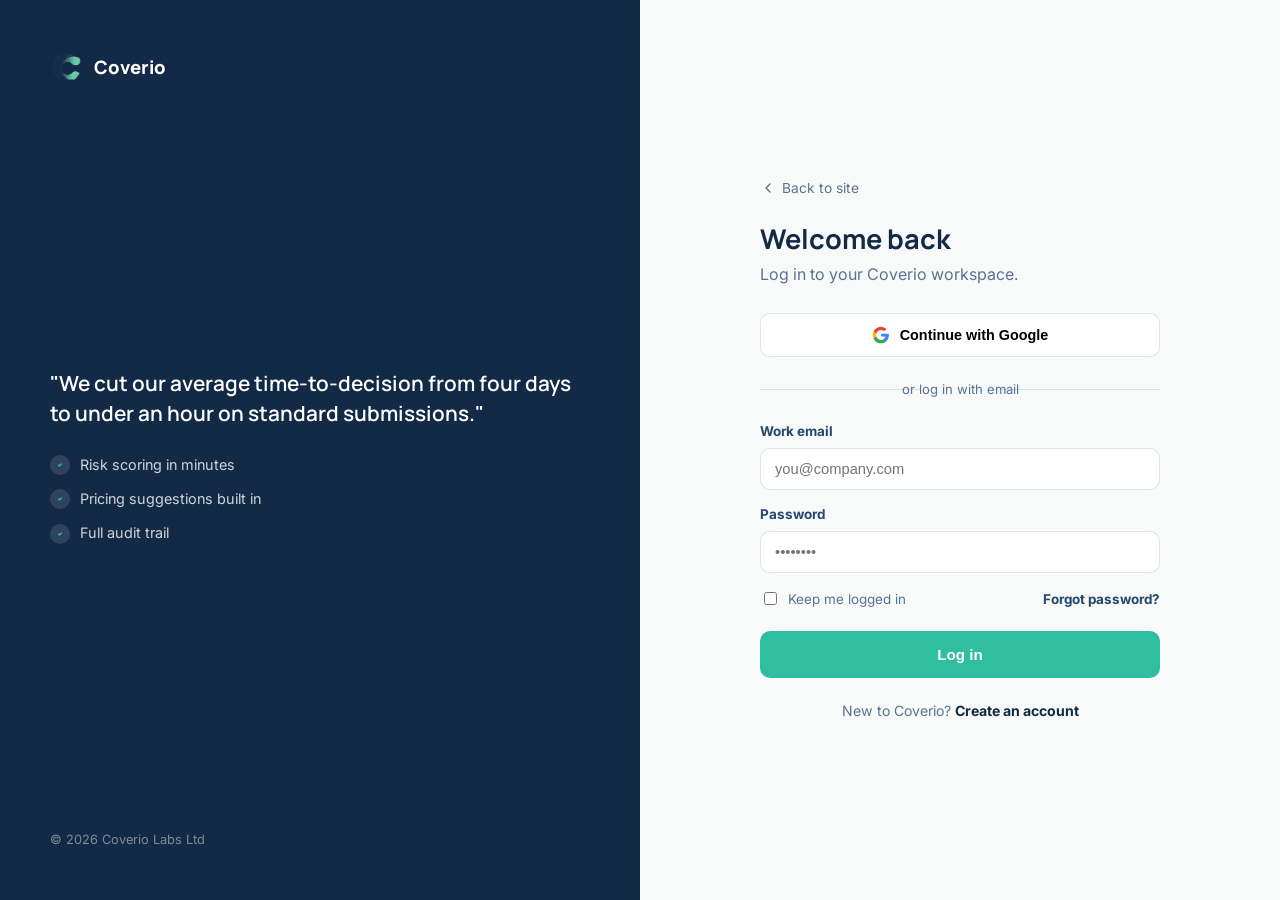
==== login.html @ f2087693 "Initial commit — coverio B2B SaaS marketing site" ====
<!doctype html>
<html lang="en">
<head>
<meta charset="utf-8" />
<meta name="viewport" content="width=device-width, initial-scale=1" />
<title>Log in — Coverio</title>
<meta name="description" content="Log in to your Coverio workspace." />
<link rel="preconnect" href="https://fonts.googleapis.com" />
<link rel="preconnect" href="https://fonts.gstatic.com" crossorigin />
<link href="https://fonts.googleapis.com/css2?family=Inter:wght@400;500;600;700&family=Manrope:wght@600;700;800&display=swap" rel="stylesheet" />
<link rel="stylesheet" href="assets/styles.css?v=4" />
<link rel="icon" type="image/png" href="assets/logo-mark.png?v=1">
</head>
<body>
<div class="auth">
  <aside class="auth__aside">
    <a href="index.html" class="brand" style="color:#fff">
      <span class="brand__mark"><img src="assets/logo-mark.png?v=1" alt="Coverio logo"></span>
      Coverio
    </a>
    <div>
      <p class="auth__quote">"We cut our average time-to-decision from four days to under an hour on standard submissions."</p>
      <ul class="auth__points">
        <li><span class="ic"><svg viewBox="0 0 24 24" width="12" height="12" fill="none"><path d="M9 12l2 2 4-4" stroke="currentColor" stroke-width="2.4" stroke-linecap="round" stroke-linejoin="round"/></svg></span> Risk scoring in minutes</li>
        <li><span class="ic"><svg viewBox="0 0 24 24" width="12" height="12" fill="none"><path d="M9 12l2 2 4-4" stroke="currentColor" stroke-width="2.4" stroke-linecap="round" stroke-linejoin="round"/></svg></span> Pricing suggestions built in</li>
        <li><span class="ic"><svg viewBox="0 0 24 24" width="12" height="12" fill="none"><path d="M9 12l2 2 4-4" stroke="currentColor" stroke-width="2.4" stroke-linecap="round" stroke-linejoin="round"/></svg></span> Full audit trail</li>
      </ul>
    </div>
    <p style="font-size:.8rem;color:rgba(255,255,255,.45)">© 2026 Coverio Labs Ltd</p>
  </aside>
  <main class="auth__main">
    <div class="auth__card">
      <a href="index.html" class="auth__back"><svg viewBox="0 0 24 24" width="16" height="16" fill="none"><path d="M15 6l-6 6 6 6" stroke="currentColor" stroke-width="2" stroke-linecap="round" stroke-linejoin="round"/></svg> Back to site</a>
      <h1>Welcome back</h1>
      <p class="sub">Log in to your Coverio workspace.</p>
      <div class="oauth">
        <button type="button">
          <svg viewBox="0 0 24 24"><path fill="#4285F4" d="M22.5 12.2c0-.7-.1-1.4-.2-2H12v3.8h5.9a5 5 0 01-2.2 3.3v2.7h3.5c2-1.9 3.3-4.7 3.3-7.8z"/><path fill="#34A853" d="M12 23c3 0 5.5-1 7.3-2.7l-3.5-2.7c-1 .7-2.3 1.1-3.8 1.1-2.9 0-5.3-2-6.2-4.6H2.2v2.8A11 11 0 0012 23z"/><path fill="#FBBC05" d="M5.8 14.1a6.6 6.6 0 010-4.2V7.1H2.2a11 11 0 000 9.8z"/><path fill="#EA4335" d="M12 5.4c1.6 0 3 .6 4.2 1.6l3.1-3.1A11 11 0 002.2 7.1l3.6 2.8C6.7 7.3 9.1 5.4 12 5.4z"/></svg>
          Continue with Google
        </button>
      </div>
      <div class="divider">or log in with email</div>
      <form id="loginForm" novalidate>
        <div class="field"><label for="email">Work email</label><input id="email" type="email" placeholder="you@company.com" required /></div>
        <div class="field"><label for="password">Password</label><input id="password" type="password" placeholder="••••••••" required /></div>
        <div class="auth__row">
          <label class="checkbox"><input type="checkbox" /> Keep me logged in</label>
          <a href="#">Forgot password?</a>
        </div>
        <button type="submit" data-label="Log in" class="btn btn--mint btn--block btn--lg" style="margin-top:22px">Log in</button>
      </form>
      <p class="auth__foot">New to Coverio? <a href="signup.html">Create an account</a></p>
    </div>
  </main>
</div>
<script src="assets/app.js?v=1"></script>
</body>
</html>
---- assets/styles.css ----
/* Coverio — AI underwriting risk scoring, clean navy/mint */
:root {
  --navy-900: #132A46;
  --navy-700: #24476E;
  --navy-soft: #5A7292;
  --mint-500: #2FBF9E;
  --mint-600: #24A588;
  --mint-100: #DEF5EF;
  --bg: #F7FAF9;
  --paper: #FFFFFF;
  --line: rgba(19,42,70,.12);
  --line-soft: rgba(19,42,70,.07);
  --radius: 14px;
  --radius-sm: 10px;
  --shadow: 0 20px 44px -20px rgba(19,42,70,.24);
  --shadow-sm: 0 8px 18px -10px rgba(19,42,70,.2);
  --font-head: "Manrope", sans-serif;
  --font-body: "Inter", sans-serif;
  --maxw: 1180px;
  --gutter: 24px;
}
* { box-sizing: border-box; }
body { margin: 0; background: var(--bg); color: var(--navy-700); font-family: var(--font-body); line-height: 1.55; -webkit-font-smoothing: antialiased; }
img { max-width: 100%; display: block; }
a { text-decoration: none; color: inherit; }
h1, h2, h3 { font-family: var(--font-head); color: var(--navy-900); font-weight: 700; line-height: 1.2; margin: 0; }
p { margin: 0; }
.container { max-width: var(--maxw); margin-inline: auto; padding-inline: var(--gutter); }
.h2 { font-size: clamp(1.7rem, 3.2vw, 2.4rem); }
.eyebrow { display: inline-block; font-size: .78rem; letter-spacing: .07em; text-transform: uppercase; color: var(--mint-600); font-weight: 700; margin-bottom: 10px; }
.lead { color: var(--navy-soft); font-size: 1rem; max-width: 620px; }
.text-accent { color: var(--mint-600); }
.section { padding-block: 84px; }
.section--soft { background: var(--paper); border-top: 1px solid var(--line-soft); border-bottom: 1px solid var(--line-soft); }
.section-head { max-width: 660px; }
.section-head--center { max-width: 660px; margin-inline: auto; text-align: center; }

.btn { display: inline-flex; align-items: center; gap: 8px; padding: 12px 22px; border-radius: var(--radius-sm); font-weight: 700; font-size: .9rem; border: 1px solid transparent; cursor: pointer; transition: transform .15s; }
.btn svg { width: 16px; height: 16px; }
.btn--mint { background: var(--mint-500); color: #fff; }
.btn--mint:hover { transform: translateY(-1px); box-shadow: var(--shadow-sm); }
.btn--navy { background: var(--navy-900); color: #fff; }
.btn--line { border-color: var(--line); color: var(--navy-900); }
.btn--line:hover { border-color: var(--navy-soft); }
.btn--lg { padding: 14px 26px; font-size: .95rem; }
.btn--block { width: 100%; justify-content: center; }

.nav { position: sticky; top: 0; z-index: 70; background: rgba(247,250,249,.88); backdrop-filter: blur(12px); border-bottom: 1px solid var(--line-soft); }
.nav__inner { display: flex; align-items: center; justify-content: space-between; height: 76px; }
.brand { display: flex; align-items: center; gap: 10px; font-family: var(--font-head); font-weight: 800; font-size: 1.15rem; color: var(--navy-900); }
.brand__mark { width: 34px; height: 34px; display: grid; place-items: center; flex: none; }
.brand__mark img { width: 100%; height: 100%; object-fit: contain; display: block; }
.nav__links { display: flex; align-items: center; gap: 28px; }
.nav__links a:not(.btn) { font-size: .9rem; color: var(--navy-700); font-weight: 600; }
.nav__links a:not(.btn):hover { color: var(--navy-900); }
.nav__cta { display: flex; align-items: center; gap: 16px; }
.nav__login { font-size: .9rem; font-weight: 700; color: var(--navy-700); }
.nav__toggle { display: none; background: none; border: none; cursor: pointer; padding: 8px; color: var(--navy-900); }
.nav__m-only { display: none; }
.pill { display: inline-flex; align-items: center; gap: 8px; background: var(--mint-100); border: 1px solid rgba(47,191,158,.3); color: var(--mint-600); font-size: .82rem; font-weight: 700; padding: 7px 16px; border-radius: 999px; }
.pill i { width: 7px; height: 7px; border-radius: 50%; background: var(--mint-500); display: inline-block; }

.hero { padding-block: 90px 100px; overflow: hidden; }
.hero__inner { display: grid; grid-template-columns: 1.05fr .95fr; gap: 30px; align-items: center; }
.hero__copy { max-width: 480px; position: relative; z-index: 2; text-align: left; }
.hero__copy h1 { font-size: clamp(2.2rem, 4.4vw, 3.3rem); }
.hero__sub { margin-top: 20px; color: var(--navy-soft); font-size: 1.06rem; }
.hero__actions { display: flex; gap: 14px; margin-top: 30px; flex-wrap: wrap; justify-content: flex-start; }
.hero__note { margin-top: 22px; font-size: .84rem; color: var(--navy-soft); }

.risk-card { position: relative; width: 100%; max-width: 380px; margin-left: -130px; background: var(--paper); border: 1px solid var(--line); border-radius: 20px; padding: 32px; box-shadow: var(--shadow); text-align: left; transform: rotate(3deg); z-index: 1; }
.risk-card__ribbon { position: absolute; top: -14px; left: 24px; background: var(--navy-900); color: #fff; font-size: .7rem; font-weight: 700; padding: 6px 14px; border-radius: 999px; display: inline-flex; align-items: center; gap: 6px; white-space: nowrap; }
.risk-card__ribbon i { width: 6px; height: 6px; border-radius: 50%; background: var(--mint-500); display: inline-block; }
.risk-card__top { display: flex; justify-content: space-between; align-items: center; font-size: .82rem; color: var(--navy-soft); }
.risk-card__num { font-family: var(--font-head); font-size: 3.4rem; font-weight: 800; color: var(--navy-900); margin-top: 10px; }
.risk-card__num span { font-size: 1.2rem; color: var(--navy-soft); font-weight: 600; }
.risk-bar { height: 10px; border-radius: 6px; background: var(--line-soft); margin-top: 18px; position: relative; overflow: visible; }
.risk-bar__fill { position: absolute; inset: 0; width: 74%; border-radius: 6px; background: linear-gradient(90deg, var(--mint-500), var(--mint-600)); }
.risk-bar__labels { display: flex; justify-content: space-between; font-size: .72rem; color: var(--navy-soft); margin-top: 8px; }
.risk-card__decision { margin-top: 20px; display: flex; align-items: center; gap: 10px; font-size: .92rem; font-weight: 700; color: var(--mint-600); background: var(--mint-100); padding: 12px 16px; border-radius: var(--radius-sm); }

.trust { padding-block: 30px; border-top: 1px solid var(--line-soft); border-bottom: 1px solid var(--line-soft); }
.trust__label { text-align: center; font-size: .84rem; color: var(--navy-soft); margin-bottom: 18px; }
.trust__row { display: flex; justify-content: center; flex-wrap: wrap; gap: 14px 30px; }
.trust__item { font-weight: 700; color: var(--navy-700); font-size: .96rem; }

/* Problem: manual vs AI timeline compare */
.timeline-compare { display: grid; grid-template-columns: 1fr 1fr; gap: 30px; margin-top: 44px; }
.tl-col { background: var(--paper); border: 1px solid var(--line); border-radius: var(--radius); padding: 28px; }
.tl-col__head { font-weight: 800; font-family: var(--font-head); margin-bottom: 18px; }
.tl-col--slow .tl-col__head { color: #B42318; }
.tl-col--fast .tl-col__head { color: var(--mint-600); }
.tl-step { display: flex; gap: 12px; padding: 10px 0; border-bottom: 1px dashed var(--line-soft); font-size: .9rem; }
.tl-step:last-child { border-bottom: none; }
.tl-step__dot { width: 8px; height: 8px; border-radius: 50%; margin-top: 6px; flex-shrink: 0; }
.tl-col--slow .tl-step__dot { background: #B42318; }
.tl-col--fast .tl-step__dot { background: var(--mint-500); }

/* Solution pipeline */
.pipeline-h { display: grid; grid-template-columns: repeat(3, 1fr); gap: 22px; margin-top: 44px; }
.pipe-card { background: var(--paper); border: 1px solid var(--line); border-radius: var(--radius); padding: 28px; }
.pipe-card__n { width: 36px; height: 36px; border-radius: 10px; background: var(--navy-900); color: #fff; display: grid; place-items: center; font-family: var(--font-head); font-weight: 800; margin-bottom: 16px; }
.pipe-card h3 { font-size: 1.05rem; }
.pipe-card p { margin-top: 8px; color: var(--navy-soft); font-size: .9rem; }

/* AI tech horizontal spec row */
.spec-row-h { display: grid; grid-template-columns: repeat(4, 1fr); gap: 18px; margin-top: 40px; }
.spec-card { background: var(--paper); border: 1px solid var(--line); border-radius: var(--radius); padding: 22px; }
.spec-card__k { font-size: .74rem; font-weight: 700; letter-spacing: .05em; text-transform: uppercase; color: var(--mint-600); }
.spec-card h3 { margin-top: 10px; font-size: .98rem; }
.spec-card p { margin-top: 8px; color: var(--navy-soft); font-size: .84rem; }
.tag-row { display: flex; gap: 6px; margin-top: 12px; flex-wrap: wrap; }
.tag { font-size: .7rem; background: var(--mint-100); color: var(--mint-600); padding: 3px 9px; border-radius: 999px; font-weight: 700; }

/* Features plain icon grid */
.feat-grid3 { display: grid; grid-template-columns: repeat(3, 1fr); gap: 24px; margin-top: 44px; }
.feat-card2 { text-align: left; }
.feat-card2__ico { width: 46px; height: 46px; border-radius: 12px; background: var(--mint-100); color: var(--mint-600); display: grid; place-items: center; margin-bottom: 16px; }
.feat-card2 h3 { font-size: 1.05rem; }
.feat-card2 p { margin-top: 8px; color: var(--navy-soft); font-size: .9rem; }

/* How it works — dotted connector cards */
.how-row { display: grid; grid-template-columns: repeat(4, 1fr); gap: 0; margin-top: 50px; position: relative; }
.how-row::before { content: ''; position: absolute; top: 22px; left: 12%; right: 12%; border-top: 2px dashed var(--line); }
.how-card { text-align: center; padding-inline: 10px; }
.how-card__n { width: 44px; height: 44px; border-radius: 50%; background: var(--paper); border: 2px solid var(--mint-500); color: var(--mint-600); font-family: var(--font-head); font-weight: 800; display: grid; place-items: center; margin: 0 auto 16px; position: relative; z-index: 1; }
.how-card h3 { font-size: .96rem; }
.how-card p { margin-top: 6px; color: var(--navy-soft); font-size: .84rem; }

/* Tech infra rows */
.infra-rows { margin-top: 32px; border-top: 1px solid var(--line); }
.infra-row2 { display: grid; grid-template-columns: 220px 1fr; gap: 20px; padding: 22px 0; border-bottom: 1px solid var(--line); }
.infra-row2 b { font-family: var(--font-head); color: var(--navy-900); }
.infra-row2 p { color: var(--navy-soft); font-size: .9rem; }

/* Market asymmetric */
.market-cols { display: grid; grid-template-columns: 1fr 1fr; gap: 50px; align-items: center; }
.market-block b { display: block; font-family: var(--font-head); font-size: .82rem; text-transform: uppercase; letter-spacing: .06em; color: var(--mint-600); margin-bottom: 8px; }
.market-block p { color: var(--navy-soft); font-size: .95rem; }
.market-mini-rows { display: flex; flex-direction: column; gap: 18px; }
.market-mini { border-top: 1px solid var(--line); padding-top: 14px; }

/* Traction — big + small asymmetric */
.traction-asym { display: grid; grid-template-columns: 1.2fr 1fr 1fr; gap: 22px; margin-top: 40px; align-items: stretch; }
.traction-big { background: var(--navy-900); color: #fff; border-radius: var(--radius); padding: 32px; display: flex; flex-direction: column; justify-content: center; }
.traction-big__num { font-family: var(--font-head); font-size: 3rem; font-weight: 800; }
.traction-big__label { margin-top: 8px; color: rgba(255,255,255,.7); font-size: .9rem; }
.traction-sm { background: var(--paper); border: 1px solid var(--line); border-radius: var(--radius); padding: 24px; display: flex; flex-direction: column; justify-content: center; }
.traction-sm__num { font-family: var(--font-head); font-size: 1.8rem; font-weight: 800; color: var(--navy-900); }
.traction-sm__label { margin-top: 6px; color: var(--navy-soft); font-size: .84rem; }
.banner { margin-top: 26px; background: var(--mint-100); border-radius: var(--radius-sm); padding: 16px 20px; font-size: .92rem; color: var(--navy-700); }

/* Roadmap simple list */
.road-list { margin-top: 40px; border-top: 1px solid var(--line); }
.road-item { display: flex; justify-content: space-between; align-items: center; gap: 16px; padding: 22px 0; border-bottom: 1px solid var(--line); }
.road-item__state { font-size: .74rem; font-weight: 700; padding: 5px 12px; border-radius: 999px; white-space: nowrap; }
.road-item__state--done { background: var(--mint-100); color: var(--mint-600); }
.road-item__state--now { background: #FEF3C7; color: #B45309; }
.road-item__state--next { background: var(--line-soft); color: var(--navy-soft); }
.road-item h3 { font-size: 1rem; }
.road-item p { margin-top: 4px; color: var(--navy-soft); font-size: .86rem; }

/* Team rounded rectangle cards */
.team-row4 { display: flex; flex-wrap: wrap; justify-content: center; gap: 30px; margin-top: 48px; }
.member-card { width: 320px; background: var(--paper); border: 1px solid var(--line); border-radius: var(--radius); padding: 28px; text-align: center; }
.member-card__ph { width: 84px; height: 84px; border-radius: 16px; margin: 0 auto; background: var(--mint-100); display: grid; place-items: center; color: var(--mint-600); font-family: var(--font-head); font-weight: 800; font-size: 1.6rem; overflow: hidden; position: relative; }
.member-card__ph img { position: absolute; inset: 0; width: 100%; height: 100%; object-fit: cover; }
.member-card h3 { font-size: 1.1rem; margin-top: 16px; }
.member-card .role { color: var(--mint-600); font-size: .84rem; font-weight: 700; }
.member-card p { font-size: .88rem; color: var(--navy-soft); margin-top: 10px; }
.member-card__socials { display: flex; align-items: center; justify-content: center; gap: 14px; margin-top: 12px; }
.member-card .li svg { width: 20px; height: 20px; }

.cta-card2 { background: var(--navy-900); border-radius: 24px; padding: 54px 60px; color: #fff; display: grid; grid-template-columns: 1.1fr .9fr; gap: 40px; align-items: center; }
.cta-card2 h2 { color: #fff; }
.cta-card2 .lead { color: rgba(255,255,255,.7); }
.cta-card2__form { display: flex; flex-direction: column; gap: 10px; }
.cta-card2__form input { padding: 13px 16px; border-radius: var(--radius-sm); border: 1px solid rgba(255,255,255,.2); background: rgba(255,255,255,.06); color: #fff; font-size: .92rem; }
.cta-card2__form input::placeholder { color: rgba(255,255,255,.45); }
.cta-card2__note { margin-top: 14px; font-size: .78rem; color: rgba(255,255,255,.45); }
.form__ok { display: none; }
.form.sent .form__body { display: none; }
.form.sent .form__ok { display: block; }

.footer { padding-block: 54px 30px; border-top: 1px solid var(--line-soft); }
.footer__brand-row { display: flex; justify-content: space-between; align-items: flex-start; flex-wrap: wrap; gap: 24px; padding-bottom: 30px; border-bottom: 1px solid var(--line-soft); }
.footer__about { margin-top: 14px; max-width: 340px; font-size: .88rem; color: var(--navy-soft); }
.footer__contact { margin-top: 14px; max-width: 300px; font-size: .84rem; color: var(--navy-soft); display: flex; flex-direction: column; gap: 4px; }
.footer__contact a { color: var(--navy-soft); }
.footer__linkrow { display: flex; flex-wrap: wrap; gap: 40px; padding-top: 28px; }
.footer h4 { font-size: .78rem; text-transform: uppercase; letter-spacing: .07em; color: var(--navy-soft); margin-bottom: 14px; }
.footer ul { list-style: none; margin: 0; padding: 0; display: grid; gap: 10px; }
.footer ul a { font-size: .9rem; color: var(--navy-700); font-weight: 600; }
.footer ul a:hover { color: var(--navy-900); }
.footer__disclaimer { margin-top: 34px; font-size: .8rem; color: var(--navy-soft); max-width: 760px; padding-top: 24px; border-top: 1px solid var(--line-soft); }
.footer__bottom { margin-top: 20px; display: flex; justify-content: space-between; align-items: center; flex-wrap: wrap; gap: 12px; font-size: .82rem; color: var(--navy-soft); }
.footer__socials { display: flex; gap: 10px; }
.footer__socials a { width: 34px; height: 34px; border-radius: 9px; display: grid; place-items: center; border: 1px solid var(--line); }
.footer__socials svg { width: 17px; height: 17px; }

.reveal { opacity: 0; transform: translateY(16px); transition: opacity .6s ease, transform .6s ease; }
.reveal.in { opacity: 1; transform: none; }
.js .reveal { opacity: 0; }
body:not(.js) .reveal { opacity: 1; transform: none; }

.legal { max-width: 760px; margin-inline: auto; padding-block: 60px; }
.legal h2 { margin-top: 34px; font-size: 1.2rem; }
.legal p, .legal li { color: var(--navy-soft); font-size: .95rem; }
.legal ul { padding-left: 20px; }
.legal__meta { color: var(--navy-soft); font-size: .85rem; margin-top: 6px; }
.callout { background: var(--mint-100); border-radius: var(--radius-sm); padding: 18px 22px; margin: 22px 0; }
.callout p { color: var(--navy-700); }

.auth { display: grid; grid-template-columns: 1fr 1fr; min-height: 100dvh; }
.auth__aside { background: var(--navy-900); color: #fff; padding: 50px; display: flex; flex-direction: column; justify-content: space-between; }
.auth__quote { font-family: var(--font-head); font-weight: 600; font-size: 1.3rem; line-height: 1.4; }
.auth__points { list-style: none; margin: 26px 0 0; padding: 0; display: grid; gap: 12px; }
.auth__points li { display: flex; align-items: center; gap: 10px; font-size: .9rem; color: rgba(255,255,255,.8); }
.auth__points .ic { width: 20px; height: 20px; border-radius: 50%; background: rgba(255,255,255,.12); display: grid; place-items: center; color: var(--mint-500); }
.auth__main { display: flex; align-items: center; justify-content: center; padding: 40px; }
.auth__card { width: 100%; max-width: 400px; }
.auth__back { display: inline-flex; align-items: center; gap: 6px; font-size: .86rem; color: var(--navy-soft); margin-bottom: 24px; }
.auth__card h1 { font-size: 1.7rem; }
.auth__card .sub { color: var(--navy-soft); margin-top: 6px; }
.oauth { display: grid; gap: 10px; margin-top: 26px; }
.oauth button { display: flex; align-items: center; justify-content: center; gap: 10px; padding: 12px; border-radius: var(--radius-sm); border: 1px solid var(--line); background: var(--paper); font-weight: 700; font-size: .9rem; cursor: pointer; }
.oauth svg { width: 18px; height: 18px; }
.divider { text-align: center; color: var(--navy-soft); font-size: .82rem; margin: 22px 0; position: relative; }
.divider::before, .divider::after { content: ''; position: absolute; top: 50%; width: 40%; height: 1px; background: var(--line); }
.divider::before { left: 0; } .divider::after { right: 0; }
.field { margin-top: 14px; }
.field label { display: block; font-size: .84rem; font-weight: 700; color: var(--navy-700); margin-bottom: 6px; }
.field input, .field select { width: 100%; padding: 12px 14px; border-radius: var(--radius-sm); border: 1px solid var(--line); font-size: .92rem; background: var(--paper); }
.strength { height: 4px; border-radius: 2px; background: var(--line-soft); margin-top: 8px; overflow: hidden; }
.strength i { display: block; height: 100%; width: 0; transition: width .2s; }
.checkbox { display: flex; align-items: flex-start; gap: 8px; font-size: .84rem; color: var(--navy-soft); }
.auth__row { display: flex; justify-content: space-between; align-items: center; margin-top: 16px; font-size: .84rem; }
.auth__row a { color: var(--navy-700); font-weight: 700; }
.auth__foot { text-align: center; margin-top: 22px; font-size: .88rem; color: var(--navy-soft); }
.auth__foot a { color: var(--navy-900); font-weight: 700; }

@media (max-width: 1024px) {
  .hero { padding-bottom: 60px; overflow: visible; }
  .hero__inner { grid-template-columns: 1fr; }
  .hero__copy { max-width: 100%; text-align: center; }
  .hero__actions { justify-content: center; }
  .risk-card { margin: 20px auto 0; transform: none; width: 100%; max-width: 420px; }
  .timeline-compare, .pipeline-h, .spec-row-h, .feat-grid3, .how-row, .market-cols, .traction-asym { grid-template-columns: 1fr 1fr; }
  .how-row::before { display: none; }
  .traction-asym { grid-template-columns: 1fr; }
  .auth { grid-template-columns: 1fr; }
  .auth__aside { display: none; }

  .nav__links { display: none; }
  .nav__cta .btn, .nav__cta .nav__login { display: none; }
  .nav__toggle { display: grid; place-items: center; }
  .nav__links {
    display: none;
    flex-direction: column; align-items: stretch; gap: 0;
    position: fixed; top: 88px; right: 14px; width: min(84vw, 320px);
    height: calc(100dvh - 102px); max-height: calc(100dvh - 102px);
    background: var(--paper); border: 1px solid var(--line); border-radius: 18px;
    padding: 8px 20px 20px; overflow-y: auto; z-index: 60; box-shadow: var(--shadow);
  }
  .nav__links.is-open { display: flex; }
  .nav__links > a:not(.btn) { padding: 15px 4px; font-size: 1.05rem; color: var(--navy-900); border-bottom: 1px solid var(--line-soft); }
  .nav__m-only { display: inline-flex; width: 100%; justify-content: center; }
  .nav__m-login { margin-top: 18px; }
  .nav__m-demo { margin-top: 10px; }
  .nav__scrim { display: none; position: fixed; inset: 0; background: rgba(19,42,70,.4); z-index: 55; }
  .nav__scrim.is-open { display: block; }
}
@media (max-width: 640px) {
  .timeline-compare, .pipeline-h, .spec-row-h, .feat-grid3, .how-row, .market-cols { grid-template-columns: 1fr; }
  .infra-row2 { grid-template-columns: 1fr; gap: 8px; }
  .cta-card2 { grid-template-columns: 1fr; padding: 34px 24px; }
  .footer__linkrow { gap: 24px 30px; }
  .road-item { flex-direction: column; align-items: flex-start; gap: 8px; }
}
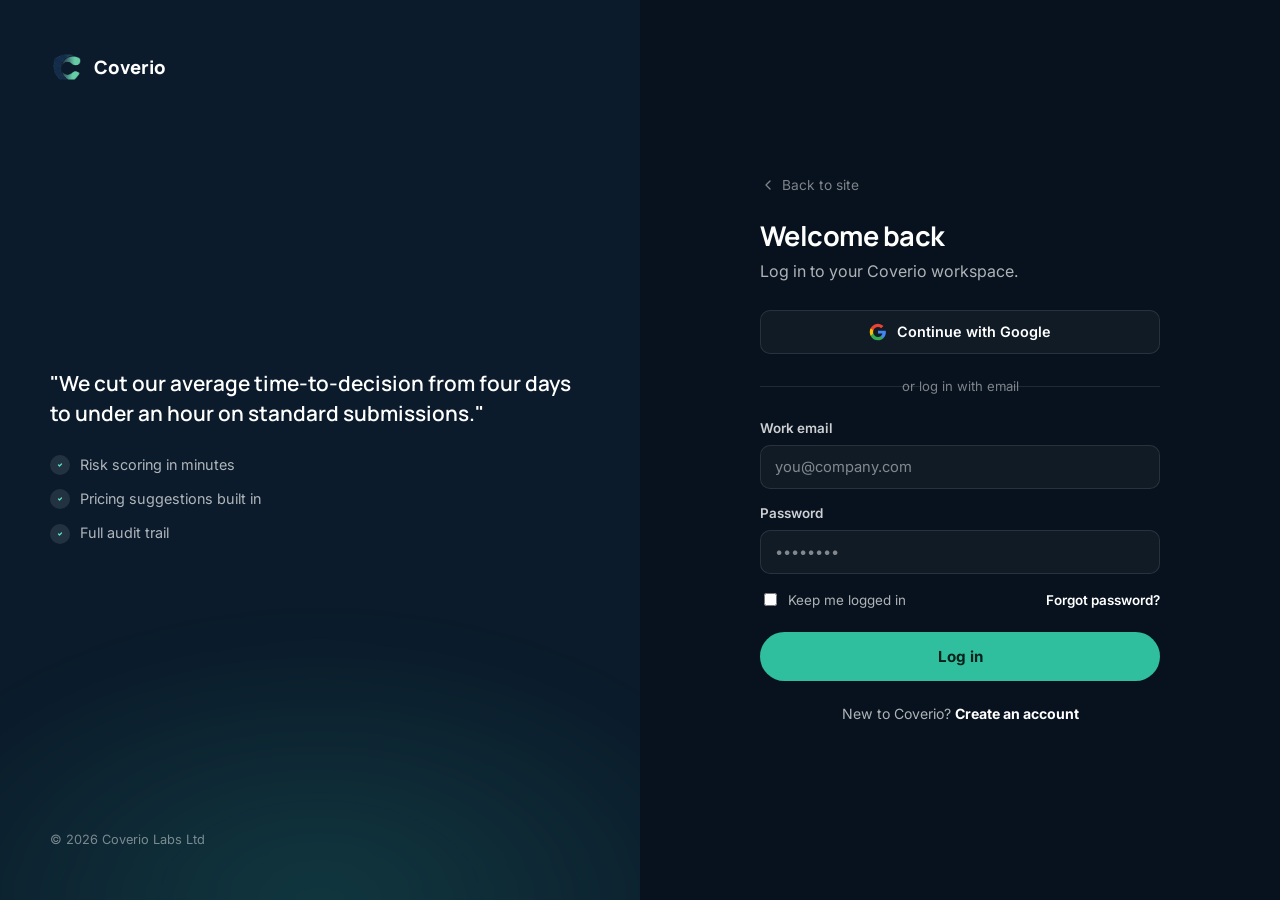
==== commit 5cec69e1: "Add mock UI scroll animations, fix hero contour lines, polish auth pages Add scroll-triggered entran" ====
--- a/login.html
+++ b/login.html
@@ -8,7 +8,7 @@
 <link rel="preconnect" href="https://fonts.googleapis.com" />
 <link rel="preconnect" href="https://fonts.gstatic.com" crossorigin />
 <link href="https://fonts.googleapis.com/css2?family=Inter:wght@400;500;600;700&family=Manrope:wght@600;700;800&display=swap" rel="stylesheet" />
-<link rel="stylesheet" href="assets/styles.css?v=4" />
+<link rel="stylesheet" href="assets/styles.css?v=11" />
 <link rel="icon" type="image/png" href="assets/logo-mark.png?v=1">
 </head>
 <body>
@@ -53,6 +53,6 @@
     </div>
   </main>
 </div>
-<script src="assets/app.js?v=1"></script>
+<script src="assets/app.js?v=2"></script>
 </body>
 </html>
--- a/assets/styles.css
+++ b/assets/styles.css
@@ -1,253 +1,436 @@
-/* Coverio — AI underwriting risk scoring, clean navy/mint */
+/* Coverio — AI underwriting risk scoring. Dark studio theme. */
 :root {
-  --navy-900: #132A46;
-  --navy-700: #24476E;
-  --navy-soft: #5A7292;
+  --ink-950: #07121E;
+  --ink-900: #0B1B2B;
+  --ink-850: #0E2233;
+  --ink-800: #12293D;
   --mint-500: #2FBF9E;
+  --mint-400: #5FE0C4;
   --mint-600: #24A588;
-  --mint-100: #DEF5EF;
-  --bg: #F7FAF9;
-  --paper: #FFFFFF;
-  --line: rgba(19,42,70,.12);
-  --line-soft: rgba(19,42,70,.07);
-  --radius: 14px;
+  --mint-dim: rgba(47,191,158,.12);
+  --line: rgba(255,255,255,.10);
+  --line-soft: rgba(255,255,255,.06);
+  --txt: rgba(255,255,255,.68);
+  --txt-dim: rgba(255,255,255,.48);
+  --paper: #F5F8F7;
+  --paper-ink: #0C1B2C;
+  --paper-soft: #5A7292;
+  --paper-line: rgba(12,27,44,.12);
+  --radius: 16px;
   --radius-sm: 10px;
-  --shadow: 0 20px 44px -20px rgba(19,42,70,.24);
-  --shadow-sm: 0 8px 18px -10px rgba(19,42,70,.2);
+  --radius-lg: 28px;
+  --shadow: 0 30px 70px -32px rgba(0,0,0,.7);
   --font-head: "Manrope", sans-serif;
   --font-body: "Inter", sans-serif;
   --maxw: 1180px;
   --gutter: 24px;
 }
 * { box-sizing: border-box; }
-body { margin: 0; background: var(--bg); color: var(--navy-700); font-family: var(--font-body); line-height: 1.55; -webkit-font-smoothing: antialiased; }
+body { margin: 0; background: var(--ink-950); color: var(--txt); font-family: var(--font-body); line-height: 1.55; -webkit-font-smoothing: antialiased; }
 img { max-width: 100%; display: block; }
 a { text-decoration: none; color: inherit; }
-h1, h2, h3 { font-family: var(--font-head); color: var(--navy-900); font-weight: 700; line-height: 1.2; margin: 0; }
+h1, h2, h3, h4 { font-family: var(--font-head); color: #fff; font-weight: 700; line-height: 1.2; margin: 0; }
 p { margin: 0; }
+:focus-visible { outline: 2px solid var(--mint-500); outline-offset: 3px; border-radius: 4px; }
 .container { max-width: var(--maxw); margin-inline: auto; padding-inline: var(--gutter); }
-.h2 { font-size: clamp(1.7rem, 3.2vw, 2.4rem); }
-.eyebrow { display: inline-block; font-size: .78rem; letter-spacing: .07em; text-transform: uppercase; color: var(--mint-600); font-weight: 700; margin-bottom: 10px; }
-.lead { color: var(--navy-soft); font-size: 1rem; max-width: 620px; }
-.text-accent { color: var(--mint-600); }
-.section { padding-block: 84px; }
-.section--soft { background: var(--paper); border-top: 1px solid var(--line-soft); border-bottom: 1px solid var(--line-soft); }
-.section-head { max-width: 660px; }
-.section-head--center { max-width: 660px; margin-inline: auto; text-align: center; }
-
-.btn { display: inline-flex; align-items: center; gap: 8px; padding: 12px 22px; border-radius: var(--radius-sm); font-weight: 700; font-size: .9rem; border: 1px solid transparent; cursor: pointer; transition: transform .15s; }
+.h2 { font-size: clamp(1.75rem, 3.3vw, 2.5rem); letter-spacing: -.02em; }
+.eyebrow { display: inline-block; font-size: .74rem; letter-spacing: .09em; text-transform: uppercase; color: var(--mint-500); font-weight: 700; margin-bottom: 12px; }
+.lead { color: var(--txt); font-size: 1rem; max-width: 620px; }
+.text-accent { color: var(--mint-500); }
+.section { padding-block: 96px; position: relative; }
+.section--soft { background: var(--ink-900); }
+.section-head { max-width: 680px; }
+.section-head--center { max-width: 680px; margin-inline: auto; text-align: center; }
+
+.btn { display: inline-flex; align-items: center; justify-content: center; gap: 8px; padding: 12px 22px; border-radius: 999px; font-weight: 700; font-size: .9rem; border: 1px solid transparent; cursor: pointer; transition: transform .15s, background .2s, border-color .2s; font-family: var(--font-body); }
 .btn svg { width: 16px; height: 16px; }
-.btn--mint { background: var(--mint-500); color: #fff; }
-.btn--mint:hover { transform: translateY(-1px); box-shadow: var(--shadow-sm); }
-.btn--navy { background: var(--navy-900); color: #fff; }
-.btn--line { border-color: var(--line); color: var(--navy-900); }
-.btn--line:hover { border-color: var(--navy-soft); }
-.btn--lg { padding: 14px 26px; font-size: .95rem; }
-.btn--block { width: 100%; justify-content: center; }
-
-.nav { position: sticky; top: 0; z-index: 70; background: rgba(247,250,249,.88); backdrop-filter: blur(12px); border-bottom: 1px solid var(--line-soft); }
+.btn--mint { background: var(--mint-500); color: #06201A; }
+.btn--mint:hover { background: var(--mint-400); transform: translateY(-1px); }
+.btn--line { border-color: var(--line); color: #fff; background: rgba(255,255,255,.04); }
+.btn--line:hover { border-color: rgba(255,255,255,.3); }
+.btn--white { background: #fff; color: var(--paper-ink); }
+.btn--white:hover { transform: translateY(-1px); }
+.btn--lg { padding: 14px 28px; font-size: .95rem; }
+.btn--block { width: 100%; }
+
+/* ---------- Nav ---------- */
+.nav { position: sticky; top: 0; z-index: 70; background: rgba(7,18,30,.82); backdrop-filter: blur(14px); border-bottom: 1px solid var(--line-soft); }
 .nav__inner { display: flex; align-items: center; justify-content: space-between; height: 76px; }
-.brand { display: flex; align-items: center; gap: 10px; font-family: var(--font-head); font-weight: 800; font-size: 1.15rem; color: var(--navy-900); }
+.brand { display: flex; align-items: center; gap: 10px; font-family: var(--font-head); font-weight: 800; font-size: 1.15rem; color: #fff; }
 .brand__mark { width: 34px; height: 34px; display: grid; place-items: center; flex: none; }
 .brand__mark img { width: 100%; height: 100%; object-fit: contain; display: block; }
 .nav__links { display: flex; align-items: center; gap: 28px; }
-.nav__links a:not(.btn) { font-size: .9rem; color: var(--navy-700); font-weight: 600; }
-.nav__links a:not(.btn):hover { color: var(--navy-900); }
+.nav__links a:not(.btn) { font-size: .9rem; color: var(--txt); font-weight: 500; }
+.nav__links a:not(.btn):hover { color: #fff; }
 .nav__cta { display: flex; align-items: center; gap: 16px; }
-.nav__login { font-size: .9rem; font-weight: 700; color: var(--navy-700); }
-.nav__toggle { display: none; background: none; border: none; cursor: pointer; padding: 8px; color: var(--navy-900); }
+.nav__login { font-size: .9rem; font-weight: 600; color: var(--txt); }
+.nav__login:hover { color: #fff; }
+.nav__toggle { display: none; background: none; border: none; cursor: pointer; width: 44px; height: 44px; padding: 0; color: #fff; }
 .nav__m-only { display: none; }
-.pill { display: inline-flex; align-items: center; gap: 8px; background: var(--mint-100); border: 1px solid rgba(47,191,158,.3); color: var(--mint-600); font-size: .82rem; font-weight: 700; padding: 7px 16px; border-radius: 999px; }
-.pill i { width: 7px; height: 7px; border-radius: 50%; background: var(--mint-500); display: inline-block; }
-
-.hero { padding-block: 90px 100px; overflow: hidden; }
-.hero__inner { display: grid; grid-template-columns: 1.05fr .95fr; gap: 30px; align-items: center; }
-.hero__copy { max-width: 480px; position: relative; z-index: 2; text-align: left; }
-.hero__copy h1 { font-size: clamp(2.2rem, 4.4vw, 3.3rem); }
-.hero__sub { margin-top: 20px; color: var(--navy-soft); font-size: 1.06rem; }
-.hero__actions { display: flex; gap: 14px; margin-top: 30px; flex-wrap: wrap; justify-content: flex-start; }
-.hero__note { margin-top: 22px; font-size: .84rem; color: var(--navy-soft); }
-
-.risk-card { position: relative; width: 100%; max-width: 380px; margin-left: -130px; background: var(--paper); border: 1px solid var(--line); border-radius: 20px; padding: 32px; box-shadow: var(--shadow); text-align: left; transform: rotate(3deg); z-index: 1; }
-.risk-card__ribbon { position: absolute; top: -14px; left: 24px; background: var(--navy-900); color: #fff; font-size: .7rem; font-weight: 700; padding: 6px 14px; border-radius: 999px; display: inline-flex; align-items: center; gap: 6px; white-space: nowrap; }
-.risk-card__ribbon i { width: 6px; height: 6px; border-radius: 50%; background: var(--mint-500); display: inline-block; }
-.risk-card__top { display: flex; justify-content: space-between; align-items: center; font-size: .82rem; color: var(--navy-soft); }
-.risk-card__num { font-family: var(--font-head); font-size: 3.4rem; font-weight: 800; color: var(--navy-900); margin-top: 10px; }
-.risk-card__num span { font-size: 1.2rem; color: var(--navy-soft); font-weight: 600; }
-.risk-bar { height: 10px; border-radius: 6px; background: var(--line-soft); margin-top: 18px; position: relative; overflow: visible; }
-.risk-bar__fill { position: absolute; inset: 0; width: 74%; border-radius: 6px; background: linear-gradient(90deg, var(--mint-500), var(--mint-600)); }
-.risk-bar__labels { display: flex; justify-content: space-between; font-size: .72rem; color: var(--navy-soft); margin-top: 8px; }
-.risk-card__decision { margin-top: 20px; display: flex; align-items: center; gap: 10px; font-size: .92rem; font-weight: 700; color: var(--mint-600); background: var(--mint-100); padding: 12px 16px; border-radius: var(--radius-sm); }
-
-.trust { padding-block: 30px; border-top: 1px solid var(--line-soft); border-bottom: 1px solid var(--line-soft); }
-.trust__label { text-align: center; font-size: .84rem; color: var(--navy-soft); margin-bottom: 18px; }
-.trust__row { display: flex; justify-content: center; flex-wrap: wrap; gap: 14px 30px; }
-.trust__item { font-weight: 700; color: var(--navy-700); font-size: .96rem; }
-
-/* Problem: manual vs AI timeline compare */
-.timeline-compare { display: grid; grid-template-columns: 1fr 1fr; gap: 30px; margin-top: 44px; }
-.tl-col { background: var(--paper); border: 1px solid var(--line); border-radius: var(--radius); padding: 28px; }
-.tl-col__head { font-weight: 800; font-family: var(--font-head); margin-bottom: 18px; }
-.tl-col--slow .tl-col__head { color: #B42318; }
-.tl-col--fast .tl-col__head { color: var(--mint-600); }
-.tl-step { display: flex; gap: 12px; padding: 10px 0; border-bottom: 1px dashed var(--line-soft); font-size: .9rem; }
+
+/* ---------- Hero: centred, over topographic contour lines ---------- */
+.hero { position: relative; padding-block: 96px 120px; overflow: hidden; text-align: center; }
+.hero__topo { position: absolute; inset: 0; z-index: 0; pointer-events: none; overflow: hidden; }
+.hero__topo svg { position: absolute; left: 50%; top: 66%; width: 148%; height: 118%; transform: translateX(-50%); }
+.hero__topo .topo-line { fill: none; stroke: url(#topoStroke); stroke-width: 1.1; }
+.hero__topo .topo-g { animation: topoDrift 22s ease-in-out infinite alternate; transform-origin: center; }
+@keyframes topoDrift { from { transform: translate3d(-22px, 6px, 0); } to { transform: translate3d(22px, -6px, 0); } }
+.hero__halo { position: absolute; left: 50%; top: 46%; width: 900px; height: 460px; transform: translate(-50%, -50%); pointer-events: none; z-index: 0;
+  background: radial-gradient(ellipse at center, rgba(47,191,158,.20) 0%, rgba(47,191,158,0) 68%); filter: blur(24px); }
+@media (prefers-reduced-motion: reduce) {
+  .hero__topo .topo-g { animation: none; }
+  .mk__bar i, .mk__bars i, .mk__doc > *, .mk__verdict, .mk__legend,
+  .art-src, .art-flag, .art-gauge, .art-stamp, .art-gauge__track i {
+    transition: none !important; opacity: 1 !important; transform: none !important;
+  }
+}
+.hero__inner { position: relative; z-index: 2; max-width: 780px; margin-inline: auto; }
+.hero__badge { display: inline-flex; align-items: center; gap: 10px; padding: 6px 14px 6px 6px; border-radius: 999px; background: rgba(255,255,255,.06); border: 1px solid var(--line); color: rgba(255,255,255,.82); font-size: .8rem; font-weight: 500; margin-bottom: 26px; transition: border-color .2s; }
+.hero__badge b { background: var(--mint-500); color: #06201A; font-size: .72rem; font-weight: 800; padding: 3px 10px; border-radius: 999px; letter-spacing: .02em; }
+.hero__badge:hover { border-color: rgba(255,255,255,.26); }
+.hero h1 { font-size: clamp(2.3rem, 5.6vw, 3.9rem); letter-spacing: -.03em; line-height: 1.08; }
+.hero__sub { margin: 22px auto 0; color: var(--txt); font-size: 1.05rem; max-width: 560px; }
+.hero__actions { display: flex; gap: 14px; margin-top: 34px; flex-wrap: wrap; justify-content: center; }
+.hero__note { margin-top: 24px; font-size: .82rem; color: var(--txt-dim); }
+
+/* ---------- Trust strip ---------- */
+.trust { padding-block: 10px 64px; position: relative; z-index: 2; }
+.trust__label { text-align: center; font-size: .84rem; color: var(--txt-dim); margin-bottom: 20px; }
+.trust__row { display: flex; justify-content: center; flex-wrap: wrap; gap: 14px 40px; }
+.trust__item { font-family: var(--font-head); font-weight: 700; color: rgba(255,255,255,.5); font-size: 1rem; letter-spacing: -.01em; }
+
+/* ---------- Shared card chrome ---------- */
+.card {
+  background: linear-gradient(180deg, rgba(255,255,255,.055) 0%, rgba(255,255,255,.02) 100%);
+  border: 1px solid var(--line); border-radius: var(--radius); position: relative; overflow: hidden;
+}
+.card::before { content: ""; position: absolute; left: 0; right: 0; top: 0; height: 1px; background: linear-gradient(90deg, transparent, rgba(255,255,255,.22), transparent); }
+
+/* ---------- Capability cards (3-up, each with a real UI mock) ---------- */
+.cap-grid { display: grid; grid-template-columns: repeat(3, 1fr); gap: 22px; margin-top: 52px; }
+.cap-card { padding: 26px 26px 0; display: flex; flex-direction: column; min-height: 400px; }
+.cap-card h3 { font-size: 1.14rem; letter-spacing: -.01em; }
+.cap-card > p { margin-top: 10px; color: var(--txt); font-size: .9rem; }
+/* stretch so every card's mock reaches the bottom edge regardless of copy length */
+.cap-card__mock { margin-top: 24px; flex: 1; display: flex; align-items: stretch; }
+
+/* mock: risk score readout */
+.mk { width: 100%; background: var(--ink-850); border: 1px solid var(--line); border-radius: 12px 12px 0 0; border-bottom: none; padding: 18px; }
+.mk__row { display: flex; justify-content: space-between; align-items: center; font-size: .76rem; color: var(--txt-dim); }
+.mk__score { font-family: var(--font-head); font-size: 2.5rem; font-weight: 800; color: #fff; line-height: 1; margin-top: 10px; }
+.mk__score small { font-size: .95rem; color: var(--txt-dim); font-weight: 600; }
+.mk__bar { height: 8px; border-radius: 5px; background: rgba(255,255,255,.09); margin-top: 14px; overflow: hidden; }
+.mk__bar i { display: block; height: 100%; width: 74%; border-radius: 5px; background: linear-gradient(90deg, var(--mint-600), var(--mint-400)); }
+.mk__verdict { margin-top: 14px; display: inline-flex; align-items: center; gap: 8px; font-size: .8rem; font-weight: 700; color: var(--mint-400); background: var(--mint-dim); padding: 8px 12px; border-radius: 8px; }
+.mk__verdict svg { width: 15px; height: 15px; }
+
+/* mock: document extraction lines */
+.mk__doc { display: grid; gap: 9px; }
+.mk__docline { height: 8px; border-radius: 4px; background: rgba(255,255,255,.1); }
+.mk__docline--s { width: 62%; }
+.mk__docline--m { width: 84%; }
+.mk__pull { margin-top: 4px; display: flex; align-items: center; justify-content: space-between; gap: 10px; background: rgba(47,191,158,.1); border: 1px solid rgba(47,191,158,.28); border-radius: 8px; padding: 9px 11px; }
+.mk__pull span { font-size: .74rem; color: var(--txt-dim); }
+.mk__pull b { font-size: .8rem; color: var(--mint-400); font-family: var(--font-head); }
+
+/* mock: portfolio bars */
+.mk__bars { display: flex; align-items: flex-end; gap: 7px; height: 108px; }
+.mk__bars i { flex: 1; border-radius: 4px 4px 0 0; background: rgba(255,255,255,.13); }
+.mk__bars i.hi { background: linear-gradient(to top, var(--mint-600), var(--mint-400)); }
+.mk__legend { display: flex; justify-content: space-between; margin-top: 12px; font-size: .74rem; color: var(--txt-dim); }
+.mk__legend b { color: var(--mint-400); font-family: var(--font-head); }
+
+/* ---------- Problem: manual vs Coverio ---------- */
+.timeline-compare { display: grid; grid-template-columns: 1fr 1fr; gap: 22px; margin-top: 50px; }
+.tl-col { padding: 28px; }
+.tl-col__head { font-weight: 800; font-family: var(--font-head); margin-bottom: 6px; color: #fff; font-size: 1.05rem; }
+.tl-col__sub { font-size: .8rem; margin-bottom: 16px; }
+.tl-col--slow .tl-col__sub { color: #FF8A7A; }
+.tl-col--fast .tl-col__sub { color: var(--mint-400); }
+.tl-step { display: flex; gap: 12px; padding: 11px 0; border-bottom: 1px solid var(--line-soft); font-size: .89rem; color: var(--txt); }
 .tl-step:last-child { border-bottom: none; }
-.tl-step__dot { width: 8px; height: 8px; border-radius: 50%; margin-top: 6px; flex-shrink: 0; }
-.tl-col--slow .tl-step__dot { background: #B42318; }
+.tl-step__dot { width: 7px; height: 7px; border-radius: 50%; margin-top: 8px; flex-shrink: 0; }
+.tl-col--slow .tl-step__dot { background: #E5674F; }
 .tl-col--fast .tl-step__dot { background: var(--mint-500); }
 
-/* Solution pipeline */
-.pipeline-h { display: grid; grid-template-columns: repeat(3, 1fr); gap: 22px; margin-top: 44px; }
-.pipe-card { background: var(--paper); border: 1px solid var(--line); border-radius: var(--radius); padding: 28px; }
-.pipe-card__n { width: 36px; height: 36px; border-radius: 10px; background: var(--navy-900); color: #fff; display: grid; place-items: center; font-family: var(--font-head); font-weight: 800; margin-bottom: 16px; }
-.pipe-card h3 { font-size: 1.05rem; }
-.pipe-card p { margin-top: 8px; color: var(--navy-soft); font-size: .9rem; }
-
-/* AI tech horizontal spec row */
-.spec-row-h { display: grid; grid-template-columns: repeat(4, 1fr); gap: 18px; margin-top: 40px; }
-.spec-card { background: var(--paper); border: 1px solid var(--line); border-radius: var(--radius); padding: 22px; }
-.spec-card__k { font-size: .74rem; font-weight: 700; letter-spacing: .05em; text-transform: uppercase; color: var(--mint-600); }
-.spec-card h3 { margin-top: 10px; font-size: .98rem; }
-.spec-card p { margin-top: 8px; color: var(--navy-soft); font-size: .84rem; }
-.tag-row { display: flex; gap: 6px; margin-top: 12px; flex-wrap: wrap; }
-.tag { font-size: .7rem; background: var(--mint-100); color: var(--mint-600); padding: 3px 9px; border-radius: 999px; font-weight: 700; }
-
-/* Features plain icon grid */
-.feat-grid3 { display: grid; grid-template-columns: repeat(3, 1fr); gap: 24px; margin-top: 44px; }
-.feat-card2 { text-align: left; }
-.feat-card2__ico { width: 46px; height: 46px; border-radius: 12px; background: var(--mint-100); color: var(--mint-600); display: grid; place-items: center; margin-bottom: 16px; }
-.feat-card2 h3 { font-size: 1.05rem; }
-.feat-card2 p { margin-top: 8px; color: var(--navy-soft); font-size: .9rem; }
-
-/* How it works — dotted connector cards */
-.how-row { display: grid; grid-template-columns: repeat(4, 1fr); gap: 0; margin-top: 50px; position: relative; }
-.how-row::before { content: ''; position: absolute; top: 22px; left: 12%; right: 12%; border-top: 2px dashed var(--line); }
-.how-card { text-align: center; padding-inline: 10px; }
-.how-card__n { width: 44px; height: 44px; border-radius: 50%; background: var(--paper); border: 2px solid var(--mint-500); color: var(--mint-600); font-family: var(--font-head); font-weight: 800; display: grid; place-items: center; margin: 0 auto 16px; position: relative; z-index: 1; }
-.how-card h3 { font-size: .96rem; }
-.how-card p { margin-top: 6px; color: var(--navy-soft); font-size: .84rem; }
-
-/* Tech infra rows */
-.infra-rows { margin-top: 32px; border-top: 1px solid var(--line); }
-.infra-row2 { display: grid; grid-template-columns: 220px 1fr; gap: 20px; padding: 22px 0; border-bottom: 1px solid var(--line); }
-.infra-row2 b { font-family: var(--font-head); color: var(--navy-900); }
-.infra-row2 p { color: var(--navy-soft); font-size: .9rem; }
-
-/* Market asymmetric */
-.market-cols { display: grid; grid-template-columns: 1fr 1fr; gap: 50px; align-items: center; }
-.market-block b { display: block; font-family: var(--font-head); font-size: .82rem; text-transform: uppercase; letter-spacing: .06em; color: var(--mint-600); margin-bottom: 8px; }
-.market-block p { color: var(--navy-soft); font-size: .95rem; }
-.market-mini-rows { display: flex; flex-direction: column; gap: 18px; }
-.market-mini { border-top: 1px solid var(--line); padding-top: 14px; }
-
-/* Traction — big + small asymmetric */
-.traction-asym { display: grid; grid-template-columns: 1.2fr 1fr 1fr; gap: 22px; margin-top: 40px; align-items: stretch; }
-.traction-big { background: var(--navy-900); color: #fff; border-radius: var(--radius); padding: 32px; display: flex; flex-direction: column; justify-content: center; }
-.traction-big__num { font-family: var(--font-head); font-size: 3rem; font-weight: 800; }
-.traction-big__label { margin-top: 8px; color: rgba(255,255,255,.7); font-size: .9rem; }
-.traction-sm { background: var(--paper); border: 1px solid var(--line); border-radius: var(--radius); padding: 24px; display: flex; flex-direction: column; justify-content: center; }
-.traction-sm__num { font-family: var(--font-head); font-size: 1.8rem; font-weight: 800; color: var(--navy-900); }
-.traction-sm__label { margin-top: 6px; color: var(--navy-soft); font-size: .84rem; }
-.banner { margin-top: 26px; background: var(--mint-100); border-radius: var(--radius-sm); padding: 16px 20px; font-size: .92rem; color: var(--navy-700); }
-
-/* Roadmap simple list */
-.road-list { margin-top: 40px; border-top: 1px solid var(--line); }
+/* ---------- Solution: connected flow ---------- */
+.flow-connected { display: flex; align-items: flex-start; gap: 0; margin-top: 54px; }
+.flow-connected__step { flex: 1; position: relative; padding-right: 44px; }
+.flow-connected__step:last-child { padding-right: 0; }
+.flow-connected__num { font-family: var(--font-head); font-size: 2.6rem; font-weight: 800; color: var(--mint-500); line-height: 1; opacity: .45; }
+.flow-connected__step h3 { font-size: 1.08rem; margin-top: 12px; }
+.flow-connected__step p { margin-top: 8px; color: var(--txt); font-size: .9rem; max-width: 260px; }
+.flow-connected__arrow { position: absolute; top: 12px; right: 6px; color: rgba(255,255,255,.16); }
+
+/* ---------- AI: statement + spec list ---------- */
+.ai-split { display: grid; grid-template-columns: 1.1fr .9fr; gap: 60px; margin-top: 48px; align-items: start; }
+.ai-split__statement { font-family: var(--font-head); font-size: 1.6rem; font-weight: 700; color: #fff; line-height: 1.42; letter-spacing: -.01em; }
+.ai-split__statement em { font-style: normal; color: var(--mint-400); }
+.ai-spec-list__row { padding: 20px 0; border-bottom: 1px solid var(--line); }
+.ai-spec-list__row:first-child { padding-top: 0; }
+.ai-spec-list__k { font-size: .7rem; font-weight: 700; letter-spacing: .08em; text-transform: uppercase; color: var(--mint-500); }
+.ai-spec-list__row h3 { font-size: .98rem; margin-top: 8px; }
+.ai-spec-list__row p { margin-top: 6px; color: var(--txt); font-size: .86rem; }
+
+/* ---------- How it works: 2x2 cards with mocks ---------- */
+.hiw-grid { display: grid; grid-template-columns: 1fr 1fr; gap: 22px; margin-top: 52px; }
+.hiw-card { padding: 26px; }
+.hiw-card__art { background: var(--ink-850); border: 1px solid var(--line); border-radius: 12px; padding: 20px; min-height: 176px; display: flex; flex-direction: column; justify-content: center; gap: 10px; }
+.hiw-card__n { font-family: var(--font-head); font-size: .78rem; font-weight: 800; color: var(--mint-500); letter-spacing: .06em; margin-top: 22px; }
+.hiw-card h3 { font-size: 1.06rem; margin-top: 8px; }
+.hiw-card p { margin-top: 7px; color: var(--txt); font-size: .88rem; }
+/* art: source rows */
+.art-src { display: flex; align-items: center; gap: 11px; background: rgba(255,255,255,.045); border: 1px solid var(--line-soft); border-radius: 9px; padding: 10px 12px; font-size: .82rem; color: rgba(255,255,255,.8); }
+/* only the trailing status label pushes right — not the leading icon, which is also a span */
+.art-src > span:last-child { margin-left: auto; font-size: .72rem; color: var(--mint-400); font-weight: 700; }
+.art-ico { width: 26px; height: 26px; border-radius: 7px; background: rgba(47,191,158,.14); color: var(--mint-400); display: grid; place-items: center; flex: none; }
+.art-ico svg { width: 14px; height: 14px; }
+/* art: gauge */
+.art-gauge { text-align: center; }
+.art-gauge__n { font-family: var(--font-head); font-size: 2.8rem; font-weight: 800; color: #fff; line-height: 1; }
+.art-gauge__n small { font-size: .9rem; color: var(--txt-dim); }
+.art-gauge__track { height: 8px; border-radius: 5px; background: rgba(255,255,255,.09); margin-top: 16px; overflow: hidden; }
+.art-gauge__track i { display: block; height: 100%; width: 88%; background: linear-gradient(90deg, var(--mint-600), var(--mint-400)); border-radius: 5px; }
+.art-gauge__cap { margin-top: 10px; font-size: .74rem; color: var(--txt-dim); }
+/* art: flag rows */
+.art-flag { display: flex; align-items: center; gap: 10px; padding: 9px 12px; border-radius: 9px; font-size: .82rem; border: 1px solid var(--line-soft); background: rgba(255,255,255,.04); color: rgba(255,255,255,.78); }
+.art-flag--warn { border-color: rgba(245,158,11,.32); background: rgba(245,158,11,.09); color: #FBBF67; }
+.art-flag i { width: 6px; height: 6px; border-radius: 50%; background: currentColor; flex: none; }
+.art-flag span { margin-left: auto; font-size: .72rem; opacity: .7; }
+/* art: decision stamp */
+.art-stamp { text-align: center; border: 1px dashed rgba(47,191,158,.42); border-radius: 12px; padding: 20px 16px; background: rgba(47,191,158,.07); }
+.art-stamp__k { font-size: .72rem; letter-spacing: .1em; text-transform: uppercase; color: var(--mint-400); font-weight: 700; }
+.art-stamp__v { font-family: var(--font-head); font-size: 1.3rem; font-weight: 800; color: #fff; margin-top: 8px; }
+.art-stamp__t { font-size: .74rem; color: var(--txt-dim); margin-top: 8px; }
+
+/* ---------- Features: featured card + list ---------- */
+.feat-split { display: grid; grid-template-columns: 1fr 1fr; gap: 24px; margin-top: 48px; align-items: stretch; }
+.feat-hero-card { padding: 34px; display: flex; flex-direction: column; min-height: 330px; }
+.feat-hero-card__ico { width: 48px; height: 48px; border-radius: 13px; background: rgba(47,191,158,.14); color: var(--mint-400); display: grid; place-items: center; }
+.feat-hero-card h3 { font-size: 1.3rem; margin-top: 22px; }
+.feat-hero-card p { margin-top: 10px; color: var(--txt); font-size: .92rem; }
+.feat-hero-card__mini { margin-top: auto; padding-top: 24px; }
+.feat-list { display: flex; flex-direction: column; justify-content: center; }
+.feat-list__row { display: flex; gap: 16px; padding: 17px 0; border-bottom: 1px solid var(--line); }
+.feat-list__row:first-child { padding-top: 0; }
+.feat-list__row:last-child { border-bottom: none; }
+.feat-list__ico { width: 34px; height: 34px; border-radius: 9px; background: rgba(255,255,255,.07); color: var(--mint-400); display: grid; place-items: center; flex: none; }
+.feat-list__row h3 { font-size: .96rem; }
+.feat-list__row p { margin-top: 4px; color: var(--txt); font-size: .85rem; }
+
+/* ---------- Tech infra ---------- */
+.infra-rows { margin-top: 34px; border-top: 1px solid var(--line); }
+.infra-row2 { display: grid; grid-template-columns: 240px 1fr; gap: 24px; padding: 24px 0; border-bottom: 1px solid var(--line); }
+.infra-row2 b { font-family: var(--font-head); color: #fff; font-size: 1rem; }
+.infra-row2 p { color: var(--txt); font-size: .9rem; }
+
+/* ---------- Market ---------- */
+.market-cols { display: grid; grid-template-columns: 1fr 1fr; gap: 56px; align-items: center; }
+.market-block b { display: block; font-family: var(--font-head); font-size: .74rem; text-transform: uppercase; letter-spacing: .08em; color: var(--mint-500); margin-bottom: 8px; }
+.market-block p { color: var(--txt); font-size: .95rem; }
+.market-mini-rows { display: flex; flex-direction: column; gap: 20px; }
+.market-mini { border-top: 1px solid var(--line); padding-top: 16px; }
+.market-mini b { display: block; font-family: var(--font-head); color: #fff; margin-bottom: 5px; font-size: .95rem; }
+.market-mini p { color: var(--txt); font-size: .88rem; }
+
+/* ---------- Traction ---------- */
+.traction-asym { display: grid; grid-template-columns: 1.25fr 1fr 1fr; gap: 22px; margin-top: 44px; align-items: stretch; }
+.traction-big { padding: 34px; display: flex; flex-direction: column; justify-content: center;
+  background: linear-gradient(150deg, rgba(47,191,158,.16) 0%, rgba(255,255,255,.02) 62%); }
+.traction-big__num { font-family: var(--font-head); font-size: 3.1rem; font-weight: 800; color: #fff; line-height: 1; }
+.traction-big__label { margin-top: 10px; color: var(--txt); font-size: .9rem; }
+.traction-sm { padding: 26px; display: flex; flex-direction: column; justify-content: center; }
+.traction-sm__num { font-family: var(--font-head); font-size: 1.9rem; font-weight: 800; color: #fff; }
+.traction-sm__label { margin-top: 6px; color: var(--txt); font-size: .84rem; }
+.banner { margin-top: 26px; background: var(--mint-dim); border: 1px solid rgba(47,191,158,.22); border-radius: var(--radius-sm); padding: 16px 20px; font-size: .92rem; color: var(--txt); }
+.banner b { color: var(--mint-400); }
+
+/* ---------- Roadmap ---------- */
+.road-list { margin-top: 42px; border-top: 1px solid var(--line); }
 .road-item { display: flex; justify-content: space-between; align-items: center; gap: 16px; padding: 22px 0; border-bottom: 1px solid var(--line); }
-.road-item__state { font-size: .74rem; font-weight: 700; padding: 5px 12px; border-radius: 999px; white-space: nowrap; }
-.road-item__state--done { background: var(--mint-100); color: var(--mint-600); }
-.road-item__state--now { background: #FEF3C7; color: #B45309; }
-.road-item__state--next { background: var(--line-soft); color: var(--navy-soft); }
+.road-item__state { font-size: .72rem; font-weight: 700; padding: 5px 13px; border-radius: 999px; white-space: nowrap; }
+.road-item__state--done { background: var(--mint-dim); color: var(--mint-400); }
+.road-item__state--now { background: rgba(245,158,11,.14); color: #FBBF67; }
+.road-item__state--next { background: rgba(255,255,255,.07); color: var(--txt-dim); }
 .road-item h3 { font-size: 1rem; }
-.road-item p { margin-top: 4px; color: var(--navy-soft); font-size: .86rem; }
-
-/* Team rounded rectangle cards */
-.team-row4 { display: flex; flex-wrap: wrap; justify-content: center; gap: 30px; margin-top: 48px; }
-.member-card { width: 320px; background: var(--paper); border: 1px solid var(--line); border-radius: var(--radius); padding: 28px; text-align: center; }
-.member-card__ph { width: 84px; height: 84px; border-radius: 16px; margin: 0 auto; background: var(--mint-100); display: grid; place-items: center; color: var(--mint-600); font-family: var(--font-head); font-weight: 800; font-size: 1.6rem; overflow: hidden; position: relative; }
+.road-item p { margin-top: 4px; color: var(--txt); font-size: .86rem; }
+
+/* ---------- Team ---------- */
+.team-row4 { display: flex; flex-wrap: wrap; justify-content: center; gap: 24px; margin-top: 48px; }
+.member-card { width: 330px; padding: 30px; text-align: center; }
+.member-card__ph { width: 84px; height: 84px; border-radius: 18px; margin: 0 auto; background: rgba(255,255,255,.06); overflow: hidden; position: relative; }
 .member-card__ph img { position: absolute; inset: 0; width: 100%; height: 100%; object-fit: cover; }
-.member-card h3 { font-size: 1.1rem; margin-top: 16px; }
-.member-card .role { color: var(--mint-600); font-size: .84rem; font-weight: 700; }
-.member-card p { font-size: .88rem; color: var(--navy-soft); margin-top: 10px; }
-.member-card__socials { display: flex; align-items: center; justify-content: center; gap: 14px; margin-top: 12px; }
+.member-card h3 { font-size: 1.1rem; margin-top: 18px; }
+.member-card .role { color: var(--mint-400); font-size: .82rem; font-weight: 700; margin-top: 2px; }
+.member-card p { font-size: .87rem; color: var(--txt); margin-top: 11px; }
+.member-card__socials { display: flex; align-items: center; justify-content: center; gap: 13px; margin-top: 15px; }
+.member-card .li { color: var(--txt-dim); transition: color .2s; }
+.member-card .li:hover { color: #fff; }
 .member-card .li svg { width: 20px; height: 20px; }
 
-.cta-card2 { background: var(--navy-900); border-radius: 24px; padding: 54px 60px; color: #fff; display: grid; grid-template-columns: 1.1fr .9fr; gap: 40px; align-items: center; }
-.cta-card2 h2 { color: #fff; }
-.cta-card2 .lead { color: rgba(255,255,255,.7); }
-.cta-card2__form { display: flex; flex-direction: column; gap: 10px; }
-.cta-card2__form input { padding: 13px 16px; border-radius: var(--radius-sm); border: 1px solid rgba(255,255,255,.2); background: rgba(255,255,255,.06); color: #fff; font-size: .92rem; }
-.cta-card2__form input::placeholder { color: rgba(255,255,255,.45); }
-.cta-card2__note { margin-top: 14px; font-size: .78rem; color: rgba(255,255,255,.45); }
-.form__ok { display: none; }
-.form.sent .form__body { display: none; }
-.form.sent .form__ok { display: block; }
-
-.footer { padding-block: 54px 30px; border-top: 1px solid var(--line-soft); }
-.footer__brand-row { display: flex; justify-content: space-between; align-items: flex-start; flex-wrap: wrap; gap: 24px; padding-bottom: 30px; border-bottom: 1px solid var(--line-soft); }
-.footer__about { margin-top: 14px; max-width: 340px; font-size: .88rem; color: var(--navy-soft); }
-.footer__contact { margin-top: 14px; max-width: 300px; font-size: .84rem; color: var(--navy-soft); display: flex; flex-direction: column; gap: 4px; }
-.footer__contact a { color: var(--navy-soft); }
-.footer__linkrow { display: flex; flex-wrap: wrap; gap: 40px; padding-top: 28px; }
-.footer h4 { font-size: .78rem; text-transform: uppercase; letter-spacing: .07em; color: var(--navy-soft); margin-bottom: 14px; }
-.footer ul { list-style: none; margin: 0; padding: 0; display: grid; gap: 10px; }
-.footer ul a { font-size: .9rem; color: var(--navy-700); font-weight: 600; }
-.footer ul a:hover { color: var(--navy-900); }
-.footer__disclaimer { margin-top: 34px; font-size: .8rem; color: var(--navy-soft); max-width: 760px; padding-top: 24px; border-top: 1px solid var(--line-soft); }
-.footer__bottom { margin-top: 20px; display: flex; justify-content: space-between; align-items: center; flex-wrap: wrap; gap: 12px; font-size: .82rem; color: var(--navy-soft); }
-.footer__socials { display: flex; gap: 10px; }
-.footer__socials a { width: 34px; height: 34px; border-radius: 9px; display: grid; place-items: center; border: 1px solid var(--line); }
+/* ---------- CTA slab (reference 2): black card, light bleeding in from the top ---------- */
+.cta-wrap { padding-block: 0 96px; }
+.cta-slab {
+  position: relative; overflow: hidden; border-radius: var(--radius-lg);
+  background: #05090D; padding: 118px 40px 84px; text-align: center;
+}
+.cta-slab__bleed {
+  position: absolute; left: 50%; top: 0; transform: translate(-50%, -58%);
+  width: 152%; height: 380px; pointer-events: none;
+  background: radial-gradient(ellipse at center, rgba(255,255,255,.98) 0%, rgba(255,255,255,.72) 22%, rgba(206,238,229,.34) 44%, rgba(47,191,158,.10) 62%, rgba(5,9,13,0) 80%);
+  filter: blur(52px);
+}
+.cta-slab__inner { position: relative; z-index: 1; max-width: 560px; margin-inline: auto; }
+.cta-slab h2 { font-size: clamp(1.8rem, 3.6vw, 2.6rem); letter-spacing: -.02em; }
+.cta-slab p { margin-top: 16px; color: rgba(255,255,255,.6); font-size: 1rem; }
+.cta-slab__form { display: flex; gap: 10px; margin-top: 30px; justify-content: center; flex-wrap: wrap; }
+.cta-slab__form input {
+  flex: 1 1 260px; max-width: 300px; padding: 13px 18px; border-radius: 999px;
+  border: 1px solid rgba(255,255,255,.18); background: rgba(255,255,255,.06); color: #fff; font-size: .92rem; font-family: var(--font-body);
+}
+.cta-slab__form input::placeholder { color: rgba(255,255,255,.4); }
+.cta-slab__note { margin-top: 18px; font-size: .78rem; color: rgba(255,255,255,.38); }
+.cta-slab__note a { color: rgba(255,255,255,.62); text-decoration: underline; }
+.form__ok { display: none; color: var(--mint-400); font-weight: 700; margin-top: 26px; }
+.cta-slab.sent .cta-slab__form, .cta-slab.sent .cta-slab__note { display: none; }
+.cta-slab.sent .form__ok { display: block; }
+
+/* ---------- Footer (reference 2): light card + giant wordmark behind ---------- */
+.footer-zone { position: relative; padding-bottom: 0; }
+.footer {
+  position: relative; z-index: 1; max-width: var(--maxw); margin-inline: auto;
+  background: var(--paper); color: var(--paper-soft); border-radius: var(--radius-lg);
+  padding: 46px 46px 26px; margin-bottom: 0;
+}
+.footer .brand { color: var(--paper-ink); }
+.footer__grid { display: grid; grid-template-columns: 1.5fr 1fr 1fr 1fr; gap: 40px; }
+.footer__about { margin-top: 16px; max-width: 300px; font-size: .88rem; color: var(--paper-soft); }
+.footer__socials { display: flex; gap: 9px; margin-top: 20px; }
+.footer__socials a { width: 34px; height: 34px; border-radius: 9px; display: grid; place-items: center; border: 1px solid var(--paper-line); color: var(--paper-soft); transition: border-color .2s, color .2s; }
+.footer__socials a:hover { border-color: var(--paper-ink); color: var(--paper-ink); }
 .footer__socials svg { width: 17px; height: 17px; }
-
+.footer h4 { font-size: .82rem; color: var(--paper-ink); margin-bottom: 16px; font-weight: 800; }
+.footer ul { list-style: none; margin: 0; padding: 0; display: grid; gap: 11px; }
+.footer ul a { font-size: .89rem; color: var(--paper-soft); }
+.footer ul a:hover { color: var(--paper-ink); }
+.footer__disclaimer { margin-top: 34px; padding-top: 22px; border-top: 1px solid var(--paper-line); font-size: .78rem; color: var(--paper-soft); max-width: 720px; }
+.footer__bottom { margin-top: 18px; padding-top: 18px; border-top: 1px solid var(--paper-line); display: flex; justify-content: space-between; align-items: center; flex-wrap: wrap; gap: 12px; font-size: .8rem; color: var(--paper-soft); }
+.footer__bottom-links { display: flex; gap: 22px; }
+.footer__bottom-links a:hover { color: var(--paper-ink); }
+.footer__wordmark { position: relative; z-index: 0; width: 100%; overflow: hidden; text-align: center; margin-top: -46px; padding-top: 0; user-select: none; pointer-events: none; height: 190px; }
+.footer__wordmark span { display: inline-block; white-space: nowrap; font-family: var(--font-head); font-weight: 800; line-height: .78; letter-spacing: -.03em; color: rgba(255,255,255,.05); }
+@media (max-width: 900px) { .footer__wordmark { height: 120px; margin-top: -30px; } }
+@media (max-width: 560px) { .footer__wordmark { height: 78px; margin-top: -20px; } }
+
+/* ---------- Reveal ---------- */
 .reveal { opacity: 0; transform: translateY(16px); transition: opacity .6s ease, transform .6s ease; }
 .reveal.in { opacity: 1; transform: none; }
-.js .reveal { opacity: 0; }
 body:not(.js) .reveal { opacity: 1; transform: none; }
 
-.legal { max-width: 760px; margin-inline: auto; padding-block: 60px; }
-.legal h2 { margin-top: 34px; font-size: 1.2rem; }
-.legal p, .legal li { color: var(--navy-soft); font-size: .95rem; }
+/* ---------- Mock-element scroll-entrance animations ---------- */
+.mk__bar i, .art-gauge__track i { transform-origin: left; transition: transform 1s cubic-bezier(.22,1,.36,1) .45s; }
+.cap-card:not(.in) .mk__bar i,
+.hiw-card:not(.in) .art-gauge__track i { transform: scaleX(0); }
+
+.mk__bars i { transform-origin: bottom; transition: transform .7s cubic-bezier(.22,1,.36,1); }
+.cap-card:not(.in) .mk__bars i,
+.feat-hero-card:not(.in) .mk__bars i { transform: scaleY(0); }
+.mk__bars i:nth-child(1){transition-delay:.28s}
+.mk__bars i:nth-child(2){transition-delay:.34s}
+.mk__bars i:nth-child(3){transition-delay:.40s}
+.mk__bars i:nth-child(4){transition-delay:.46s}
+.mk__bars i:nth-child(5){transition-delay:.52s}
+.mk__bars i:nth-child(6){transition-delay:.58s}
+.mk__bars i:nth-child(7){transition-delay:.64s}
+.mk__bars i:nth-child(8){transition-delay:.70s}
+
+.mk__doc > * { opacity: 0; transform: translateY(6px); transition: opacity .4s ease, transform .4s ease; }
+.cap-card.in .mk__doc > * { opacity: 1; transform: none; }
+.cap-card.in .mk__doc > *:nth-child(1){transition-delay:.30s}
+.cap-card.in .mk__doc > *:nth-child(2){transition-delay:.38s}
+.cap-card.in .mk__doc > *:nth-child(3){transition-delay:.48s}
+.cap-card.in .mk__doc > *:nth-child(4){transition-delay:.56s}
+.cap-card.in .mk__doc > *:nth-child(5){transition-delay:.66s}
+.cap-card.in .mk__doc > *:nth-child(6){transition-delay:.74s}
+
+.mk__verdict { opacity: 0; transform: translateY(6px) scale(.95); transition: opacity .4s ease .78s, transform .4s ease .78s; }
+.cap-card.in .mk__verdict { opacity: 1; transform: none; }
+
+.mk__legend { opacity: 0; transition: opacity .4s ease .82s; }
+.cap-card.in .mk__legend, .feat-hero-card.in .mk__legend { opacity: 1; }
+
+.hiw-card .art-src, .hiw-card .art-flag { opacity: 0; transform: translateX(-10px); transition: opacity .4s ease, transform .4s ease; }
+.hiw-card.in .art-src, .hiw-card.in .art-flag { opacity: 1; transform: none; }
+.hiw-card.in .hiw-card__art > :nth-child(1){transition-delay:.24s}
+.hiw-card.in .hiw-card__art > :nth-child(2){transition-delay:.40s}
+.hiw-card.in .hiw-card__art > :nth-child(3){transition-delay:.56s}
+
+.hiw-card .art-gauge { opacity: 0; transform: translateY(10px); transition: opacity .5s ease .24s, transform .5s ease .24s; }
+.hiw-card.in .art-gauge { opacity: 1; transform: none; }
+
+.hiw-card .art-stamp { opacity: 0; transform: scale(.88); transition: opacity .5s ease .28s, transform .5s cubic-bezier(.22,1,.36,1) .28s; }
+.hiw-card.in .art-stamp { opacity: 1; transform: none; }
+
+/* ---------- Legal pages ---------- */
+.legal { max-width: 760px; margin-inline: auto; padding-block: 70px; }
+.legal h1 { font-size: 2rem; letter-spacing: -.02em; }
+.legal h2 { margin-top: 36px; font-size: 1.2rem; }
+.legal p, .legal li { color: var(--txt); font-size: .95rem; }
 .legal ul { padding-left: 20px; }
-.legal__meta { color: var(--navy-soft); font-size: .85rem; margin-top: 6px; }
-.callout { background: var(--mint-100); border-radius: var(--radius-sm); padding: 18px 22px; margin: 22px 0; }
-.callout p { color: var(--navy-700); }
-
+.legal__meta { color: var(--txt-dim); font-size: .85rem; margin-top: 8px; }
+.callout { background: var(--mint-dim); border: 1px solid rgba(47,191,158,.22); border-radius: var(--radius-sm); padding: 18px 22px; margin: 24px 0; }
+.callout p { color: var(--txt); }
+
+/* ---------- Auth pages ---------- */
 .auth { display: grid; grid-template-columns: 1fr 1fr; min-height: 100dvh; }
-.auth__aside { background: var(--navy-900); color: #fff; padding: 50px; display: flex; flex-direction: column; justify-content: space-between; }
-.auth__quote { font-family: var(--font-head); font-weight: 600; font-size: 1.3rem; line-height: 1.4; }
+.auth__aside { background: var(--ink-900); color: #fff; padding: 50px; display: flex; flex-direction: column; justify-content: space-between; position: relative; overflow: hidden; }
+.auth__aside::after { content: ""; position: absolute; left: -20%; bottom: -30%; width: 140%; height: 60%; background: radial-gradient(ellipse at center, rgba(47,191,158,.18), transparent 70%); filter: blur(30px); pointer-events: none; }
+.auth__aside > * { position: relative; z-index: 1; }
+.pill { display: inline-flex; align-items: center; gap: 8px; background: var(--mint-dim); border: 1px solid rgba(47,191,158,.3); color: var(--mint-400); font-size: .8rem; font-weight: 700; padding: 7px 16px; border-radius: 999px; }
+.pill i { width: 7px; height: 7px; border-radius: 50%; background: var(--mint-500); display: inline-block; }
+.auth__quote { font-family: var(--font-head); font-weight: 600; font-size: 1.3rem; line-height: 1.4; color: #fff; }
 .auth__points { list-style: none; margin: 26px 0 0; padding: 0; display: grid; gap: 12px; }
-.auth__points li { display: flex; align-items: center; gap: 10px; font-size: .9rem; color: rgba(255,255,255,.8); }
-.auth__points .ic { width: 20px; height: 20px; border-radius: 50%; background: rgba(255,255,255,.12); display: grid; place-items: center; color: var(--mint-500); }
+.auth__points li { display: flex; align-items: center; gap: 10px; font-size: .9rem; color: var(--txt); }
+.auth__points .ic { width: 20px; height: 20px; border-radius: 50%; background: rgba(255,255,255,.1); display: grid; place-items: center; color: var(--mint-400); flex: none; }
 .auth__main { display: flex; align-items: center; justify-content: center; padding: 40px; }
 .auth__card { width: 100%; max-width: 400px; }
-.auth__back { display: inline-flex; align-items: center; gap: 6px; font-size: .86rem; color: var(--navy-soft); margin-bottom: 24px; }
-.auth__card h1 { font-size: 1.7rem; }
-.auth__card .sub { color: var(--navy-soft); margin-top: 6px; }
+.auth__back { display: inline-flex; align-items: center; gap: 6px; font-size: .86rem; color: var(--txt-dim); margin-bottom: 24px; }
+.auth__back:hover { color: #fff; }
+.auth__card h1 { font-size: 1.7rem; letter-spacing: -.02em; }
+.auth__card .sub { color: var(--txt); margin-top: 6px; }
 .oauth { display: grid; gap: 10px; margin-top: 26px; }
-.oauth button { display: flex; align-items: center; justify-content: center; gap: 10px; padding: 12px; border-radius: var(--radius-sm); border: 1px solid var(--line); background: var(--paper); font-weight: 700; font-size: .9rem; cursor: pointer; }
+.oauth button { display: flex; align-items: center; justify-content: center; gap: 10px; padding: 12px; border-radius: var(--radius-sm); border: 1px solid var(--line); background: rgba(255,255,255,.04); color: #fff; font-weight: 600; font-size: .9rem; cursor: pointer; font-family: var(--font-body); }
+.oauth button:hover { border-color: rgba(255,255,255,.28); }
 .oauth svg { width: 18px; height: 18px; }
-.divider { text-align: center; color: var(--navy-soft); font-size: .82rem; margin: 22px 0; position: relative; }
+.divider { text-align: center; color: var(--txt-dim); font-size: .82rem; margin: 22px 0; position: relative; }
 .divider::before, .divider::after { content: ''; position: absolute; top: 50%; width: 40%; height: 1px; background: var(--line); }
 .divider::before { left: 0; } .divider::after { right: 0; }
 .field { margin-top: 14px; }
-.field label { display: block; font-size: .84rem; font-weight: 700; color: var(--navy-700); margin-bottom: 6px; }
-.field input, .field select { width: 100%; padding: 12px 14px; border-radius: var(--radius-sm); border: 1px solid var(--line); font-size: .92rem; background: var(--paper); }
-.strength { height: 4px; border-radius: 2px; background: var(--line-soft); margin-top: 8px; overflow: hidden; }
+.field label { display: block; font-size: .84rem; font-weight: 600; color: rgba(255,255,255,.8); margin-bottom: 6px; }
+.field input, .field select { width: 100%; padding: 12px 14px; border-radius: var(--radius-sm); border: 1px solid var(--line); font-size: .92rem; background: rgba(255,255,255,.04); color: #fff; font-family: var(--font-body); }
+.field input::placeholder { color: var(--txt-dim); }
+.strength { height: 4px; border-radius: 2px; background: rgba(255,255,255,.08); margin-top: 8px; overflow: hidden; }
 .strength i { display: block; height: 100%; width: 0; transition: width .2s; }
-.checkbox { display: flex; align-items: flex-start; gap: 8px; font-size: .84rem; color: var(--navy-soft); }
+.checkbox { display: flex; align-items: flex-start; gap: 8px; font-size: .84rem; color: var(--txt); }
 .auth__row { display: flex; justify-content: space-between; align-items: center; margin-top: 16px; font-size: .84rem; }
-.auth__row a { color: var(--navy-700); font-weight: 700; }
-.auth__foot { text-align: center; margin-top: 22px; font-size: .88rem; color: var(--navy-soft); }
-.auth__foot a { color: var(--navy-900); font-weight: 700; }
-
+.auth__row a { color: #fff; font-weight: 600; }
+.auth__foot { text-align: center; margin-top: 22px; font-size: .88rem; color: var(--txt); }
+.auth__foot a { color: #fff; font-weight: 700; }
+
+/* ---------- Responsive ---------- */
 @media (max-width: 1024px) {
-  .hero { padding-bottom: 60px; overflow: visible; }
-  .hero__inner { grid-template-columns: 1fr; }
-  .hero__copy { max-width: 100%; text-align: center; }
-  .hero__actions { justify-content: center; }
-  .risk-card { margin: 20px auto 0; transform: none; width: 100%; max-width: 420px; }
-  .timeline-compare, .pipeline-h, .spec-row-h, .feat-grid3, .how-row, .market-cols, .traction-asym { grid-template-columns: 1fr 1fr; }
-  .how-row::before { display: none; }
+  .section { padding-block: 74px; }
+  .hero { padding-block: 74px 90px; }
+  .cap-grid { grid-template-columns: 1fr; }
+  .cap-card { min-height: 0; }
+  .timeline-compare, .market-cols, .hiw-grid { grid-template-columns: 1fr; }
   .traction-asym { grid-template-columns: 1fr; }
+  .flow-connected { flex-direction: column; gap: 30px; }
+  .flow-connected__step { padding-right: 0; }
+  .flow-connected__arrow { display: none; }
+  .ai-split, .feat-split { grid-template-columns: 1fr; gap: 34px; }
+  .feat-hero-card { min-height: 0; }
+  .footer__grid { grid-template-columns: 1fr 1fr; gap: 32px; }
   .auth { grid-template-columns: 1fr; }
   .auth__aside { display: none; }
 
@@ -259,21 +442,28 @@
     flex-direction: column; align-items: stretch; gap: 0;
     position: fixed; top: 88px; right: 14px; width: min(84vw, 320px);
     height: calc(100dvh - 102px); max-height: calc(100dvh - 102px);
-    background: var(--paper); border: 1px solid var(--line); border-radius: 18px;
+    background: var(--ink-850); border: 1px solid var(--line); border-radius: 18px;
     padding: 8px 20px 20px; overflow-y: auto; z-index: 60; box-shadow: var(--shadow);
   }
   .nav__links.is-open { display: flex; }
-  .nav__links > a:not(.btn) { padding: 15px 4px; font-size: 1.05rem; color: var(--navy-900); border-bottom: 1px solid var(--line-soft); }
-  .nav__m-only { display: inline-flex; width: 100%; justify-content: center; }
+  .nav__links > a:not(.btn) { padding: 15px 4px; font-size: 1.05rem; color: #fff; border-bottom: 1px solid var(--line-soft); }
+  .nav__m-only { display: inline-flex; width: 100%; }
   .nav__m-login { margin-top: 18px; }
   .nav__m-demo { margin-top: 10px; }
-  .nav__scrim { display: none; position: fixed; inset: 0; background: rgba(19,42,70,.4); z-index: 55; }
+  .nav__scrim { display: none; position: fixed; inset: 0; background: rgba(3,10,17,.6); z-index: 55; }
   .nav__scrim.is-open { display: block; }
 }
 @media (max-width: 640px) {
-  .timeline-compare, .pipeline-h, .spec-row-h, .feat-grid3, .how-row, .market-cols { grid-template-columns: 1fr; }
+  .section { padding-block: 62px; }
+  /* the hero copy stacks much taller on narrow screens — drop the contour
+     lines further down so they never run through the fine-print line */
+  .hero__topo svg { top: 74%; }
   .infra-row2 { grid-template-columns: 1fr; gap: 8px; }
-  .cta-card2 { grid-template-columns: 1fr; padding: 34px 24px; }
-  .footer__linkrow { gap: 24px 30px; }
+  .cta-slab { padding: 90px 22px 62px; border-radius: 22px; }
+  .cta-slab__form input { max-width: 100%; }
+  .footer { padding: 34px 24px 22px; border-radius: 22px; }
+  .footer__grid { grid-template-columns: 1fr; gap: 28px; }
   .road-item { flex-direction: column; align-items: flex-start; gap: 8px; }
-}
+  .member-card { width: 100%; }
+  .footer__bottom { flex-direction: column; align-items: flex-start; }
+}
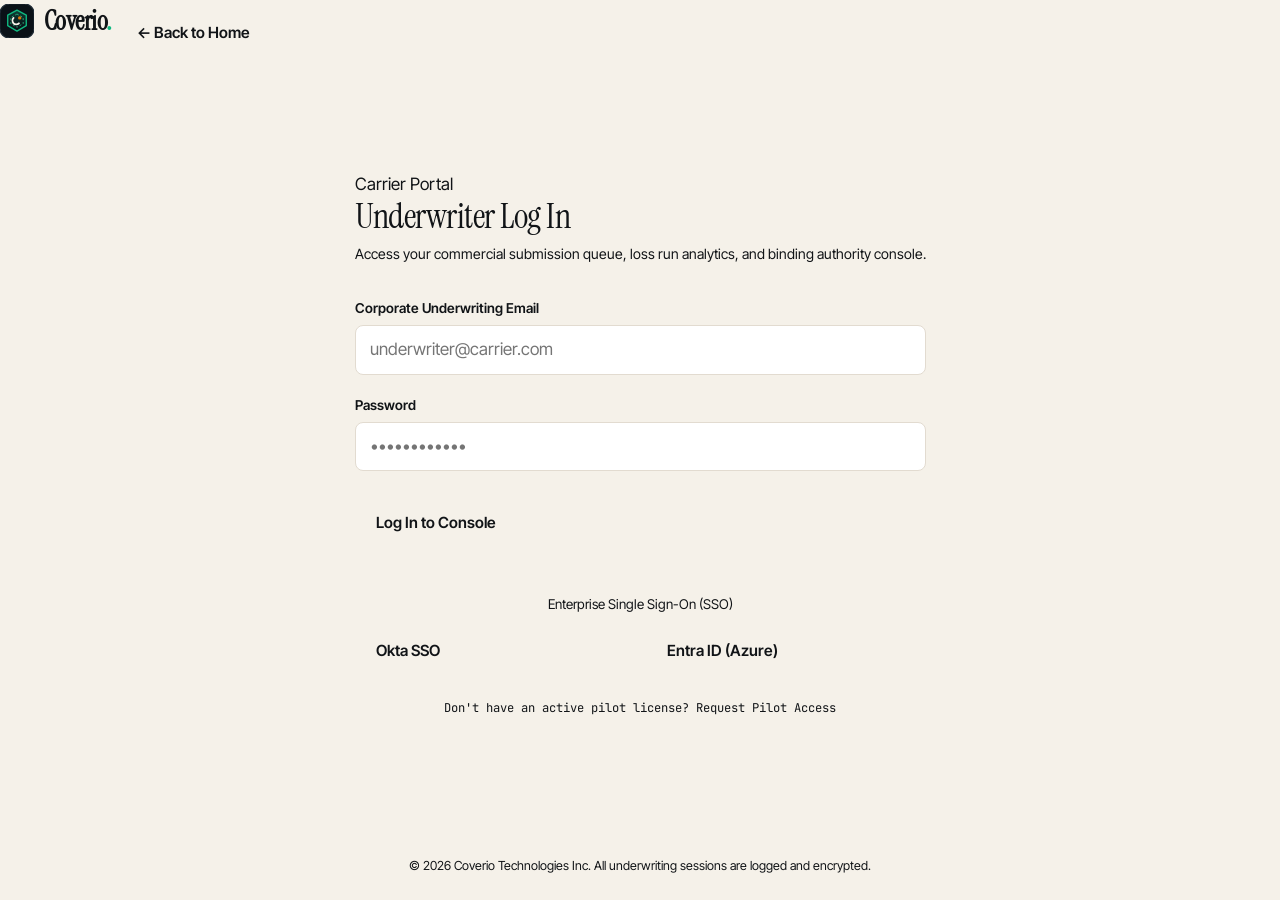
==== commit 43fe64a7: "Complete revamp of Coverio to Verdyn standard with localized Nigerian context, bespoke branding, liv" ====
--- a/login.html
+++ b/login.html
@@ -1,58 +1,80 @@
-<!doctype html>
+<!DOCTYPE html>
 <html lang="en">
 <head>
-<meta charset="utf-8" />
-<meta name="viewport" content="width=device-width, initial-scale=1" />
-<title>Log in — Coverio</title>
-<meta name="description" content="Log in to your Coverio workspace." />
-<link rel="preconnect" href="https://fonts.googleapis.com" />
-<link rel="preconnect" href="https://fonts.gstatic.com" crossorigin />
-<link href="https://fonts.googleapis.com/css2?family=Inter:wght@400;500;600;700&family=Manrope:wght@600;700;800&display=swap" rel="stylesheet" />
-<link rel="stylesheet" href="assets/styles.css?v=11" />
-<link rel="icon" type="image/png" href="assets/logo-mark.png?v=1">
+  <meta charset="UTF-8" />
+  <meta name="viewport" content="width=device-width, initial-scale=1.0" />
+  <title>Underwriter Login — Coverio</title>
+  <meta name="description" content="Log in to your Coverio carrier underwriting dashboard and submission triage console." />
+  <meta name="theme-color" content="#070B0E" />
+  <link rel="canonical" href="https://coverio.ai/login.html" />
+
+  <link rel="preconnect" href="https://fonts.googleapis.com" />
+  <link rel="preconnect" href="https://fonts.gstatic.com" crossorigin />
+  <link href="https://fonts.googleapis.com/css2?family=Instrument+Serif:ital@0;1&family=Inter+Tight:wght@400;500;600;700&family=JetBrains+Mono:wght@400;500;600;700&display=swap" rel="stylesheet" />
+
+  <link rel="stylesheet" href="assets/styles.css" />
 </head>
-<body>
-<div class="auth">
-  <aside class="auth__aside">
-    <a href="index.html" class="brand" style="color:#fff">
-      <span class="brand__mark"><img src="assets/logo-mark.png?v=1" alt="Coverio logo"></span>
-      Coverio
-    </a>
-    <div>
-      <p class="auth__quote">"We cut our average time-to-decision from four days to under an hour on standard submissions."</p>
-      <ul class="auth__points">
-        <li><span class="ic"><svg viewBox="0 0 24 24" width="12" height="12" fill="none"><path d="M9 12l2 2 4-4" stroke="currentColor" stroke-width="2.4" stroke-linecap="round" stroke-linejoin="round"/></svg></span> Risk scoring in minutes</li>
-        <li><span class="ic"><svg viewBox="0 0 24 24" width="12" height="12" fill="none"><path d="M9 12l2 2 4-4" stroke="currentColor" stroke-width="2.4" stroke-linecap="round" stroke-linejoin="round"/></svg></span> Pricing suggestions built in</li>
-        <li><span class="ic"><svg viewBox="0 0 24 24" width="12" height="12" fill="none"><path d="M9 12l2 2 4-4" stroke="currentColor" stroke-width="2.4" stroke-linecap="round" stroke-linejoin="round"/></svg></span> Full audit trail</li>
-      </ul>
+<body style="min-height: 100vh; display: flex; flex-direction: column; justify-content: space-between;">
+  <header class="site-nav">
+    <div class="wrap nav-inner">
+      <a href="index.html" class="brand">
+        <svg class="brand-mark" viewBox="0 0 44 44" width="36" height="36" fill="none" xmlns="http://www.w3.org/2000/svg">
+          <rect width="44" height="44" rx="12" fill="#0A1117" stroke="#1C2833" stroke-width="1.5"/>
+          <path d="M22 8L34 14.5V28L22 35L10 28V14.5L22 8Z" fill="url(#coverioGradLog)" stroke="#10B981" stroke-width="1.8" stroke-linejoin="round"/>
+          <path d="M22 13L30 17.5V25.5L22 30L14 25.5V17.5L22 13Z" stroke="#34D399" stroke-width="1.2" stroke-dasharray="2.5 2.5" stroke-opacity="0.8"/>
+          <path d="M17.5 18C15.8 19.8 15.8 23.2 17.5 25C19.2 26.8 22.8 26.8 24.5 25" stroke="#F5F1E9" stroke-width="2.4" stroke-linecap="round"/>
+          <circle cx="25.5" cy="18" r="2.2" fill="#D97706"/>
+          <defs>
+            <linearGradient id="coverioGradLog" x1="22" y1="8" x2="22" y2="35" gradientUnits="userSpaceOnUse">
+              <stop stop-color="#10B981" stop-opacity="0.32"/>
+              <stop offset="1" stop-color="#0A1117" stop-opacity="0.08"/>
+            </linearGradient>
+          </defs>
+        </svg>
+        <span class="brand-text">Coverio<span>.</span></span>
+      </a>
+      <a href="index.html" class="btn btn-ghost btn-sm">← Back to Home</a>
     </div>
-    <p style="font-size:.8rem;color:rgba(255,255,255,.45)">© 2026 Coverio Labs Ltd</p>
-  </aside>
-  <main class="auth__main">
-    <div class="auth__card">
-      <a href="index.html" class="auth__back"><svg viewBox="0 0 24 24" width="16" height="16" fill="none"><path d="M15 6l-6 6 6 6" stroke="currentColor" stroke-width="2" stroke-linecap="round" stroke-linejoin="round"/></svg> Back to site</a>
-      <h1>Welcome back</h1>
-      <p class="sub">Log in to your Coverio workspace.</p>
-      <div class="oauth">
-        <button type="button">
-          <svg viewBox="0 0 24 24"><path fill="#4285F4" d="M22.5 12.2c0-.7-.1-1.4-.2-2H12v3.8h5.9a5 5 0 01-2.2 3.3v2.7h3.5c2-1.9 3.3-4.7 3.3-7.8z"/><path fill="#34A853" d="M12 23c3 0 5.5-1 7.3-2.7l-3.5-2.7c-1 .7-2.3 1.1-3.8 1.1-2.9 0-5.3-2-6.2-4.6H2.2v2.8A11 11 0 0012 23z"/><path fill="#FBBC05" d="M5.8 14.1a6.6 6.6 0 010-4.2V7.1H2.2a11 11 0 000 9.8z"/><path fill="#EA4335" d="M12 5.4c1.6 0 3 .6 4.2 1.6l3.1-3.1A11 11 0 002.2 7.1l3.6 2.8C6.7 7.3 9.1 5.4 12 5.4z"/></svg>
-          Continue with Google
+  </header>
+
+  <main style="display: grid; place-items: center; padding: 2rem var(--gutter);">
+    <div class="modal-card" style="box-shadow: var(--shadow-card);">
+      <span class="eyebrow" style="margin-bottom: 8px;">Carrier Portal</span>
+      <h1 style="font-family: var(--font-display); font-size: 2.2rem; margin-bottom: 8px;">Underwriter Log In</h1>
+      <p style="font-size: 0.88rem; color: var(--text-secondary); margin-bottom: 2rem;">Access your commercial submission queue, loss run analytics, and binding authority console.</p>
+
+      <form action="#" method="POST" onsubmit="event.preventDefault(); alert('Carrier SSO authentication endpoint reached. Please use your corporate Okta or Microsoft Entra credentials.');">
+        <div class="form-group">
+          <label class="form-label" for="userEmail">Corporate Underwriting Email</label>
+          <input type="email" id="userEmail" class="form-input" placeholder="underwriter@carrier.com" required />
+        </div>
+
+        <div class="form-group">
+          <label class="form-label" for="userPass">Password</label>
+          <input type="password" id="userPass" class="form-input" placeholder="••••••••••••" required />
+        </div>
+
+        <button type="submit" class="btn btn-primary btn-lg" style="width: 100%; margin-top: 0.5rem;">
+          Log In to Console
         </button>
-      </div>
-      <div class="divider">or log in with email</div>
-      <form id="loginForm" novalidate>
-        <div class="field"><label for="email">Work email</label><input id="email" type="email" placeholder="you@company.com" required /></div>
-        <div class="field"><label for="password">Password</label><input id="password" type="password" placeholder="••••••••" required /></div>
-        <div class="auth__row">
-          <label class="checkbox"><input type="checkbox" /> Keep me logged in</label>
-          <a href="#">Forgot password?</a>
+
+        <div style="text-align: center; margin-top: 1.5rem; padding-top: 1.5rem; border-top: 1px solid var(--border-subtle);">
+          <p style="font-size: 0.84rem; color: var(--text-secondary); margin-bottom: 0.75rem;">Enterprise Single Sign-On (SSO)</p>
+          <div style="display: flex; gap: 10px;">
+            <button type="button" class="btn btn-ghost btn-sm" style="flex: 1;" onclick="alert('Redirecting to Okta SAML 2.0...');">Okta SSO</button>
+            <button type="button" class="btn btn-ghost btn-sm" style="flex: 1;" onclick="alert('Redirecting to Microsoft Entra ID...');">Entra ID (Azure)</button>
+          </div>
         </div>
-        <button type="submit" data-label="Log in" class="btn btn--mint btn--block btn--lg" style="margin-top:22px">Log in</button>
+
+        <p style="font-size: 0.76rem; font-family: var(--font-mono); color: var(--text-tertiary); text-align: center; margin-top: 1.5rem;">
+          Don't have an active pilot license? <a href="signup.html" style="color: var(--emerald-400);">Request Pilot Access</a>
+        </p>
       </form>
-      <p class="auth__foot">New to Coverio? <a href="signup.html">Create an account</a></p>
     </div>
   </main>
-</div>
-<script src="assets/app.js?v=2"></script>
+
+  <footer style="text-align: center; padding: 1.5rem; font-size: 0.78rem; color: var(--text-tertiary);">
+    © 2026 Coverio Technologies Inc. All underwriting sessions are logged and encrypted.
+  </footer>
 </body>
 </html>
--- a/assets/styles.css
+++ b/assets/styles.css
@@ -1,469 +1,1099 @@
-/* Coverio — AI underwriting risk scoring. Dark studio theme. */
+/* ==========================================================================
+   COVERIO — Design System & Master Stylesheet
+   Editorial InsurTech Architecture: Warm Cream + Deep Obsidian + Emerald
+   Built to the standard of Verdyn.site & TrueDose.site
+   ========================================================================== */
+
 :root {
-  --ink-950: #07121E;
-  --ink-900: #0B1B2B;
-  --ink-850: #0E2233;
-  --ink-800: #12293D;
-  --mint-500: #2FBF9E;
-  --mint-400: #5FE0C4;
-  --mint-600: #24A588;
-  --mint-dim: rgba(47,191,158,.12);
-  --line: rgba(255,255,255,.10);
-  --line-soft: rgba(255,255,255,.06);
-  --txt: rgba(255,255,255,.68);
-  --txt-dim: rgba(255,255,255,.48);
-  --paper: #F5F8F7;
-  --paper-ink: #0C1B2C;
-  --paper-soft: #5A7292;
-  --paper-line: rgba(12,27,44,.12);
+  /* Editorial Palette */
+  --cream: #F5F1E9;        /* Warm primary paper background */
+  --paper: #FAF7F2;        /* Lighter card surface */
+  --paper-elevated: #FFFFFF;
+  --ink: #111417;          /* Near-black text & dark hero accents */
+  --ink-90: rgba(17, 20, 23, 0.9);
+  --ink-70: rgba(17, 20, 23, 0.7);
+  --muted: #5F676E;        /* Secondary muted text */
+  --line: #E2DBD0;         /* Hairline editorial borders */
+  --line-subtle: rgba(17, 20, 23, 0.08);
+
+  /* Deep Technical & Band Colors */
+  --obsidian: #080E13;     /* Deep dark infrastructure & statement bands */
+  --obsidian-card: #0F171F;
+  --obsidian-line: rgba(255, 255, 255, 0.1);
+  --obsidian-text: #F8FAFC;
+  --obsidian-muted: #94A3B8;
+
+  /* Accents */
+  --emerald: #10B981;      /* Core brand accent: Risk clarity */
+  --emerald-deep: #059669;
+  --emerald-subtle: rgba(16, 185, 129, 0.12);
+  --gold: #D97706;         /* Warning / Referral signal */
+  --coral: #DC2626;        /* Decline signal */
+
+  /* Typography */
+  --font-display: "Instrument Serif", "Newsreader", Georgia, serif;
+  --font-body: "Inter Tight", -apple-system, BlinkMacSystemFont, "Segoe UI", Roboto, sans-serif;
+  --font-mono: "JetBrains Mono", "Spline Sans Mono", monospace;
+
+  /* Spacing & Geometry */
+  --maxw: 1200px;
+  --gap: clamp(1rem, 2.5vw, 2rem);
+  --section-y: clamp(4rem, 7vw, 7rem);
+  --radius-sm: 8px;
   --radius: 16px;
-  --radius-sm: 10px;
-  --radius-lg: 28px;
-  --shadow: 0 30px 70px -32px rgba(0,0,0,.7);
-  --font-head: "Manrope", sans-serif;
-  --font-body: "Inter", sans-serif;
-  --maxw: 1180px;
-  --gutter: 24px;
-}
-* { box-sizing: border-box; }
-body { margin: 0; background: var(--ink-950); color: var(--txt); font-family: var(--font-body); line-height: 1.55; -webkit-font-smoothing: antialiased; }
-img { max-width: 100%; display: block; }
-a { text-decoration: none; color: inherit; }
-h1, h2, h3, h4 { font-family: var(--font-head); color: #fff; font-weight: 700; line-height: 1.2; margin: 0; }
-p { margin: 0; }
-:focus-visible { outline: 2px solid var(--mint-500); outline-offset: 3px; border-radius: 4px; }
-.container { max-width: var(--maxw); margin-inline: auto; padding-inline: var(--gutter); }
-.h2 { font-size: clamp(1.75rem, 3.3vw, 2.5rem); letter-spacing: -.02em; }
-.eyebrow { display: inline-block; font-size: .74rem; letter-spacing: .09em; text-transform: uppercase; color: var(--mint-500); font-weight: 700; margin-bottom: 12px; }
-.lead { color: var(--txt); font-size: 1rem; max-width: 620px; }
-.text-accent { color: var(--mint-500); }
-.section { padding-block: 96px; position: relative; }
-.section--soft { background: var(--ink-900); }
-.section-head { max-width: 680px; }
-.section-head--center { max-width: 680px; margin-inline: auto; text-align: center; }
-
-.btn { display: inline-flex; align-items: center; justify-content: center; gap: 8px; padding: 12px 22px; border-radius: 999px; font-weight: 700; font-size: .9rem; border: 1px solid transparent; cursor: pointer; transition: transform .15s, background .2s, border-color .2s; font-family: var(--font-body); }
-.btn svg { width: 16px; height: 16px; }
-.btn--mint { background: var(--mint-500); color: #06201A; }
-.btn--mint:hover { background: var(--mint-400); transform: translateY(-1px); }
-.btn--line { border-color: var(--line); color: #fff; background: rgba(255,255,255,.04); }
-.btn--line:hover { border-color: rgba(255,255,255,.3); }
-.btn--white { background: #fff; color: var(--paper-ink); }
-.btn--white:hover { transform: translateY(-1px); }
-.btn--lg { padding: 14px 28px; font-size: .95rem; }
-.btn--block { width: 100%; }
-
-/* ---------- Nav ---------- */
-.nav { position: sticky; top: 0; z-index: 70; background: rgba(7,18,30,.82); backdrop-filter: blur(14px); border-bottom: 1px solid var(--line-soft); }
-.nav__inner { display: flex; align-items: center; justify-content: space-between; height: 76px; }
-.brand { display: flex; align-items: center; gap: 10px; font-family: var(--font-head); font-weight: 800; font-size: 1.15rem; color: #fff; }
-.brand__mark { width: 34px; height: 34px; display: grid; place-items: center; flex: none; }
-.brand__mark img { width: 100%; height: 100%; object-fit: contain; display: block; }
-.nav__links { display: flex; align-items: center; gap: 28px; }
-.nav__links a:not(.btn) { font-size: .9rem; color: var(--txt); font-weight: 500; }
-.nav__links a:not(.btn):hover { color: #fff; }
-.nav__cta { display: flex; align-items: center; gap: 16px; }
-.nav__login { font-size: .9rem; font-weight: 600; color: var(--txt); }
-.nav__login:hover { color: #fff; }
-.nav__toggle { display: none; background: none; border: none; cursor: pointer; width: 44px; height: 44px; padding: 0; color: #fff; }
-.nav__m-only { display: none; }
-
-/* ---------- Hero: centred, over topographic contour lines ---------- */
-.hero { position: relative; padding-block: 96px 120px; overflow: hidden; text-align: center; }
-.hero__topo { position: absolute; inset: 0; z-index: 0; pointer-events: none; overflow: hidden; }
-.hero__topo svg { position: absolute; left: 50%; top: 66%; width: 148%; height: 118%; transform: translateX(-50%); }
-.hero__topo .topo-line { fill: none; stroke: url(#topoStroke); stroke-width: 1.1; }
-.hero__topo .topo-g { animation: topoDrift 22s ease-in-out infinite alternate; transform-origin: center; }
-@keyframes topoDrift { from { transform: translate3d(-22px, 6px, 0); } to { transform: translate3d(22px, -6px, 0); } }
-.hero__halo { position: absolute; left: 50%; top: 46%; width: 900px; height: 460px; transform: translate(-50%, -50%); pointer-events: none; z-index: 0;
-  background: radial-gradient(ellipse at center, rgba(47,191,158,.20) 0%, rgba(47,191,158,0) 68%); filter: blur(24px); }
-@media (prefers-reduced-motion: reduce) {
-  .hero__topo .topo-g { animation: none; }
-  .mk__bar i, .mk__bars i, .mk__doc > *, .mk__verdict, .mk__legend,
-  .art-src, .art-flag, .art-gauge, .art-stamp, .art-gauge__track i {
-    transition: none !important; opacity: 1 !important; transform: none !important;
+  --radius-lg: 24px;
+  --radius-pill: 9999px;
+
+  /* Shadows */
+  --shadow-sm: 0 1px 3px rgba(17, 20, 23, 0.06);
+  --shadow: 0 10px 30px rgba(17, 20, 23, 0.08);
+  --shadow-lg: 0 20px 50px rgba(17, 20, 23, 0.18);
+  --shadow-dark: 0 24px 60px rgba(0, 0, 0, 0.6);
+
+  --ease: cubic-bezier(0.22, 1, 0.36, 1);
+}
+
+/* Base Resets */
+*, *::before, *::after {
+  box-sizing: border-box;
+  margin: 0;
+  padding: 0;
+}
+
+html {
+  font-size: 16px;
+  scroll-behavior: smooth;
+  -webkit-text-size-adjust: 100%;
+}
+
+body {
+  font-family: var(--font-body);
+  font-size: 17px;
+  line-height: 1.6;
+  color: var(--ink);
+  background-color: var(--cream);
+  -webkit-font-smoothing: antialiased;
+  -moz-osx-font-smoothing: grayscale;
+  overflow-x: hidden;
+}
+
+img, svg, video {
+  display: block;
+  max-width: 100%;
+  height: auto;
+}
+
+a {
+  color: inherit;
+  text-decoration: none;
+}
+
+button {
+  font: inherit;
+  color: inherit;
+  cursor: pointer;
+  border: none;
+  background: none;
+}
+
+input, textarea, select {
+  font: inherit;
+  color: inherit;
+}
+
+ul, ol {
+  list-style: none;
+}
+
+:focus-visible {
+  outline: 3px solid var(--emerald);
+  outline-offset: 2px;
+  border-radius: 4px;
+}
+
+/* Skip Link */
+.skip-link {
+  position: absolute;
+  left: -9999px;
+  top: 0;
+  z-index: 999;
+  background: var(--ink);
+  color: var(--cream);
+  padding: 0.75rem 1.25rem;
+  border-radius: 0 0 var(--radius-sm) 0;
+  font-weight: 600;
+}
+.skip-link:focus {
+  left: 0;
+}
+
+/* Typography Scale */
+h1, h2, h3, h4 {
+  font-family: var(--font-display);
+  font-weight: 400;
+  line-height: 1.06;
+  letter-spacing: -0.015em;
+  color: inherit;
+}
+
+h1 { font-size: clamp(2.8rem, 6.2vw, 5.2rem); }
+h2 { font-size: clamp(2.1rem, 4.4vw, 3.5rem); }
+h3 { font-size: clamp(1.45rem, 2.4vw, 2rem); }
+h4 { font-size: clamp(1.15rem, 1.8vw, 1.4rem); }
+
+.lead {
+  font-size: clamp(1.08rem, 1.5vw, 1.3rem);
+  line-height: 1.6;
+  color: var(--ink-90);
+}
+
+.muted { color: var(--muted); }
+.serif { font-family: var(--font-display); }
+em { font-style: italic; }
+
+/* Container & Sections */
+.container {
+  width: 100%;
+  max-width: var(--maxw);
+  margin-inline: auto;
+  padding-inline: clamp(1.25rem, 4vw, 2.5rem);
+}
+
+.section {
+  padding-block: var(--section-y);
+  position: relative;
+}
+
+.section-head {
+  max-width: 58ch;
+}
+.section-head--center {
+  margin-inline: auto;
+  text-align: center;
+}
+.section-head h2 { margin-top: 0.85rem; }
+.section-head p { margin-top: 1rem; }
+
+.grid {
+  display: grid;
+  gap: var(--gap);
+}
+
+.split {
+  display: grid;
+  grid-template-columns: 1fr 1fr;
+  gap: clamp(2rem, 5vw, 4.5rem);
+  align-items: center;
+}
+
+@media (max-width: 900px) {
+  .split {
+    grid-template-columns: 1fr;
   }
 }
-.hero__inner { position: relative; z-index: 2; max-width: 780px; margin-inline: auto; }
-.hero__badge { display: inline-flex; align-items: center; gap: 10px; padding: 6px 14px 6px 6px; border-radius: 999px; background: rgba(255,255,255,.06); border: 1px solid var(--line); color: rgba(255,255,255,.82); font-size: .8rem; font-weight: 500; margin-bottom: 26px; transition: border-color .2s; }
-.hero__badge b { background: var(--mint-500); color: #06201A; font-size: .72rem; font-weight: 800; padding: 3px 10px; border-radius: 999px; letter-spacing: .02em; }
-.hero__badge:hover { border-color: rgba(255,255,255,.26); }
-.hero h1 { font-size: clamp(2.3rem, 5.6vw, 3.9rem); letter-spacing: -.03em; line-height: 1.08; }
-.hero__sub { margin: 22px auto 0; color: var(--txt); font-size: 1.05rem; max-width: 560px; }
-.hero__actions { display: flex; gap: 14px; margin-top: 34px; flex-wrap: wrap; justify-content: center; }
-.hero__note { margin-top: 24px; font-size: .82rem; color: var(--txt-dim); }
-
-/* ---------- Trust strip ---------- */
-.trust { padding-block: 10px 64px; position: relative; z-index: 2; }
-.trust__label { text-align: center; font-size: .84rem; color: var(--txt-dim); margin-bottom: 20px; }
-.trust__row { display: flex; justify-content: center; flex-wrap: wrap; gap: 14px 40px; }
-.trust__item { font-family: var(--font-head); font-weight: 700; color: rgba(255,255,255,.5); font-size: 1rem; letter-spacing: -.01em; }
-
-/* ---------- Shared card chrome ---------- */
-.card {
-  background: linear-gradient(180deg, rgba(255,255,255,.055) 0%, rgba(255,255,255,.02) 100%);
-  border: 1px solid var(--line); border-radius: var(--radius); position: relative; overflow: hidden;
-}
-.card::before { content: ""; position: absolute; left: 0; right: 0; top: 0; height: 1px; background: linear-gradient(90deg, transparent, rgba(255,255,255,.22), transparent); }
-
-/* ---------- Capability cards (3-up, each with a real UI mock) ---------- */
-.cap-grid { display: grid; grid-template-columns: repeat(3, 1fr); gap: 22px; margin-top: 52px; }
-.cap-card { padding: 26px 26px 0; display: flex; flex-direction: column; min-height: 400px; }
-.cap-card h3 { font-size: 1.14rem; letter-spacing: -.01em; }
-.cap-card > p { margin-top: 10px; color: var(--txt); font-size: .9rem; }
-/* stretch so every card's mock reaches the bottom edge regardless of copy length */
-.cap-card__mock { margin-top: 24px; flex: 1; display: flex; align-items: stretch; }
-
-/* mock: risk score readout */
-.mk { width: 100%; background: var(--ink-850); border: 1px solid var(--line); border-radius: 12px 12px 0 0; border-bottom: none; padding: 18px; }
-.mk__row { display: flex; justify-content: space-between; align-items: center; font-size: .76rem; color: var(--txt-dim); }
-.mk__score { font-family: var(--font-head); font-size: 2.5rem; font-weight: 800; color: #fff; line-height: 1; margin-top: 10px; }
-.mk__score small { font-size: .95rem; color: var(--txt-dim); font-weight: 600; }
-.mk__bar { height: 8px; border-radius: 5px; background: rgba(255,255,255,.09); margin-top: 14px; overflow: hidden; }
-.mk__bar i { display: block; height: 100%; width: 74%; border-radius: 5px; background: linear-gradient(90deg, var(--mint-600), var(--mint-400)); }
-.mk__verdict { margin-top: 14px; display: inline-flex; align-items: center; gap: 8px; font-size: .8rem; font-weight: 700; color: var(--mint-400); background: var(--mint-dim); padding: 8px 12px; border-radius: 8px; }
-.mk__verdict svg { width: 15px; height: 15px; }
-
-/* mock: document extraction lines */
-.mk__doc { display: grid; gap: 9px; }
-.mk__docline { height: 8px; border-radius: 4px; background: rgba(255,255,255,.1); }
-.mk__docline--s { width: 62%; }
-.mk__docline--m { width: 84%; }
-.mk__pull { margin-top: 4px; display: flex; align-items: center; justify-content: space-between; gap: 10px; background: rgba(47,191,158,.1); border: 1px solid rgba(47,191,158,.28); border-radius: 8px; padding: 9px 11px; }
-.mk__pull span { font-size: .74rem; color: var(--txt-dim); }
-.mk__pull b { font-size: .8rem; color: var(--mint-400); font-family: var(--font-head); }
-
-/* mock: portfolio bars */
-.mk__bars { display: flex; align-items: flex-end; gap: 7px; height: 108px; }
-.mk__bars i { flex: 1; border-radius: 4px 4px 0 0; background: rgba(255,255,255,.13); }
-.mk__bars i.hi { background: linear-gradient(to top, var(--mint-600), var(--mint-400)); }
-.mk__legend { display: flex; justify-content: space-between; margin-top: 12px; font-size: .74rem; color: var(--txt-dim); }
-.mk__legend b { color: var(--mint-400); font-family: var(--font-head); }
-
-/* ---------- Problem: manual vs Coverio ---------- */
-.timeline-compare { display: grid; grid-template-columns: 1fr 1fr; gap: 22px; margin-top: 50px; }
-.tl-col { padding: 28px; }
-.tl-col__head { font-weight: 800; font-family: var(--font-head); margin-bottom: 6px; color: #fff; font-size: 1.05rem; }
-.tl-col__sub { font-size: .8rem; margin-bottom: 16px; }
-.tl-col--slow .tl-col__sub { color: #FF8A7A; }
-.tl-col--fast .tl-col__sub { color: var(--mint-400); }
-.tl-step { display: flex; gap: 12px; padding: 11px 0; border-bottom: 1px solid var(--line-soft); font-size: .89rem; color: var(--txt); }
-.tl-step:last-child { border-bottom: none; }
-.tl-step__dot { width: 7px; height: 7px; border-radius: 50%; margin-top: 8px; flex-shrink: 0; }
-.tl-col--slow .tl-step__dot { background: #E5674F; }
-.tl-col--fast .tl-step__dot { background: var(--mint-500); }
-
-/* ---------- Solution: connected flow ---------- */
-.flow-connected { display: flex; align-items: flex-start; gap: 0; margin-top: 54px; }
-.flow-connected__step { flex: 1; position: relative; padding-right: 44px; }
-.flow-connected__step:last-child { padding-right: 0; }
-.flow-connected__num { font-family: var(--font-head); font-size: 2.6rem; font-weight: 800; color: var(--mint-500); line-height: 1; opacity: .45; }
-.flow-connected__step h3 { font-size: 1.08rem; margin-top: 12px; }
-.flow-connected__step p { margin-top: 8px; color: var(--txt); font-size: .9rem; max-width: 260px; }
-.flow-connected__arrow { position: absolute; top: 12px; right: 6px; color: rgba(255,255,255,.16); }
-
-/* ---------- AI: statement + spec list ---------- */
-.ai-split { display: grid; grid-template-columns: 1.1fr .9fr; gap: 60px; margin-top: 48px; align-items: start; }
-.ai-split__statement { font-family: var(--font-head); font-size: 1.6rem; font-weight: 700; color: #fff; line-height: 1.42; letter-spacing: -.01em; }
-.ai-split__statement em { font-style: normal; color: var(--mint-400); }
-.ai-spec-list__row { padding: 20px 0; border-bottom: 1px solid var(--line); }
-.ai-spec-list__row:first-child { padding-top: 0; }
-.ai-spec-list__k { font-size: .7rem; font-weight: 700; letter-spacing: .08em; text-transform: uppercase; color: var(--mint-500); }
-.ai-spec-list__row h3 { font-size: .98rem; margin-top: 8px; }
-.ai-spec-list__row p { margin-top: 6px; color: var(--txt); font-size: .86rem; }
-
-/* ---------- How it works: 2x2 cards with mocks ---------- */
-.hiw-grid { display: grid; grid-template-columns: 1fr 1fr; gap: 22px; margin-top: 52px; }
-.hiw-card { padding: 26px; }
-.hiw-card__art { background: var(--ink-850); border: 1px solid var(--line); border-radius: 12px; padding: 20px; min-height: 176px; display: flex; flex-direction: column; justify-content: center; gap: 10px; }
-.hiw-card__n { font-family: var(--font-head); font-size: .78rem; font-weight: 800; color: var(--mint-500); letter-spacing: .06em; margin-top: 22px; }
-.hiw-card h3 { font-size: 1.06rem; margin-top: 8px; }
-.hiw-card p { margin-top: 7px; color: var(--txt); font-size: .88rem; }
-/* art: source rows */
-.art-src { display: flex; align-items: center; gap: 11px; background: rgba(255,255,255,.045); border: 1px solid var(--line-soft); border-radius: 9px; padding: 10px 12px; font-size: .82rem; color: rgba(255,255,255,.8); }
-/* only the trailing status label pushes right — not the leading icon, which is also a span */
-.art-src > span:last-child { margin-left: auto; font-size: .72rem; color: var(--mint-400); font-weight: 700; }
-.art-ico { width: 26px; height: 26px; border-radius: 7px; background: rgba(47,191,158,.14); color: var(--mint-400); display: grid; place-items: center; flex: none; }
-.art-ico svg { width: 14px; height: 14px; }
-/* art: gauge */
-.art-gauge { text-align: center; }
-.art-gauge__n { font-family: var(--font-head); font-size: 2.8rem; font-weight: 800; color: #fff; line-height: 1; }
-.art-gauge__n small { font-size: .9rem; color: var(--txt-dim); }
-.art-gauge__track { height: 8px; border-radius: 5px; background: rgba(255,255,255,.09); margin-top: 16px; overflow: hidden; }
-.art-gauge__track i { display: block; height: 100%; width: 88%; background: linear-gradient(90deg, var(--mint-600), var(--mint-400)); border-radius: 5px; }
-.art-gauge__cap { margin-top: 10px; font-size: .74rem; color: var(--txt-dim); }
-/* art: flag rows */
-.art-flag { display: flex; align-items: center; gap: 10px; padding: 9px 12px; border-radius: 9px; font-size: .82rem; border: 1px solid var(--line-soft); background: rgba(255,255,255,.04); color: rgba(255,255,255,.78); }
-.art-flag--warn { border-color: rgba(245,158,11,.32); background: rgba(245,158,11,.09); color: #FBBF67; }
-.art-flag i { width: 6px; height: 6px; border-radius: 50%; background: currentColor; flex: none; }
-.art-flag span { margin-left: auto; font-size: .72rem; opacity: .7; }
-/* art: decision stamp */
-.art-stamp { text-align: center; border: 1px dashed rgba(47,191,158,.42); border-radius: 12px; padding: 20px 16px; background: rgba(47,191,158,.07); }
-.art-stamp__k { font-size: .72rem; letter-spacing: .1em; text-transform: uppercase; color: var(--mint-400); font-weight: 700; }
-.art-stamp__v { font-family: var(--font-head); font-size: 1.3rem; font-weight: 800; color: #fff; margin-top: 8px; }
-.art-stamp__t { font-size: .74rem; color: var(--txt-dim); margin-top: 8px; }
-
-/* ---------- Features: featured card + list ---------- */
-.feat-split { display: grid; grid-template-columns: 1fr 1fr; gap: 24px; margin-top: 48px; align-items: stretch; }
-.feat-hero-card { padding: 34px; display: flex; flex-direction: column; min-height: 330px; }
-.feat-hero-card__ico { width: 48px; height: 48px; border-radius: 13px; background: rgba(47,191,158,.14); color: var(--mint-400); display: grid; place-items: center; }
-.feat-hero-card h3 { font-size: 1.3rem; margin-top: 22px; }
-.feat-hero-card p { margin-top: 10px; color: var(--txt); font-size: .92rem; }
-.feat-hero-card__mini { margin-top: auto; padding-top: 24px; }
-.feat-list { display: flex; flex-direction: column; justify-content: center; }
-.feat-list__row { display: flex; gap: 16px; padding: 17px 0; border-bottom: 1px solid var(--line); }
-.feat-list__row:first-child { padding-top: 0; }
-.feat-list__row:last-child { border-bottom: none; }
-.feat-list__ico { width: 34px; height: 34px; border-radius: 9px; background: rgba(255,255,255,.07); color: var(--mint-400); display: grid; place-items: center; flex: none; }
-.feat-list__row h3 { font-size: .96rem; }
-.feat-list__row p { margin-top: 4px; color: var(--txt); font-size: .85rem; }
-
-/* ---------- Tech infra ---------- */
-.infra-rows { margin-top: 34px; border-top: 1px solid var(--line); }
-.infra-row2 { display: grid; grid-template-columns: 240px 1fr; gap: 24px; padding: 24px 0; border-bottom: 1px solid var(--line); }
-.infra-row2 b { font-family: var(--font-head); color: #fff; font-size: 1rem; }
-.infra-row2 p { color: var(--txt); font-size: .9rem; }
-
-/* ---------- Market ---------- */
-.market-cols { display: grid; grid-template-columns: 1fr 1fr; gap: 56px; align-items: center; }
-.market-block b { display: block; font-family: var(--font-head); font-size: .74rem; text-transform: uppercase; letter-spacing: .08em; color: var(--mint-500); margin-bottom: 8px; }
-.market-block p { color: var(--txt); font-size: .95rem; }
-.market-mini-rows { display: flex; flex-direction: column; gap: 20px; }
-.market-mini { border-top: 1px solid var(--line); padding-top: 16px; }
-.market-mini b { display: block; font-family: var(--font-head); color: #fff; margin-bottom: 5px; font-size: .95rem; }
-.market-mini p { color: var(--txt); font-size: .88rem; }
-
-/* ---------- Traction ---------- */
-.traction-asym { display: grid; grid-template-columns: 1.25fr 1fr 1fr; gap: 22px; margin-top: 44px; align-items: stretch; }
-.traction-big { padding: 34px; display: flex; flex-direction: column; justify-content: center;
-  background: linear-gradient(150deg, rgba(47,191,158,.16) 0%, rgba(255,255,255,.02) 62%); }
-.traction-big__num { font-family: var(--font-head); font-size: 3.1rem; font-weight: 800; color: #fff; line-height: 1; }
-.traction-big__label { margin-top: 10px; color: var(--txt); font-size: .9rem; }
-.traction-sm { padding: 26px; display: flex; flex-direction: column; justify-content: center; }
-.traction-sm__num { font-family: var(--font-head); font-size: 1.9rem; font-weight: 800; color: #fff; }
-.traction-sm__label { margin-top: 6px; color: var(--txt); font-size: .84rem; }
-.banner { margin-top: 26px; background: var(--mint-dim); border: 1px solid rgba(47,191,158,.22); border-radius: var(--radius-sm); padding: 16px 20px; font-size: .92rem; color: var(--txt); }
-.banner b { color: var(--mint-400); }
-
-/* ---------- Roadmap ---------- */
-.road-list { margin-top: 42px; border-top: 1px solid var(--line); }
-.road-item { display: flex; justify-content: space-between; align-items: center; gap: 16px; padding: 22px 0; border-bottom: 1px solid var(--line); }
-.road-item__state { font-size: .72rem; font-weight: 700; padding: 5px 13px; border-radius: 999px; white-space: nowrap; }
-.road-item__state--done { background: var(--mint-dim); color: var(--mint-400); }
-.road-item__state--now { background: rgba(245,158,11,.14); color: #FBBF67; }
-.road-item__state--next { background: rgba(255,255,255,.07); color: var(--txt-dim); }
-.road-item h3 { font-size: 1rem; }
-.road-item p { margin-top: 4px; color: var(--txt); font-size: .86rem; }
-
-/* ---------- Team ---------- */
-.team-row4 { display: flex; flex-wrap: wrap; justify-content: center; gap: 24px; margin-top: 48px; }
-.member-card { width: 330px; padding: 30px; text-align: center; }
-.member-card__ph { width: 84px; height: 84px; border-radius: 18px; margin: 0 auto; background: rgba(255,255,255,.06); overflow: hidden; position: relative; }
-.member-card__ph img { position: absolute; inset: 0; width: 100%; height: 100%; object-fit: cover; }
-.member-card h3 { font-size: 1.1rem; margin-top: 18px; }
-.member-card .role { color: var(--mint-400); font-size: .82rem; font-weight: 700; margin-top: 2px; }
-.member-card p { font-size: .87rem; color: var(--txt); margin-top: 11px; }
-.member-card__socials { display: flex; align-items: center; justify-content: center; gap: 13px; margin-top: 15px; }
-.member-card .li { color: var(--txt-dim); transition: color .2s; }
-.member-card .li:hover { color: #fff; }
-.member-card .li svg { width: 20px; height: 20px; }
-
-/* ---------- CTA slab (reference 2): black card, light bleeding in from the top ---------- */
-.cta-wrap { padding-block: 0 96px; }
-.cta-slab {
-  position: relative; overflow: hidden; border-radius: var(--radius-lg);
-  background: #05090D; padding: 118px 40px 84px; text-align: center;
-}
-.cta-slab__bleed {
-  position: absolute; left: 50%; top: 0; transform: translate(-50%, -58%);
-  width: 152%; height: 380px; pointer-events: none;
-  background: radial-gradient(ellipse at center, rgba(255,255,255,.98) 0%, rgba(255,255,255,.72) 22%, rgba(206,238,229,.34) 44%, rgba(47,191,158,.10) 62%, rgba(5,9,13,0) 80%);
-  filter: blur(52px);
-}
-.cta-slab__inner { position: relative; z-index: 1; max-width: 560px; margin-inline: auto; }
-.cta-slab h2 { font-size: clamp(1.8rem, 3.6vw, 2.6rem); letter-spacing: -.02em; }
-.cta-slab p { margin-top: 16px; color: rgba(255,255,255,.6); font-size: 1rem; }
-.cta-slab__form { display: flex; gap: 10px; margin-top: 30px; justify-content: center; flex-wrap: wrap; }
-.cta-slab__form input {
-  flex: 1 1 260px; max-width: 300px; padding: 13px 18px; border-radius: 999px;
-  border: 1px solid rgba(255,255,255,.18); background: rgba(255,255,255,.06); color: #fff; font-size: .92rem; font-family: var(--font-body);
-}
-.cta-slab__form input::placeholder { color: rgba(255,255,255,.4); }
-.cta-slab__note { margin-top: 18px; font-size: .78rem; color: rgba(255,255,255,.38); }
-.cta-slab__note a { color: rgba(255,255,255,.62); text-decoration: underline; }
-.form__ok { display: none; color: var(--mint-400); font-weight: 700; margin-top: 26px; }
-.cta-slab.sent .cta-slab__form, .cta-slab.sent .cta-slab__note { display: none; }
-.cta-slab.sent .form__ok { display: block; }
-
-/* ---------- Footer (reference 2): light card + giant wordmark behind ---------- */
-.footer-zone { position: relative; padding-bottom: 0; }
-.footer {
-  position: relative; z-index: 1; max-width: var(--maxw); margin-inline: auto;
-  background: var(--paper); color: var(--paper-soft); border-radius: var(--radius-lg);
-  padding: 46px 46px 26px; margin-bottom: 0;
-}
-.footer .brand { color: var(--paper-ink); }
-.footer__grid { display: grid; grid-template-columns: 1.5fr 1fr 1fr 1fr; gap: 40px; }
-.footer__about { margin-top: 16px; max-width: 300px; font-size: .88rem; color: var(--paper-soft); }
-.footer__socials { display: flex; gap: 9px; margin-top: 20px; }
-.footer__socials a { width: 34px; height: 34px; border-radius: 9px; display: grid; place-items: center; border: 1px solid var(--paper-line); color: var(--paper-soft); transition: border-color .2s, color .2s; }
-.footer__socials a:hover { border-color: var(--paper-ink); color: var(--paper-ink); }
-.footer__socials svg { width: 17px; height: 17px; }
-.footer h4 { font-size: .82rem; color: var(--paper-ink); margin-bottom: 16px; font-weight: 800; }
-.footer ul { list-style: none; margin: 0; padding: 0; display: grid; gap: 11px; }
-.footer ul a { font-size: .89rem; color: var(--paper-soft); }
-.footer ul a:hover { color: var(--paper-ink); }
-.footer__disclaimer { margin-top: 34px; padding-top: 22px; border-top: 1px solid var(--paper-line); font-size: .78rem; color: var(--paper-soft); max-width: 720px; }
-.footer__bottom { margin-top: 18px; padding-top: 18px; border-top: 1px solid var(--paper-line); display: flex; justify-content: space-between; align-items: center; flex-wrap: wrap; gap: 12px; font-size: .8rem; color: var(--paper-soft); }
-.footer__bottom-links { display: flex; gap: 22px; }
-.footer__bottom-links a:hover { color: var(--paper-ink); }
-.footer__wordmark { position: relative; z-index: 0; width: 100%; overflow: hidden; text-align: center; margin-top: -46px; padding-top: 0; user-select: none; pointer-events: none; height: 190px; }
-.footer__wordmark span { display: inline-block; white-space: nowrap; font-family: var(--font-head); font-weight: 800; line-height: .78; letter-spacing: -.03em; color: rgba(255,255,255,.05); }
-@media (max-width: 900px) { .footer__wordmark { height: 120px; margin-top: -30px; } }
-@media (max-width: 560px) { .footer__wordmark { height: 78px; margin-top: -20px; } }
-
-/* ---------- Reveal ---------- */
-.reveal { opacity: 0; transform: translateY(16px); transition: opacity .6s ease, transform .6s ease; }
-.reveal.in { opacity: 1; transform: none; }
-body:not(.js) .reveal { opacity: 1; transform: none; }
-
-/* ---------- Mock-element scroll-entrance animations ---------- */
-.mk__bar i, .art-gauge__track i { transform-origin: left; transition: transform 1s cubic-bezier(.22,1,.36,1) .45s; }
-.cap-card:not(.in) .mk__bar i,
-.hiw-card:not(.in) .art-gauge__track i { transform: scaleX(0); }
-
-.mk__bars i { transform-origin: bottom; transition: transform .7s cubic-bezier(.22,1,.36,1); }
-.cap-card:not(.in) .mk__bars i,
-.feat-hero-card:not(.in) .mk__bars i { transform: scaleY(0); }
-.mk__bars i:nth-child(1){transition-delay:.28s}
-.mk__bars i:nth-child(2){transition-delay:.34s}
-.mk__bars i:nth-child(3){transition-delay:.40s}
-.mk__bars i:nth-child(4){transition-delay:.46s}
-.mk__bars i:nth-child(5){transition-delay:.52s}
-.mk__bars i:nth-child(6){transition-delay:.58s}
-.mk__bars i:nth-child(7){transition-delay:.64s}
-.mk__bars i:nth-child(8){transition-delay:.70s}
-
-.mk__doc > * { opacity: 0; transform: translateY(6px); transition: opacity .4s ease, transform .4s ease; }
-.cap-card.in .mk__doc > * { opacity: 1; transform: none; }
-.cap-card.in .mk__doc > *:nth-child(1){transition-delay:.30s}
-.cap-card.in .mk__doc > *:nth-child(2){transition-delay:.38s}
-.cap-card.in .mk__doc > *:nth-child(3){transition-delay:.48s}
-.cap-card.in .mk__doc > *:nth-child(4){transition-delay:.56s}
-.cap-card.in .mk__doc > *:nth-child(5){transition-delay:.66s}
-.cap-card.in .mk__doc > *:nth-child(6){transition-delay:.74s}
-
-.mk__verdict { opacity: 0; transform: translateY(6px) scale(.95); transition: opacity .4s ease .78s, transform .4s ease .78s; }
-.cap-card.in .mk__verdict { opacity: 1; transform: none; }
-
-.mk__legend { opacity: 0; transition: opacity .4s ease .82s; }
-.cap-card.in .mk__legend, .feat-hero-card.in .mk__legend { opacity: 1; }
-
-.hiw-card .art-src, .hiw-card .art-flag { opacity: 0; transform: translateX(-10px); transition: opacity .4s ease, transform .4s ease; }
-.hiw-card.in .art-src, .hiw-card.in .art-flag { opacity: 1; transform: none; }
-.hiw-card.in .hiw-card__art > :nth-child(1){transition-delay:.24s}
-.hiw-card.in .hiw-card__art > :nth-child(2){transition-delay:.40s}
-.hiw-card.in .hiw-card__art > :nth-child(3){transition-delay:.56s}
-
-.hiw-card .art-gauge { opacity: 0; transform: translateY(10px); transition: opacity .5s ease .24s, transform .5s ease .24s; }
-.hiw-card.in .art-gauge { opacity: 1; transform: none; }
-
-.hiw-card .art-stamp { opacity: 0; transform: scale(.88); transition: opacity .5s ease .28s, transform .5s cubic-bezier(.22,1,.36,1) .28s; }
-.hiw-card.in .art-stamp { opacity: 1; transform: none; }
-
-/* ---------- Legal pages ---------- */
-.legal { max-width: 760px; margin-inline: auto; padding-block: 70px; }
-.legal h1 { font-size: 2rem; letter-spacing: -.02em; }
-.legal h2 { margin-top: 36px; font-size: 1.2rem; }
-.legal p, .legal li { color: var(--txt); font-size: .95rem; }
-.legal ul { padding-left: 20px; }
-.legal__meta { color: var(--txt-dim); font-size: .85rem; margin-top: 8px; }
-.callout { background: var(--mint-dim); border: 1px solid rgba(47,191,158,.22); border-radius: var(--radius-sm); padding: 18px 22px; margin: 24px 0; }
-.callout p { color: var(--txt); }
-
-/* ---------- Auth pages ---------- */
-.auth { display: grid; grid-template-columns: 1fr 1fr; min-height: 100dvh; }
-.auth__aside { background: var(--ink-900); color: #fff; padding: 50px; display: flex; flex-direction: column; justify-content: space-between; position: relative; overflow: hidden; }
-.auth__aside::after { content: ""; position: absolute; left: -20%; bottom: -30%; width: 140%; height: 60%; background: radial-gradient(ellipse at center, rgba(47,191,158,.18), transparent 70%); filter: blur(30px); pointer-events: none; }
-.auth__aside > * { position: relative; z-index: 1; }
-.pill { display: inline-flex; align-items: center; gap: 8px; background: var(--mint-dim); border: 1px solid rgba(47,191,158,.3); color: var(--mint-400); font-size: .8rem; font-weight: 700; padding: 7px 16px; border-radius: 999px; }
-.pill i { width: 7px; height: 7px; border-radius: 50%; background: var(--mint-500); display: inline-block; }
-.auth__quote { font-family: var(--font-head); font-weight: 600; font-size: 1.3rem; line-height: 1.4; color: #fff; }
-.auth__points { list-style: none; margin: 26px 0 0; padding: 0; display: grid; gap: 12px; }
-.auth__points li { display: flex; align-items: center; gap: 10px; font-size: .9rem; color: var(--txt); }
-.auth__points .ic { width: 20px; height: 20px; border-radius: 50%; background: rgba(255,255,255,.1); display: grid; place-items: center; color: var(--mint-400); flex: none; }
-.auth__main { display: flex; align-items: center; justify-content: center; padding: 40px; }
-.auth__card { width: 100%; max-width: 400px; }
-.auth__back { display: inline-flex; align-items: center; gap: 6px; font-size: .86rem; color: var(--txt-dim); margin-bottom: 24px; }
-.auth__back:hover { color: #fff; }
-.auth__card h1 { font-size: 1.7rem; letter-spacing: -.02em; }
-.auth__card .sub { color: var(--txt); margin-top: 6px; }
-.oauth { display: grid; gap: 10px; margin-top: 26px; }
-.oauth button { display: flex; align-items: center; justify-content: center; gap: 10px; padding: 12px; border-radius: var(--radius-sm); border: 1px solid var(--line); background: rgba(255,255,255,.04); color: #fff; font-weight: 600; font-size: .9rem; cursor: pointer; font-family: var(--font-body); }
-.oauth button:hover { border-color: rgba(255,255,255,.28); }
-.oauth svg { width: 18px; height: 18px; }
-.divider { text-align: center; color: var(--txt-dim); font-size: .82rem; margin: 22px 0; position: relative; }
-.divider::before, .divider::after { content: ''; position: absolute; top: 50%; width: 40%; height: 1px; background: var(--line); }
-.divider::before { left: 0; } .divider::after { right: 0; }
-.field { margin-top: 14px; }
-.field label { display: block; font-size: .84rem; font-weight: 600; color: rgba(255,255,255,.8); margin-bottom: 6px; }
-.field input, .field select { width: 100%; padding: 12px 14px; border-radius: var(--radius-sm); border: 1px solid var(--line); font-size: .92rem; background: rgba(255,255,255,.04); color: #fff; font-family: var(--font-body); }
-.field input::placeholder { color: var(--txt-dim); }
-.strength { height: 4px; border-radius: 2px; background: rgba(255,255,255,.08); margin-top: 8px; overflow: hidden; }
-.strength i { display: block; height: 100%; width: 0; transition: width .2s; }
-.checkbox { display: flex; align-items: flex-start; gap: 8px; font-size: .84rem; color: var(--txt); }
-.auth__row { display: flex; justify-content: space-between; align-items: center; margin-top: 16px; font-size: .84rem; }
-.auth__row a { color: #fff; font-weight: 600; }
-.auth__foot { text-align: center; margin-top: 22px; font-size: .88rem; color: var(--txt); }
-.auth__foot a { color: #fff; font-weight: 700; }
-
-/* ---------- Responsive ---------- */
-@media (max-width: 1024px) {
-  .section { padding-block: 74px; }
-  .hero { padding-block: 74px 90px; }
-  .cap-grid { grid-template-columns: 1fr; }
-  .cap-card { min-height: 0; }
-  .timeline-compare, .market-cols, .hiw-grid { grid-template-columns: 1fr; }
-  .traction-asym { grid-template-columns: 1fr; }
-  .flow-connected { flex-direction: column; gap: 30px; }
-  .flow-connected__step { padding-right: 0; }
-  .flow-connected__arrow { display: none; }
-  .ai-split, .feat-split { grid-template-columns: 1fr; gap: 34px; }
-  .feat-hero-card { min-height: 0; }
-  .footer__grid { grid-template-columns: 1fr 1fr; gap: 32px; }
-  .auth { grid-template-columns: 1fr; }
-  .auth__aside { display: none; }
-
-  .nav__links { display: none; }
-  .nav__cta .btn, .nav__cta .nav__login { display: none; }
-  .nav__toggle { display: grid; place-items: center; }
-  .nav__links {
-    display: none;
-    flex-direction: column; align-items: stretch; gap: 0;
-    position: fixed; top: 88px; right: 14px; width: min(84vw, 320px);
-    height: calc(100dvh - 102px); max-height: calc(100dvh - 102px);
-    background: var(--ink-850); border: 1px solid var(--line); border-radius: 18px;
-    padding: 8px 20px 20px; overflow-y: auto; z-index: 60; box-shadow: var(--shadow);
-  }
-  .nav__links.is-open { display: flex; }
-  .nav__links > a:not(.btn) { padding: 15px 4px; font-size: 1.05rem; color: #fff; border-bottom: 1px solid var(--line-soft); }
-  .nav__m-only { display: inline-flex; width: 100%; }
-  .nav__m-login { margin-top: 18px; }
-  .nav__m-demo { margin-top: 10px; }
-  .nav__scrim { display: none; position: fixed; inset: 0; background: rgba(3,10,17,.6); z-index: 55; }
-  .nav__scrim.is-open { display: block; }
-}
-@media (max-width: 640px) {
-  .section { padding-block: 62px; }
-  /* the hero copy stacks much taller on narrow screens — drop the contour
-     lines further down so they never run through the fine-print line */
-  .hero__topo svg { top: 74%; }
-  .infra-row2 { grid-template-columns: 1fr; gap: 8px; }
-  .cta-slab { padding: 90px 22px 62px; border-radius: 22px; }
-  .cta-slab__form input { max-width: 100%; }
-  .footer { padding: 34px 24px 22px; border-radius: 22px; }
-  .footer__grid { grid-template-columns: 1fr; gap: 28px; }
-  .road-item { flex-direction: column; align-items: flex-start; gap: 8px; }
-  .member-card { width: 100%; }
-  .footer__bottom { flex-direction: column; align-items: flex-start; }
-}
+
+/* Chips / Badges */
+.chip {
+  display: inline-flex;
+  align-items: center;
+  gap: 0.5rem;
+  font-family: var(--font-body);
+  font-size: 0.74rem;
+  font-weight: 650;
+  text-transform: uppercase;
+  letter-spacing: 0.12em;
+  color: var(--emerald-deep);
+  background: var(--paper);
+  border: 1px solid var(--line);
+  padding: 0.42rem 0.9rem;
+  border-radius: var(--radius-pill);
+}
+
+.chip::before {
+  content: "";
+  width: 6px;
+  height: 6px;
+  border-radius: 50%;
+  background: var(--emerald);
+}
+
+.chip--on-dark {
+  color: var(--cream);
+  background: rgba(245, 241, 233, 0.1);
+  border-color: rgba(245, 241, 233, 0.2);
+}
+.chip--on-dark::before {
+  background: var(--emerald);
+}
+
+/* Buttons with Circular Arrow Icon */
+.btn {
+  display: inline-flex;
+  align-items: center;
+  gap: 0.75rem;
+  font-weight: 600;
+  font-size: 0.96rem;
+  padding: 0.7rem 0.85rem 0.7rem 1.35rem;
+  border-radius: var(--radius-pill);
+  transition: transform 0.25s var(--ease), background 0.25s var(--ease), color 0.25s var(--ease), box-shadow 0.25s var(--ease);
+  white-space: nowrap;
+}
+
+.btn .btn-arrow {
+  display: grid;
+  place-items: center;
+  width: 32px;
+  height: 32px;
+  border-radius: 50%;
+  flex: none;
+  transition: transform 0.3s var(--ease), background 0.25s var(--ease);
+}
+
+.btn .btn-arrow svg {
+  width: 15px;
+  height: 15px;
+}
+
+.btn:hover .btn-arrow {
+  transform: translateX(3px) rotate(-3deg);
+}
+
+.btn--primary {
+  background: var(--ink);
+  color: var(--cream);
+}
+.btn--primary .btn-arrow {
+  background: var(--cream);
+  color: var(--ink);
+}
+.btn--primary:hover {
+  background: #252A2E;
+  box-shadow: var(--shadow);
+  transform: translateY(-1px);
+}
+
+.btn--ghost {
+  background: transparent;
+  color: var(--ink);
+  border: 1px solid var(--line);
+  padding: 0.7rem 1.15rem 0.7rem 1.35rem;
+}
+.btn--ghost .btn-arrow {
+  background: var(--ink);
+  color: var(--cream);
+}
+.btn--ghost:hover {
+  background: var(--paper);
+  border-color: var(--ink);
+}
+
+.btn--on-dark {
+  background: var(--cream);
+  color: var(--ink);
+}
+.btn--on-dark .btn-arrow {
+  background: var(--ink);
+  color: var(--cream);
+}
+.btn--on-dark:hover {
+  background: #FFFFFF;
+  box-shadow: 0 8px 24px rgba(0, 0, 0, 0.4);
+  transform: translateY(-1px);
+}
+
+.btn--ghost-dark {
+  border: 1px solid rgba(245, 241, 233, 0.3);
+  color: var(--cream);
+  background: transparent;
+}
+.btn--ghost-dark .btn-arrow {
+  background: var(--cream);
+  color: var(--ink);
+}
+.btn--ghost-dark:hover {
+  background: rgba(245, 241, 233, 0.1);
+  border-color: var(--cream);
+}
+
+/* ==========================================================================
+   Header & Navigation
+   ========================================================================== */
+.site-header {
+  position: fixed;
+  inset: 0 0 auto 0;
+  z-index: 100;
+  transition: background 0.3s var(--ease), box-shadow 0.3s var(--ease), border-color 0.3s var(--ease);
+  border-bottom: 1px solid transparent;
+}
+
+.site-header .container {
+  display: flex;
+  align-items: center;
+  justify-content: space-between;
+  height: 76px;
+}
+
+.site-header.scrolled {
+  background: rgba(245, 241, 233, 0.9);
+  backdrop-filter: blur(14px);
+  -webkit-backdrop-filter: blur(14px);
+  border-bottom-color: var(--line);
+  box-shadow: var(--shadow-sm);
+}
+
+.brand {
+  display: inline-flex;
+  align-items: center;
+  gap: 10px;
+  font-weight: 700;
+  font-size: 1.35rem;
+}
+
+.brand-mark {
+  width: 34px;
+  height: 34px;
+  display: grid;
+  place-items: center;
+}
+
+.brand-text {
+  font-family: var(--font-display);
+  font-size: 1.65rem;
+  letter-spacing: -0.02em;
+}
+.brand-text span { color: var(--emerald); }
+
+.nav-links {
+  display: flex;
+  align-items: center;
+  gap: 0.25rem;
+}
+
+.nav-links a {
+  padding: 0.45rem 0.8rem;
+  border-radius: var(--radius-pill);
+  font-size: 0.92rem;
+  font-weight: 550;
+  color: var(--ink);
+  transition: background 0.2s var(--ease), color 0.2s var(--ease);
+}
+.nav-links a:hover {
+  background: rgba(17, 20, 23, 0.06);
+}
+
+/* Header over Hero state (Transparent, light text) */
+.site-header:not(.scrolled).over-hero .brand { color: var(--cream); }
+.site-header:not(.scrolled).over-hero .nav-links a { color: var(--cream); }
+.site-header:not(.scrolled).over-hero .nav-links a:hover { background: rgba(245, 241, 233, 0.16); }
+.site-header:not(.scrolled).over-hero .header-cta { background: var(--cream); color: var(--ink); }
+.site-header:not(.scrolled).over-hero .header-cta .btn-arrow { background: var(--ink); color: var(--cream); }
+.site-header:not(.scrolled).over-hero .nav-toggle { color: var(--cream); }
+
+.nav-toggle {
+  display: none;
+  width: 44px;
+  height: 44px;
+  border-radius: var(--radius-sm);
+  color: var(--ink);
+  align-items: center;
+  justify-content: center;
+  position: relative;
+  z-index: 101;
+}
+
+/* Switch cleanly to hamburger at <= 1080px to prevent wrapping on laptops/smaller PCs */
+@media (max-width: 1080px) {
+  .nav-links, .header-cta { display: none; }
+  .nav-toggle { display: inline-flex; }
+}
+
+/* Fullscreen Mobile Menu */
+.mobile-menu {
+  position: fixed;
+  inset: 0;
+  z-index: 99;
+  background: var(--cream);
+  display: flex;
+  flex-direction: column;
+  padding: 7rem 2rem 2.5rem;
+  transform: translateY(-100%);
+  transition: transform 0.4s var(--ease);
+  overflow-y: auto;
+}
+
+.mobile-menu[data-open="true"] { transform: translateY(0); }
+
+.mobile-menu a {
+  font-family: var(--font-display);
+  font-size: 2rem;
+  padding: 0.8rem 0;
+  border-bottom: 1px solid var(--line);
+  color: var(--ink);
+}
+
+body.menu-open { overflow: hidden; }
+body.menu-open .nav-toggle { color: var(--ink) !important; }
+
+/* ==========================================================================
+   Hero Section (Cinematic Full-Bleed Media)
+   ========================================================================== */
+.hero {
+  position: relative;
+  min-height: 100svh;
+  display: flex;
+  align-items: flex-end;
+  color: var(--cream);
+  overflow: hidden;
+  padding-bottom: clamp(3rem, 6vw, 5rem);
+  padding-top: 100px;
+}
+
+.hero__media {
+  position: absolute;
+  inset: 0;
+  z-index: -2;
+}
+
+.hero__media img {
+  width: 100%;
+  height: 100%;
+  object-fit: cover;
+}
+
+.hero__media::after {
+  content: "";
+  position: absolute;
+  inset: 0;
+  background: linear-gradient(180deg, rgba(8, 14, 19, 0.48) 0%, rgba(8, 14, 19, 0.15) 35%, rgba(8, 14, 19, 0.65) 65%, rgba(8, 14, 19, 0.96) 100%);
+}
+
+.hero__inner {
+  position: relative;
+  width: 100%;
+}
+
+.hero h1 {
+  max-width: 16ch;
+  color: var(--cream);
+}
+
+.hero .lead {
+  color: rgba(245, 241, 233, 0.92);
+  max-width: 48ch;
+  margin-top: 1.4rem;
+}
+
+.hero__cta {
+  margin-top: 2.25rem;
+  display: flex;
+  gap: 1.25rem;
+  flex-wrap: wrap;
+  align-items: center;
+}
+
+.hero__trust-strip {
+  display: flex;
+  align-items: center;
+  gap: 1.5rem;
+  margin-top: 2.5rem;
+  font-family: var(--font-mono);
+  font-size: 0.78rem;
+  color: rgba(245, 241, 233, 0.7);
+  flex-wrap: wrap;
+}
+
+.hero__trust-strip span {
+  display: inline-flex;
+  align-items: center;
+  gap: 6px;
+}
+
+.hero__trust-strip .dot {
+  width: 4px;
+  height: 4px;
+  border-radius: 50%;
+  background: var(--emerald);
+}
+
+/* Floating Live Underwriting Stamp Widget */
+.hero__floating-widget {
+  position: absolute;
+  right: clamp(1rem, 4vw, 2.5rem);
+  bottom: clamp(3rem, 6vw, 5rem);
+  width: clamp(280px, 30vw, 360px);
+  background: rgba(8, 14, 19, 0.88);
+  backdrop-filter: blur(16px);
+  border: 1px solid rgba(255, 255, 255, 0.15);
+  border-radius: var(--radius);
+  padding: 1.5rem;
+  box-shadow: var(--shadow-dark);
+}
+
+@media (max-width: 860px) {
+  .hero__floating-widget { display: none; }
+}
+
+.widget-tag {
+  font-family: var(--font-mono);
+  font-size: 0.72rem;
+  font-weight: 700;
+  text-transform: uppercase;
+  color: var(--emerald);
+  display: flex;
+  justify-content: space-between;
+  align-items: center;
+  margin-bottom: 0.75rem;
+}
+
+.widget-title {
+  font-size: 1.05rem;
+  font-weight: 600;
+  color: var(--cream);
+  margin-bottom: 4px;
+}
+
+.widget-sub {
+  font-family: var(--font-mono);
+  font-size: 0.76rem;
+  color: var(--obsidian-muted);
+  margin-bottom: 1rem;
+}
+
+.widget-gauge-bar {
+  height: 8px;
+  background: rgba(255, 255, 255, 0.1);
+  border-radius: var(--radius-pill);
+  overflow: hidden;
+  margin-bottom: 0.5rem;
+}
+
+.widget-gauge-fill {
+  height: 100%;
+  width: 38.4%;
+  background: var(--emerald);
+  border-radius: var(--radius-pill);
+}
+
+.widget-verdict {
+  display: inline-flex;
+  align-items: center;
+  gap: 6px;
+  padding: 4px 10px;
+  border-radius: var(--radius-sm);
+  background: rgba(16, 185, 129, 0.15);
+  border: 1px solid var(--emerald);
+  color: var(--emerald);
+  font-family: var(--font-mono);
+  font-size: 0.76rem;
+  font-weight: 700;
+}
+
+/* ==========================================================================
+   Editorial Problem Section & Photo Split
+   ========================================================================== */
+.photo-frame {
+  border-radius: var(--radius-lg);
+  overflow: hidden;
+  position: relative;
+  box-shadow: var(--shadow);
+}
+
+.photo-frame img {
+  width: 100%;
+  height: 100%;
+  object-fit: cover;
+}
+
+.photo-caption {
+  position: absolute;
+  bottom: 16px;
+  left: 16px;
+  right: 16px;
+  background: rgba(17, 20, 23, 0.85);
+  backdrop-filter: blur(12px);
+  border-radius: var(--radius-sm);
+  padding: 10px 14px;
+  color: var(--cream);
+  display: flex;
+  justify-content: space-between;
+  align-items: center;
+  font-size: 0.84rem;
+}
+
+.stat-pills-row {
+  display: grid;
+  grid-template-columns: repeat(3, 1fr);
+  gap: 1.5rem;
+  margin-top: 3.5rem;
+}
+
+@media (max-width: 768px) {
+  .stat-pills-row { grid-template-columns: 1fr; }
+}
+
+.stat-pill-card {
+  background: var(--paper);
+  border: 1px solid var(--line);
+  border-radius: var(--radius);
+  padding: 1.75rem;
+}
+
+.stat-pill-card .stat-num {
+  font-family: var(--font-display);
+  font-size: 2.8rem;
+  line-height: 1;
+  color: var(--ink);
+  margin-bottom: 0.5rem;
+}
+.stat-pill-card.signal .stat-num { color: var(--emerald-deep); }
+.stat-pill-card.alert .stat-num { color: var(--gold); }
+
+.stat-pill-card h4 {
+  font-family: var(--font-body);
+  font-size: 1.05rem;
+  font-weight: 650;
+  margin-bottom: 0.5rem;
+}
+
+.stat-pill-card p {
+  font-size: 0.9rem;
+  color: var(--muted);
+}
+
+/* ==========================================================================
+   Media Cards & Domain Solutions (Verdyn Style)
+   ========================================================================== */
+.media-card {
+  position: relative;
+  display: block;
+  border-radius: var(--radius-lg);
+  overflow: hidden;
+  min-height: 320px;
+  color: var(--cream);
+  isolation: isolate;
+  transition: transform 0.35s var(--ease), box-shadow 0.35s var(--ease);
+}
+
+.media-card img {
+  position: absolute;
+  inset: 0;
+  width: 100%;
+  height: 100%;
+  object-fit: cover;
+  z-index: -2;
+  transition: transform 0.6s var(--ease);
+}
+
+.media-card::after {
+  content: "";
+  position: absolute;
+  inset: 0;
+  z-index: -1;
+  background: linear-gradient(180deg, rgba(8, 14, 19, 0.1) 20%, rgba(8, 14, 19, 0.85) 100%);
+}
+
+.media-card:hover {
+  transform: translateY(-4px);
+  box-shadow: var(--shadow-lg);
+}
+.media-card:hover img {
+  transform: scale(1.04);
+}
+
+.media-card__body {
+  position: absolute;
+  left: 0;
+  bottom: 0;
+  right: 0;
+  padding: clamp(1.5rem, 3vw, 2rem);
+  display: flex;
+  flex-direction: column;
+  gap: 0.75rem;
+  align-items: flex-start;
+}
+
+.media-card__body h3 { color: var(--cream); }
+.media-card__body p { color: rgba(245, 241, 233, 0.88); font-size: 0.95rem; max-width: 44ch; }
+
+.learn-more {
+  display: inline-flex;
+  align-items: center;
+  gap: 0.5rem;
+  font-size: 0.86rem;
+  font-weight: 600;
+  padding: 0.45rem 0.75rem 0.45rem 1.1rem;
+  border-radius: var(--radius-pill);
+  background: var(--cream);
+  color: var(--ink);
+  transition: gap 0.25s var(--ease), background 0.25s var(--ease);
+}
+.learn-more svg { width: 14px; height: 14px; }
+.media-card:hover .learn-more { gap: 0.75rem; background: #FFFFFF; }
+
+.services-grid {
+  grid-template-columns: 1fr 1fr;
+}
+@media (max-width: 768px) {
+  .services-grid { grid-template-columns: 1fr; }
+}
+
+/* ==========================================================================
+   4-Step Workflow Grid
+   ========================================================================== */
+.steps-grid {
+  grid-template-columns: repeat(4, 1fr);
+  margin-top: 3rem;
+}
+@media (max-width: 960px) {
+  .steps-grid { grid-template-columns: repeat(2, 1fr); }
+}
+@media (max-width: 580px) {
+  .steps-grid { grid-template-columns: 1fr; }
+}
+
+.step-card {
+  background: var(--paper);
+  border: 1px solid var(--line);
+  border-radius: var(--radius);
+  padding: 1.75rem;
+  display: flex;
+  flex-direction: column;
+  gap: 0.85rem;
+  transition: transform 0.25s var(--ease), box-shadow 0.25s var(--ease);
+}
+.step-card:hover {
+  transform: translateY(-3px);
+  box-shadow: var(--shadow);
+}
+
+.step-num {
+  font-family: var(--font-mono);
+  font-size: 0.8rem;
+  font-weight: 700;
+  color: var(--emerald-deep);
+  background: rgba(16, 185, 129, 0.1);
+  width: 34px;
+  height: 34px;
+  border-radius: 50%;
+  display: grid;
+  place-items: center;
+}
+
+.step-card h3 {
+  font-family: var(--font-body);
+  font-size: 1.15rem;
+  font-weight: 650;
+}
+
+.step-card p {
+  font-size: 0.9rem;
+  color: var(--muted);
+  line-height: 1.55;
+}
+
+/* ==========================================================================
+   Technical Statement Band (Tech Stack & Infrastructure)
+   ========================================================================== */
+.tech-band {
+  background: var(--obsidian);
+  color: var(--obsidian-text);
+  border-block: 1px solid var(--obsidian-line);
+}
+
+.tech-band h2 { color: var(--cream); }
+.tech-band .lead { color: var(--obsidian-muted); }
+
+.tech-feature-card {
+  background: var(--obsidian-card);
+  border: 1px solid var(--obsidian-line);
+  border-radius: var(--radius);
+  padding: 1.75rem;
+  display: flex;
+  flex-direction: column;
+  gap: 0.75rem;
+  transition: border-color 0.2s ease;
+}
+.tech-feature-card:hover {
+  border-color: var(--emerald);
+}
+
+.tech-feature-card h3 {
+  font-family: var(--font-body);
+  font-size: 1.15rem;
+  font-weight: 650;
+  color: var(--cream);
+}
+
+.tech-feature-card p {
+  font-size: 0.9rem;
+  color: var(--obsidian-muted);
+  line-height: 1.55;
+}
+
+.tech-chips-row {
+  display: flex;
+  flex-wrap: wrap;
+  gap: 8px;
+  margin-top: 6px;
+}
+
+.tech-chip {
+  font-family: var(--font-mono);
+  font-size: 0.72rem;
+  padding: 3px 9px;
+  border-radius: var(--radius-sm);
+  background: rgba(255, 255, 255, 0.06);
+  color: var(--obsidian-muted);
+}
+
+/* ==========================================================================
+   Executive Team Cards (Verdyn Standard)
+   ========================================================================== */
+.team-split-grid {
+  grid-template-columns: 1fr 1fr;
+  margin-top: 3rem;
+}
+@media (max-width: 860px) {
+  .team-split-grid { grid-template-columns: 1fr; }
+}
+
+.team-profile-card {
+  background: var(--paper);
+  border: 1px solid var(--line);
+  border-radius: var(--radius-lg);
+  padding: 2rem;
+  display: grid;
+  grid-template-columns: 160px 1fr;
+  gap: 1.75rem;
+  align-items: start;
+  transition: transform 0.25s var(--ease), box-shadow 0.25s var(--ease);
+}
+@media (max-width: 580px) {
+  .team-profile-card { grid-template-columns: 1fr; }
+}
+
+.team-profile-card:hover {
+  transform: translateY(-3px);
+  box-shadow: var(--shadow);
+}
+
+.team-avatar {
+  width: 100%;
+  aspect-ratio: 1/1;
+  border-radius: var(--radius);
+  overflow: hidden;
+  background: var(--cream);
+}
+.team-avatar img {
+  width: 100%;
+  height: 100%;
+  object-fit: cover;
+}
+
+.team-name {
+  font-size: 1.3rem;
+  font-weight: 650;
+  color: var(--ink);
+}
+
+.team-role {
+  font-family: var(--font-mono);
+  font-size: 0.8rem;
+  color: var(--emerald-deep);
+  margin-bottom: 0.75rem;
+}
+
+.team-bio {
+  font-size: 0.9rem;
+  color: var(--muted);
+  line-height: 1.55;
+  margin-bottom: 1rem;
+}
+
+.team-links-row {
+  display: flex;
+  align-items: center;
+  gap: 14px;
+  flex-wrap: wrap;
+  margin-top: 0.5rem;
+}
+
+.team-link {
+  display: inline-flex;
+  align-items: center;
+  gap: 6px;
+  font-family: var(--font-mono);
+  font-size: 0.82rem;
+  color: var(--ink);
+  font-weight: 600;
+  padding: 4px 10px;
+  border-radius: var(--radius-sm);
+  background: rgba(17, 20, 23, 0.05);
+  border: 1px solid var(--line);
+  transition: all 0.2s ease;
+}
+.team-link:hover {
+  background: var(--ink);
+  color: var(--cream);
+  border-color: var(--ink);
+}
+.team-link svg {
+  width: 13px;
+  height: 13px;
+}
+
+.footer-contact-block {
+  margin-top: 1.25rem;
+  font-size: 0.88rem;
+  color: var(--obsidian-muted);
+  line-height: 1.6;
+}
+.footer-contact-block p {
+  color: var(--obsidian-muted);
+}
+.footer-contact-block .footer-phone {
+  display: inline-flex;
+  align-items: center;
+  gap: 6px;
+  color: var(--cream);
+  font-family: var(--font-mono);
+  font-size: 0.85rem;
+  margin-top: 6px;
+}
+
+.footer-social-row {
+  display: flex;
+  align-items: center;
+  gap: 12px;
+  margin-top: 1.25rem;
+}
+.footer-social-link {
+  display: inline-flex;
+  align-items: center;
+  justify-content: center;
+  width: 36px;
+  height: 36px;
+  border-radius: var(--radius-sm);
+  background: rgba(255, 255, 255, 0.06);
+  border: 1px solid var(--obsidian-line);
+  color: var(--cream);
+  transition: all 0.2s ease;
+}
+.footer-social-link:hover {
+  background: var(--emerald);
+  color: var(--obsidian);
+  border-color: var(--emerald);
+  transform: translateY(-2px);
+}
+.footer-social-link svg {
+  width: 16px;
+  height: 16px;
+}
+
+/* ==========================================================================
+   Footer
+   ========================================================================== */
+.site-footer {
+  background: var(--obsidian);
+  color: var(--obsidian-text);
+  padding-block: 5rem 2.5rem;
+  border-top: 1px solid var(--obsidian-line);
+}
+
+.footer-grid {
+  display: grid;
+  grid-template-columns: 1.5fr repeat(3, 1fr);
+  gap: 3rem;
+  margin-bottom: 4rem;
+}
+@media (max-width: 860px) {
+  .footer-grid { grid-template-columns: 1fr 1fr; }
+}
+@media (max-width: 500px) {
+  .footer-grid { grid-template-columns: 1fr; }
+}
+
+.footer-col h5 {
+  font-family: var(--font-body);
+  font-size: 0.84rem;
+  font-weight: 700;
+  text-transform: uppercase;
+  letter-spacing: 0.1em;
+  color: var(--cream);
+  margin-bottom: 1.25rem;
+}
+
+.footer-col ul li { margin-bottom: 0.75rem; }
+.footer-col ul li a {
+  font-size: 0.92rem;
+  color: var(--obsidian-muted);
+  transition: color 0.15s ease;
+}
+.footer-col ul li a:hover { color: var(--cream); }
+
+.footer-bottom {
+  display: flex;
+  justify-content: space-between;
+  align-items: center;
+  padding-top: 2rem;
+  border-top: 1px solid var(--obsidian-line);
+  font-size: 0.84rem;
+  color: var(--obsidian-muted);
+  flex-wrap: wrap;
+  gap: 1rem;
+}
+
+/* ==========================================================================
+   Pilot Modal
+   ========================================================================== */
+.modal-overlay {
+  position: fixed;
+  inset: 0;
+  background: rgba(8, 14, 19, 0.85);
+  backdrop-filter: blur(12px);
+  z-index: 1000;
+  display: none;
+  place-items: center;
+  padding: 1.5rem;
+}
+.modal-overlay.is-active { display: grid; }
+
+.modal-box {
+  background: var(--paper);
+  border: 1px solid var(--line);
+  border-radius: var(--radius-lg);
+  max-width: 540px;
+  width: 100%;
+  padding: clamp(1.5rem, 4vw, 2.5rem);
+  box-shadow: var(--shadow-dark);
+  position: relative;
+}
+
+.modal-close {
+  position: absolute;
+  top: 20px;
+  right: 20px;
+  color: var(--muted);
+  padding: 4px;
+}
+.modal-close:hover { color: var(--ink); }
+
+.form-group { margin-bottom: 1.25rem; }
+.form-label {
+  display: block;
+  font-size: 0.85rem;
+  font-weight: 600;
+  margin-bottom: 6px;
+}
+.form-input {
+  width: 100%;
+  padding: 10px 14px;
+  background: #FFFFFF;
+  border: 1px solid var(--line);
+  border-radius: var(--radius-sm);
+  color: var(--ink);
+}
+.form-input:focus {
+  outline: none;
+  border-color: var(--emerald-deep);
+}
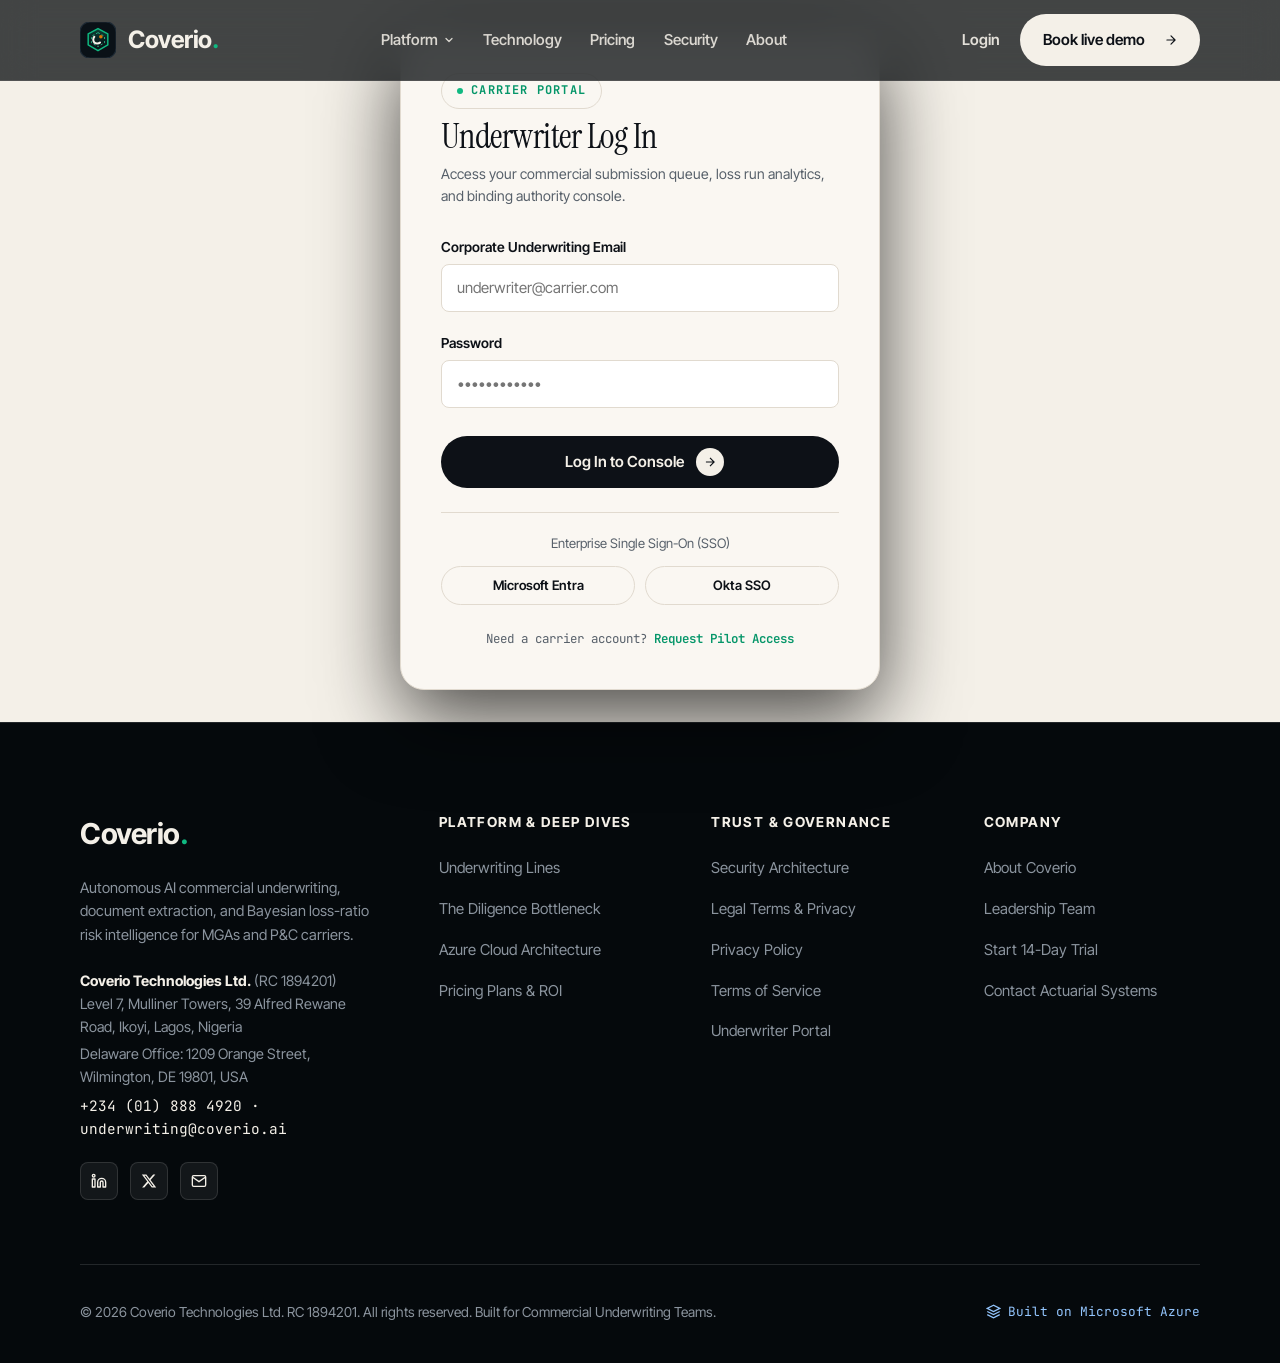
==== commit 37788a6f: "feat: complete Coverio redesign with 8 pages, centralized hero, premium pricing, and Calendly integr" ====
--- a/login.html
+++ b/login.html
@@ -3,29 +3,31 @@
 <head>
   <meta charset="UTF-8" />
   <meta name="viewport" content="width=device-width, initial-scale=1.0" />
-  <title>Underwriter Login — Coverio</title>
+  <title>Underwriter Console Login — Coverio</title>
   <meta name="description" content="Log in to your Coverio carrier underwriting dashboard and submission triage console." />
-  <meta name="theme-color" content="#070B0E" />
+  <meta name="theme-color" content="#080E13" />
   <link rel="canonical" href="https://coverio.ai/login.html" />
 
   <link rel="preconnect" href="https://fonts.googleapis.com" />
   <link rel="preconnect" href="https://fonts.gstatic.com" crossorigin />
   <link href="https://fonts.googleapis.com/css2?family=Instrument+Serif:ital@0;1&family=Inter+Tight:wght@400;500;600;700&family=JetBrains+Mono:wght@400;500;600;700&display=swap" rel="stylesheet" />
 
-  <link rel="stylesheet" href="assets/styles.css" />
+  <link rel="stylesheet" href="assets/styles.css?v=10.0" />
 </head>
-<body style="min-height: 100vh; display: flex; flex-direction: column; justify-content: space-between;">
-  <header class="site-nav">
-    <div class="wrap nav-inner">
-      <a href="index.html" class="brand">
+<body style="min-height: 100vh; display: flex; flex-direction: column; justify-content: space-between; background: var(--cream);">
+  <a class="skip-link" href="#main">Skip to content</a>
+
+  <header class="site-header scrolled" id="siteHeader">
+    <div class="container">
+      <a href="index.html" class="brand" aria-label="Coverio Home">
         <svg class="brand-mark" viewBox="0 0 44 44" width="36" height="36" fill="none" xmlns="http://www.w3.org/2000/svg">
           <rect width="44" height="44" rx="12" fill="#0A1117" stroke="#1C2833" stroke-width="1.5"/>
-          <path d="M22 8L34 14.5V28L22 35L10 28V14.5L22 8Z" fill="url(#coverioGradLog)" stroke="#10B981" stroke-width="1.8" stroke-linejoin="round"/>
+          <path d="M22 8L34 14.5V28L22 35L10 28V14.5L22 8Z" fill="url(#coverioGradSub)" stroke="#10B981" stroke-width="1.8" stroke-linejoin="round"/>
           <path d="M22 13L30 17.5V25.5L22 30L14 25.5V17.5L22 13Z" stroke="#34D399" stroke-width="1.2" stroke-dasharray="2.5 2.5" stroke-opacity="0.8"/>
           <path d="M17.5 18C15.8 19.8 15.8 23.2 17.5 25C19.2 26.8 22.8 26.8 24.5 25" stroke="#F5F1E9" stroke-width="2.4" stroke-linecap="round"/>
           <circle cx="25.5" cy="18" r="2.2" fill="#D97706"/>
           <defs>
-            <linearGradient id="coverioGradLog" x1="22" y1="8" x2="22" y2="35" gradientUnits="userSpaceOnUse">
+            <linearGradient id="coverioGradSub" x1="22" y1="8" x2="22" y2="35" gradientUnits="userSpaceOnUse">
               <stop stop-color="#10B981" stop-opacity="0.32"/>
               <stop offset="1" stop-color="#0A1117" stop-opacity="0.08"/>
             </linearGradient>
@@ -33,17 +35,78 @@
         </svg>
         <span class="brand-text">Coverio<span>.</span></span>
       </a>
-      <a href="index.html" class="btn btn-ghost btn-sm">← Back to Home</a>
+
+            <nav class="nav-links" aria-label="Primary Navigation">
+        <div class="nav-dropdown">
+          <span class="nav-dropdown-trigger">
+            Platform
+            <svg width="12" height="12" viewBox="0 0 24 24" fill="none" stroke="currentColor" stroke-width="2.5" stroke-linecap="round" stroke-linejoin="round"><polyline points="6 9 12 15 18 9"></polyline></svg>
+          </span>
+          <div class="nav-dropdown-panel">
+            <a href="solution.html">
+              <span class="dropdown-icon">
+                <svg width="16" height="16" viewBox="0 0 24 24" fill="none" stroke="currentColor" stroke-width="2"><path d="M22 11.08V12a10 10 0 1 1-5.93-9.14"/><polyline points="22 4 12 14.01 9 11.01"/></svg>
+              </span>
+              <span class="dropdown-label">
+                <span>Solutions</span>
+                <small>Underwriting models by commercial line</small>
+              </span>
+            </a>
+            <a href="problem.html">
+              <span class="dropdown-icon">
+                <svg width="16" height="16" viewBox="0 0 24 24" fill="none" stroke="currentColor" stroke-width="2"><circle cx="12" cy="12" r="10"/><line x1="12" y1="8" x2="12" y2="12"/><line x1="12" y1="16" x2="12.01" y2="16"/></svg>
+              </span>
+              <span class="dropdown-label">
+                <span>The Problem</span>
+                <small>Legacy submission drag & loss ratios</small>
+              </span>
+            </a>
+          </div>
+        </div>
+        <a href="technology.html">Technology</a>
+        <a href="pricing.html">Pricing</a>
+        <a href="security.html">Security</a>
+        <a href="about.html">About</a>
+      </nav>
+
+      <div class="nav-actions">
+        <a href="login.html" class="nav-login">Login</a>
+        <button type="button" class="btn header-cta" data-open-modal>
+          Book live demo
+          <span class="btn-arrow">
+            <svg width="14" height="14" viewBox="0 0 24 24" fill="none" stroke="currentColor" stroke-width="2" stroke-linecap="round" stroke-linejoin="round"><path d="M5 12h14M12 5l7 7-7 7"/></svg>
+          </span>
+        </button>
+      </div>
+
+      <button class="nav-toggle" id="navToggle" type="button" aria-label="Toggle navigation menu">
+        <svg viewBox="0 0 24 24" fill="none" stroke="currentColor" stroke-width="2"><line x1="3" y1="12" x2="21" y2="12"></line><line x1="3" y1="6" x2="21" y2="6"></line><line x1="3" y1="18" x2="21" y2="18"></line></svg>
+      </button>
     </div>
   </header>
 
-  <main style="display: grid; place-items: center; padding: 2rem var(--gutter);">
-    <div class="modal-card" style="box-shadow: var(--shadow-card);">
-      <span class="eyebrow" style="margin-bottom: 8px;">Carrier Portal</span>
-      <h1 style="font-family: var(--font-display); font-size: 2.2rem; margin-bottom: 8px;">Underwriter Log In</h1>
-      <p style="font-size: 0.88rem; color: var(--text-secondary); margin-bottom: 2rem;">Access your commercial submission queue, loss run analytics, and binding authority console.</p>
-
-      <form action="#" method="POST" onsubmit="event.preventDefault(); alert('Carrier SSO authentication endpoint reached. Please use your corporate Okta or Microsoft Entra credentials.');">
+    <!-- Fullscreen Mobile Menu -->
+  <div class="mobile-menu" id="mobileMenu" data-open="false">
+    <a href="solution.html">Solutions</a>
+    <a href="problem.html">The Problem</a>
+    <a href="technology.html">Technology &amp; Stack</a>
+    <a href="pricing.html">Pricing Plans</a>
+    <a href="security.html">Security Architecture</a>
+    <a href="about.html">About Coverio</a>
+    <a href="login.html">Underwriter Login</a>
+    <button type="button" class="btn btn--primary" style="margin-top: 1.5rem;" data-open-modal>
+      Book live demo
+      <span class="btn-arrow"><svg width="14" height="14" viewBox="0 0 24 24" fill="none" stroke="currentColor" stroke-width="2"><path d="M5 12h14M12 5l7 7-7 7"/></svg></span>
+    </button>
+  </div>
+
+<main style="display: grid; place-items: center; padding: 2rem 1.5rem;">
+    <div class="modal-box" style="max-width: 480px; width: 100%;">
+      <span class="chip" style="margin-bottom: 8px;">Carrier Portal</span>
+      <h1 style="font-size: 2.2rem; margin-bottom: 8px;">Underwriter Log In</h1>
+      <p style="font-size: 0.88rem; color: var(--muted); margin-bottom: 1.75rem;">Access your commercial submission queue, loss run analytics, and binding authority console.</p>
+
+      <form action="#" method="POST" onsubmit="event.preventDefault(); alert('Carrier SSO authentication endpoint reached. Please use your corporate Microsoft Entra or Okta credentials.');">
         <div class="form-group">
           <label class="form-label" for="userEmail">Corporate Underwriting Email</label>
           <input type="email" id="userEmail" class="form-input" placeholder="underwriter@carrier.com" required />
@@ -54,27 +117,124 @@
           <input type="password" id="userPass" class="form-input" placeholder="••••••••••••" required />
         </div>
 
-        <button type="submit" class="btn btn-primary btn-lg" style="width: 100%; margin-top: 0.5rem;">
+        <button type="submit" class="btn btn--primary" style="width: 100%; justify-content: center; margin-top: 0.5rem;">
           Log In to Console
+          <span class="btn-arrow"><svg viewBox="0 0 24 24" fill="none" stroke="currentColor" stroke-width="2"><path d="M5 12h14M12 5l7 7-7 7"/></svg></span>
         </button>
 
-        <div style="text-align: center; margin-top: 1.5rem; padding-top: 1.5rem; border-top: 1px solid var(--border-subtle);">
-          <p style="font-size: 0.84rem; color: var(--text-secondary); margin-bottom: 0.75rem;">Enterprise Single Sign-On (SSO)</p>
+        <div style="text-align: center; margin-top: 1.5rem; padding-top: 1.25rem; border-top: 1px solid var(--line);">
+          <p style="font-size: 0.82rem; color: var(--muted); margin-bottom: 0.75rem;">Enterprise Single Sign-On (SSO)</p>
           <div style="display: flex; gap: 10px;">
-            <button type="button" class="btn btn-ghost btn-sm" style="flex: 1;" onclick="alert('Redirecting to Okta SAML 2.0...');">Okta SSO</button>
-            <button type="button" class="btn btn-ghost btn-sm" style="flex: 1;" onclick="alert('Redirecting to Microsoft Entra ID...');">Entra ID (Azure)</button>
-          </div>
-        </div>
-
-        <p style="font-size: 0.76rem; font-family: var(--font-mono); color: var(--text-tertiary); text-align: center; margin-top: 1.5rem;">
-          Don't have an active pilot license? <a href="signup.html" style="color: var(--emerald-400);">Request Pilot Access</a>
+            <button type="button" class="btn btn--ghost" style="flex: 1; justify-content: center; font-size: 0.82rem; padding: 0.5rem;" onclick="alert('Redirecting to Microsoft Entra ID...');">Microsoft Entra</button>
+            <button type="button" class="btn btn--ghost" style="flex: 1; justify-content: center; font-size: 0.82rem; padding: 0.5rem;" onclick="alert('Redirecting to Okta SAML 2.0...');">Okta SSO</button>
+          </div>
+        </div>
+
+        <p style="font-size: 0.78rem; font-family: var(--font-mono); color: var(--muted); text-align: center; margin-top: 1.5rem;">
+          Need a carrier account? <a href="signup.html" style="color: var(--emerald-deep); font-weight: 600;">Request Pilot Access</a>
         </p>
       </form>
     </div>
   </main>
 
-  <footer style="text-align: center; padding: 1.5rem; font-size: 0.78rem; color: var(--text-tertiary);">
-    © 2026 Coverio Technologies Inc. All underwriting sessions are logged and encrypted.
+    <!-- ============================ FOOTER ============================ -->
+  <footer class="site-footer">
+    <div class="container">
+      <div class="footer-grid">
+        <div class="footer-col">
+          <a href="index.html" class="brand" style="margin-bottom: 1.25rem;">
+            <span class="brand-text" style="color: var(--cream); font-size: 1.8rem;">Coverio<span>.</span></span>
+          </a>
+          <p style="font-size: 0.92rem; color: var(--obsidian-muted); line-height: 1.6; max-width: 320px;">
+            Autonomous AI commercial underwriting, document extraction, and Bayesian loss-ratio risk intelligence for MGAs and P&amp;C carriers.
+          </p>
+
+          <div class="footer-contact-block">
+            <p><strong>Coverio Technologies Ltd.</strong> (RC 1894201)</p>
+            <p>Level 7, Mulliner Towers, 39 Alfred Rewane Road, Ikoyi, Lagos, Nigeria</p>
+            <p style="margin-top: 4px;">Delaware Office: 1209 Orange Street, Wilmington, DE 19801, USA</p>
+            <p style="margin-top: 6px; font-family: var(--font-mono); color: var(--cream);">+234 (01) 888 4920 &middot; underwriting@coverio.ai</p>
+          </div>
+
+          <div class="footer-social-row">
+            <a href="https://linkedin.com/company/coverio-ai" target="_blank" rel="noopener" class="footer-social-link" aria-label="Coverio on LinkedIn">
+              <svg width="16" height="16" viewBox="0 0 24 24" fill="none" stroke="currentColor" stroke-width="2" stroke-linecap="round" stroke-linejoin="round"><path d="M16 8a6 6 0 0 1 6 6v7h-4v-7a2 2 0 0 0-2-2 2 2 0 0 0-2 2v7h-4v-7a6 6 0 0 1 6-6z"/><rect x="2" y="9" width="4" height="12"/><circle cx="4" cy="4" r="2"/></svg>
+            </a>
+            <a href="https://x.com/CoverioAI" target="_blank" rel="noopener" class="footer-social-link" aria-label="Coverio on X">
+              <svg width="16" height="16" viewBox="0 0 24 24" fill="currentColor"><path d="M18.244 2.25h3.308l-7.227 8.26 8.502 11.24H16.17l-5.214-6.817L4.99 21.75H1.68l7.73-8.835L1.254 2.25H8.08l4.713 6.231zm-1.161 17.52h1.833L7.084 4.126H5.117z"/></svg>
+            </a>
+            <a href="mailto:underwriting@coverio.ai" class="footer-social-link" aria-label="Email Coverio">
+              <svg width="16" height="16" viewBox="0 0 24 24" fill="none" stroke="currentColor" stroke-width="2"><path d="M4 4h16c1.1 0 2 .9 2 2v12c0 1.1-.9 2-2 2H4c-1.1 0-2-.9-2-2V6c0-1.1.9-2 2-2z"/><polyline points="22,6 12,13 2,6"/></svg>
+            </a>
+          </div>
+        </div>
+
+        <div class="footer-col">
+          <h5>Platform &amp; Deep Dives</h5>
+          <ul>
+            <li><a href="solution.html">Underwriting Lines</a></li>
+            <li><a href="problem.html">The Diligence Bottleneck</a></li>
+            <li><a href="technology.html">Azure Cloud Architecture</a></li>
+            <li><a href="pricing.html">Pricing Plans &amp; ROI</a></li>
+          </ul>
+        </div>
+
+        <div class="footer-col">
+          <h5>Trust &amp; Governance</h5>
+          <ul>
+            <li><a href="security.html">Security Architecture</a></li>
+            <li><a href="legal.html">Legal Terms &amp; Privacy</a></li>
+            <li><a href="privacy.html">Privacy Policy</a></li>
+            <li><a href="terms.html">Terms of Service</a></li>
+            <li><a href="login.html">Underwriter Portal</a></li>
+          </ul>
+        </div>
+
+        <div class="footer-col">
+          <h5>Company</h5>
+          <ul>
+            <li><a href="about.html">About Coverio</a></li>
+            <li><a href="index.html#team">Leadership Team</a></li>
+            <li><a href="pricing.html">Start 14-Day Trial</a></li>
+            <li><a href="mailto:underwriting@coverio.ai">Contact Actuarial Systems</a></li>
+          </ul>
+        </div>
+      </div>
+
+      <div class="footer-bottom">
+        <div>&copy; 2026 Coverio Technologies Ltd. RC 1894201. All rights reserved. Built for Commercial Underwriting Teams.</div>
+        <div class="azure-badge">
+          <svg width="14" height="14" viewBox="0 0 24 24" fill="none" stroke="currentColor" stroke-width="2"><path d="M12 2L2 7l10 5 10-5-10-5zM2 17l10 5 10-5M2 12l10 5 10-5"/></svg>
+          Built on Microsoft Azure
+        </div>
+      </div>
+    </div>
   </footer>
+
+  <!-- Pilot Modal -->
+  <div class="modal-overlay" id="pilotModal" role="dialog" aria-modal="true" aria-labelledby="modalTitle">
+    <div class="modal-box">
+      <button type="button" class="modal-close" data-close-modal aria-label="Close modal">
+        <svg width="20" height="20" viewBox="0 0 24 24" fill="none" stroke="currentColor" stroke-width="2"><line x1="18" y1="6" x2="6" y2="18"></line><line x1="6" y1="6" x2="18" y2="18"></line></svg>
+      </button>
+      <div id="pilotForm">
+        <span class="chip" style="margin-bottom: 8px;">Enterprise Onboarding</span>
+        <h3 id="modalTitle" style="font-size: 1.8rem; margin-bottom: 8px;">Request Underwriting Demo</h3>
+        <p style="font-size: 0.9rem; color: var(--muted); margin-bottom: 1.5rem;">Join 2,400+ commercial underwriting teams deploying Coverio on live submission volume.</p>
+        <form>
+          <div class="form-group">
+            <label class="form-label" for="workEmail">Work Email</label>
+            <input type="email" id="workEmail" class="form-input" placeholder="underwriter@carrier.com" required />
+          </div>
+          <button type="submit" class="btn btn--primary" style="width: 100%; margin-top: 0.5rem; justify-content: center;">
+            Schedule Live Review
+            <span class="btn-arrow"><svg viewBox="0 0 24 24" fill="none" stroke="currentColor" stroke-width="2"><path d="M5 12h14M12 5l7 7-7 7"/></svg></span>
+          </button>
+        </form>
+      </div>
+    </div>
+  </div>
+
+  <script src="assets/app.js"></script>
 </body>
 </html>
--- a/assets/styles.css
+++ b/assets/styles.css
@@ -1,59 +1,66 @@
 /* ==========================================================================
-   COVERIO — Design System & Master Stylesheet
-   Editorial InsurTech Architecture: Warm Cream + Deep Obsidian + Emerald
-   Built to the standard of Verdyn.site & TrueDose.site
+   COVERIO — Luxury InsurTech Master Design System & Stylesheet (v5.0)
+   Designed for High-Converting Commercial Underwriting SaaS
    ========================================================================== */
 
 :root {
-  /* Editorial Palette */
-  --cream: #F5F1E9;        /* Warm primary paper background */
-  --paper: #FAF7F2;        /* Lighter card surface */
+  /* Core Surface Palette */
+  --cream: #F4F0E8;
+  --paper: #FAF7F2;
   --paper-elevated: #FFFFFF;
-  --ink: #111417;          /* Near-black text & dark hero accents */
-  --ink-90: rgba(17, 20, 23, 0.9);
-  --ink-70: rgba(17, 20, 23, 0.7);
-  --muted: #5F676E;        /* Secondary muted text */
-  --line: #E2DBD0;         /* Hairline editorial borders */
-  --line-subtle: rgba(17, 20, 23, 0.08);
-
-  /* Deep Technical & Band Colors */
-  --obsidian: #080E13;     /* Deep dark infrastructure & statement bands */
-  --obsidian-card: #0F171F;
-  --obsidian-line: rgba(255, 255, 255, 0.1);
-  --obsidian-text: #F8FAFC;
-  --obsidian-muted: #94A3B8;
-
-  /* Accents */
-  --emerald: #10B981;      /* Core brand accent: Risk clarity */
+  --ink: #0D1117;
+  --ink-90: rgba(13, 17, 23, 0.9);
+  --ink-70: rgba(13, 17, 23, 0.7);
+  --muted: #57606A;
+  --line: #E1DACF;
+  --line-subtle: rgba(13, 17, 23, 0.08);
+
+  /* Deep Technical Colors */
+  --obsidian: #070B0E;
+  --obsidian-surface: #0E151C;
+  --obsidian-card: #121B24;
+  --obsidian-line: rgba(255, 255, 255, 0.12);
+  --obsidian-text: #F0F6FC;
+  --obsidian-muted: #8B949E;
+
+  /* Accent Colors */
+  --emerald: #10B981;
+  --emerald-light: #34D399;
   --emerald-deep: #059669;
+  --emerald-glow: rgba(16, 185, 129, 0.22);
   --emerald-subtle: rgba(16, 185, 129, 0.12);
-  --gold: #D97706;         /* Warning / Referral signal */
-  --coral: #DC2626;        /* Decline signal */
+  --azure: #0078D4;
+  --gold: #D97706;
+  --coral: #EF4444;
 
   /* Typography */
   --font-display: "Instrument Serif", "Newsreader", Georgia, serif;
   --font-body: "Inter Tight", -apple-system, BlinkMacSystemFont, "Segoe UI", Roboto, sans-serif;
-  --font-mono: "JetBrains Mono", "Spline Sans Mono", monospace;
-
-  /* Spacing & Geometry */
+  --font-mono: "JetBrains Mono", "SF Mono", monospace;
+
+  /* Layout & Spacing */
   --maxw: 1200px;
-  --gap: clamp(1rem, 2.5vw, 2rem);
-  --section-y: clamp(4rem, 7vw, 7rem);
+  --maxw-narrow: 860px;
+  --gap: 2rem;
+  --section-y: clamp(6rem, 9vw, 9rem);
   --radius-sm: 8px;
   --radius: 16px;
   --radius-lg: 24px;
   --radius-pill: 9999px;
 
   /* Shadows */
-  --shadow-sm: 0 1px 3px rgba(17, 20, 23, 0.06);
-  --shadow: 0 10px 30px rgba(17, 20, 23, 0.08);
-  --shadow-lg: 0 20px 50px rgba(17, 20, 23, 0.18);
-  --shadow-dark: 0 24px 60px rgba(0, 0, 0, 0.6);
-
-  --ease: cubic-bezier(0.22, 1, 0.36, 1);
-}
-
-/* Base Resets */
+  --shadow-sm: 0 2px 8px rgba(13, 17, 23, 0.04);
+  --shadow: 0 14px 40px rgba(13, 17, 23, 0.08);
+  --shadow-lg: 0 24px 64px rgba(13, 17, 23, 0.14);
+  --shadow-dark: 0 28px 80px rgba(0, 0, 0, 0.7);
+  --shadow-emerald: 0 8px 30px rgba(16, 185, 129, 0.35);
+
+  --ease: cubic-bezier(0.16, 1, 0.3, 1);
+}
+
+/* ==========================================================================
+   Base Reset & Normalization
+   ========================================================================== */
 *, *::before, *::after {
   box-sizing: border-box;
   margin: 0;
@@ -77,10 +84,17 @@
   overflow-x: hidden;
 }
 
-img, svg, video {
+img, video {
   display: block;
   max-width: 100%;
   height: auto;
+}
+
+/* Strict SVG sizing rule */
+svg {
+  display: inline-block;
+  vertical-align: middle;
+  flex-shrink: 0;
 }
 
 a {
@@ -106,17 +120,16 @@
 }
 
 :focus-visible {
-  outline: 3px solid var(--emerald);
+  outline: 2px solid var(--emerald);
   outline-offset: 2px;
   border-radius: 4px;
 }
 
-/* Skip Link */
 .skip-link {
   position: absolute;
   left: -9999px;
   top: 0;
-  z-index: 999;
+  z-index: 9999;
   background: var(--ink);
   color: var(--cream);
   padding: 0.75rem 1.25rem;
@@ -127,22 +140,24 @@
   left: 0;
 }
 
-/* Typography Scale */
+/* ==========================================================================
+   Typography Scale
+   ========================================================================== */
 h1, h2, h3, h4 {
   font-family: var(--font-display);
   font-weight: 400;
-  line-height: 1.06;
+  line-height: 1.08;
   letter-spacing: -0.015em;
   color: inherit;
 }
 
-h1 { font-size: clamp(2.8rem, 6.2vw, 5.2rem); }
-h2 { font-size: clamp(2.1rem, 4.4vw, 3.5rem); }
-h3 { font-size: clamp(1.45rem, 2.4vw, 2rem); }
-h4 { font-size: clamp(1.15rem, 1.8vw, 1.4rem); }
+h1 { font-size: clamp(2.8rem, 5.5vw, 4.5rem); }
+h2 { font-size: clamp(2rem, 3.8vw, 3.2rem); }
+h3 { font-size: clamp(1.35rem, 2.2vw, 1.85rem); }
+h4 { font-size: clamp(1.1rem, 1.6vw, 1.35rem); }
 
 .lead {
-  font-size: clamp(1.08rem, 1.5vw, 1.3rem);
+  font-size: clamp(1.05rem, 1.4vw, 1.25rem);
   line-height: 1.6;
   color: var(--ink-90);
 }
@@ -165,14 +180,14 @@
 }
 
 .section-head {
-  max-width: 58ch;
+  max-width: 64ch;
 }
 .section-head--center {
   margin-inline: auto;
   text-align: center;
 }
-.section-head h2 { margin-top: 0.85rem; }
-.section-head p { margin-top: 1rem; }
+.section-head h2 { margin-top: 1rem; }
+.section-head p { margin-top: 1.25rem; }
 
 .grid {
   display: grid;
@@ -186,29 +201,26 @@
   align-items: center;
 }
 
-@media (max-width: 900px) {
-  .split {
-    grid-template-columns: 1fr;
-  }
-}
-
-/* Chips / Badges */
+@media (max-width: 920px) {
+  .split { grid-template-columns: 1fr; }
+}
+
+/* Chips / Tags */
 .chip {
   display: inline-flex;
   align-items: center;
   gap: 0.5rem;
-  font-family: var(--font-body);
-  font-size: 0.74rem;
-  font-weight: 650;
+  font-family: var(--font-mono);
+  font-size: 0.75rem;
+  font-weight: 700;
   text-transform: uppercase;
-  letter-spacing: 0.12em;
+  letter-spacing: 0.1em;
   color: var(--emerald-deep);
   background: var(--paper);
   border: 1px solid var(--line);
-  padding: 0.42rem 0.9rem;
+  padding: 0.45rem 0.95rem;
   border-radius: var(--radius-pill);
 }
-
 .chip::before {
   content: "";
   width: 6px;
@@ -219,43 +231,39 @@
 
 .chip--on-dark {
   color: var(--cream);
-  background: rgba(245, 241, 233, 0.1);
-  border-color: rgba(245, 241, 233, 0.2);
-}
-.chip--on-dark::before {
-  background: var(--emerald);
-}
-
-/* Buttons with Circular Arrow Icon */
+  background: rgba(255, 255, 255, 0.08);
+  border-color: rgba(255, 255, 255, 0.16);
+}
+
+/* Buttons */
 .btn {
   display: inline-flex;
   align-items: center;
   gap: 0.75rem;
   font-weight: 600;
-  font-size: 0.96rem;
-  padding: 0.7rem 0.85rem 0.7rem 1.35rem;
+  font-size: 0.95rem;
+  padding: 0.75rem 0.95rem 0.75rem 1.45rem;
   border-radius: var(--radius-pill);
-  transition: transform 0.25s var(--ease), background 0.25s var(--ease), color 0.25s var(--ease), box-shadow 0.25s var(--ease);
+  transition: transform 0.2s var(--ease), background 0.2s var(--ease), color 0.2s var(--ease), box-shadow 0.2s var(--ease), border-color 0.2s var(--ease);
   white-space: nowrap;
 }
 
 .btn .btn-arrow {
   display: grid;
   place-items: center;
-  width: 32px;
-  height: 32px;
+  width: 28px;
+  height: 28px;
   border-radius: 50%;
   flex: none;
-  transition: transform 0.3s var(--ease), background 0.25s var(--ease);
-}
-
+  transition: transform 0.2s var(--ease);
+}
 .btn .btn-arrow svg {
-  width: 15px;
-  height: 15px;
+  width: 14px;
+  height: 14px;
 }
 
 .btn:hover .btn-arrow {
-  transform: translateX(3px) rotate(-3deg);
+  transform: translateX(3px);
 }
 
 .btn--primary {
@@ -267,7 +275,7 @@
   color: var(--ink);
 }
 .btn--primary:hover {
-  background: #252A2E;
+  background: #252D37;
   box-shadow: var(--shadow);
   transform: translateY(-1px);
 }
@@ -276,7 +284,7 @@
   background: transparent;
   color: var(--ink);
   border: 1px solid var(--line);
-  padding: 0.7rem 1.15rem 0.7rem 1.35rem;
+  padding: 0.75rem 1.25rem 0.75rem 1.45rem;
 }
 .btn--ghost .btn-arrow {
   background: var(--ink);
@@ -290,6 +298,7 @@
 .btn--on-dark {
   background: var(--cream);
   color: var(--ink);
+  font-weight: 700;
 }
 .btn--on-dark .btn-arrow {
   background: var(--ink);
@@ -297,22 +306,40 @@
 }
 .btn--on-dark:hover {
   background: #FFFFFF;
-  box-shadow: 0 8px 24px rgba(0, 0, 0, 0.4);
+  box-shadow: 0 8px 24px rgba(0, 0, 0, 0.5);
+  transform: translateY(-2px);
+}
+
+.btn--ghost-dark {
+  background: rgba(255, 255, 255, 0.08);
+  color: var(--cream);
+  border: 1px solid rgba(255, 255, 255, 0.25);
+  padding: 0.75rem 1.25rem 0.75rem 1.45rem;
+}
+.btn--ghost-dark .btn-arrow {
+  background: rgba(255, 255, 255, 0.15);
+  color: var(--cream);
+}
+.btn--ghost-dark:hover {
+  background: rgba(255, 255, 255, 0.16);
+  border-color: rgba(255, 255, 255, 0.5);
   transform: translateY(-1px);
 }
 
-.btn--ghost-dark {
-  border: 1px solid rgba(245, 241, 233, 0.3);
-  color: var(--cream);
-  background: transparent;
-}
-.btn--ghost-dark .btn-arrow {
-  background: var(--cream);
-  color: var(--ink);
-}
-.btn--ghost-dark:hover {
-  background: rgba(245, 241, 233, 0.1);
-  border-color: var(--cream);
+.btn--emerald {
+  background: var(--emerald);
+  color: #061A12;
+  font-weight: 750;
+  box-shadow: var(--shadow-emerald);
+}
+.btn--emerald .btn-arrow {
+  background: #061A12;
+  color: var(--emerald);
+}
+.btn--emerald:hover {
+  background: var(--emerald-light);
+  transform: translateY(-2px);
+  box-shadow: 0 10px 40px rgba(16, 185, 129, 0.45);
 }
 
 /* ==========================================================================
@@ -320,479 +347,626 @@
    ========================================================================== */
 .site-header {
   position: fixed;
-  inset: 0 0 auto 0;
-  z-index: 100;
-  transition: background 0.3s var(--ease), box-shadow 0.3s var(--ease), border-color 0.3s var(--ease);
+  top: 0;
+  left: 0;
+  right: 0;
+  z-index: 900;
+  transition: background 0.3s var(--ease), border-color 0.3s var(--ease), backdrop-filter 0.3s var(--ease);
   border-bottom: 1px solid transparent;
 }
 
+.site-header.over-hero {
+  background: rgba(7, 11, 14, 0.75);
+  backdrop-filter: blur(16px);
+  -webkit-backdrop-filter: blur(16px);
+  border-bottom-color: rgba(255, 255, 255, 0.08);
+  color: var(--cream);
+}
+
+.site-header.scrolled {
+  background: rgba(244, 240, 232, 0.94);
+  backdrop-filter: blur(16px);
+  -webkit-backdrop-filter: blur(16px);
+  border-bottom-color: var(--line);
+  color: var(--ink);
+  box-shadow: 0 4px 20px rgba(13, 17, 23, 0.06);
+}
+
 .site-header .container {
   display: flex;
   align-items: center;
   justify-content: space-between;
-  height: 76px;
-}
-
-.site-header.scrolled {
-  background: rgba(245, 241, 233, 0.9);
-  backdrop-filter: blur(14px);
-  -webkit-backdrop-filter: blur(14px);
-  border-bottom-color: var(--line);
-  box-shadow: var(--shadow-sm);
+  height: 80px;
 }
 
 .brand {
   display: inline-flex;
   align-items: center;
-  gap: 10px;
+  gap: 0.75rem;
   font-weight: 700;
-  font-size: 1.35rem;
-}
-
+  font-size: 1.5rem;
+  letter-spacing: -0.02em;
+}
 .brand-mark {
+  width: 36px;
+  height: 36px;
+}
+.brand-text span {
+  color: var(--emerald);
+}
+
+.nav-links {
+  display: flex;
+  align-items: center;
+  gap: clamp(1rem, 2.2vw, 2rem);
+}
+
+.nav-links a {
+  font-size: 0.94rem;
+  font-weight: 550;
+  opacity: 0.85;
+  transition: opacity 0.2s ease, color 0.2s ease;
+  padding-block: 6px;
+}
+.nav-links a:hover {
+  opacity: 1;
+}
+
+/* Robust Dropdown Component */
+.nav-dropdown {
+  position: relative;
+  display: inline-block;
+}
+
+.nav-dropdown-trigger {
+  font-size: 0.94rem;
+  font-weight: 550;
+  opacity: 0.85;
+  transition: opacity 0.2s ease;
+  display: inline-flex;
+  align-items: center;
+  gap: 5px;
+  cursor: pointer;
+  background: none;
+  border: none;
+  font-family: inherit;
+  color: inherit;
+  padding-block: 6px;
+}
+.nav-dropdown-trigger svg {
+  width: 12px;
+  height: 12px;
+  transition: transform 0.2s ease;
+}
+.nav-dropdown:hover .nav-dropdown-trigger {
+  opacity: 1;
+}
+.nav-dropdown:hover .nav-dropdown-trigger svg {
+  transform: rotate(180deg);
+}
+
+.nav-dropdown-panel {
+  position: absolute;
+  top: 100%;
+  left: 50%;
+  transform: translateX(-50%) translateY(8px);
+  background: #FFFFFF;
+  border: 1px solid var(--line);
+  border-radius: var(--radius);
+  padding: 0.75rem;
+  min-width: 270px;
+  box-shadow: var(--shadow-lg);
+  display: none;
+  z-index: 1000;
+}
+.nav-dropdown:hover .nav-dropdown-panel {
+  display: block;
+}
+
+.site-header.over-hero .nav-dropdown-panel {
+  background: #0E151C;
+  border-color: rgba(255, 255, 255, 0.14);
+  box-shadow: 0 20px 50px rgba(0, 0, 0, 0.7);
+}
+
+.nav-dropdown-panel a {
+  display: flex !important;
+  align-items: center;
+  gap: 0.85rem;
+  padding: 0.75rem 0.95rem;
+  border-radius: var(--radius-sm);
+  font-size: 0.92rem;
+  font-weight: 550;
+  opacity: 1 !important;
+  transition: background 0.15s ease;
+}
+.nav-dropdown-panel a:hover {
+  background: var(--line-subtle);
+}
+.site-header.over-hero .nav-dropdown-panel a:hover {
+  background: rgba(255, 255, 255, 0.08);
+}
+
+.dropdown-icon {
   width: 34px;
   height: 34px;
+  border-radius: var(--radius-sm);
+  background: var(--emerald-subtle);
   display: grid;
   place-items: center;
-}
-
-.brand-text {
-  font-family: var(--font-display);
-  font-size: 1.65rem;
-  letter-spacing: -0.02em;
-}
-.brand-text span { color: var(--emerald); }
-
-.nav-links {
-  display: flex;
-  align-items: center;
-  gap: 0.25rem;
-}
-
-.nav-links a {
-  padding: 0.45rem 0.8rem;
-  border-radius: var(--radius-pill);
+  flex-shrink: 0;
+}
+.dropdown-icon svg {
+  width: 16px;
+  height: 16px;
+  color: var(--emerald-deep);
+}
+.site-header.over-hero .dropdown-icon svg {
+  color: var(--emerald);
+}
+
+.dropdown-label {
+  display: flex;
+  flex-direction: column;
+}
+.dropdown-label span {
   font-size: 0.92rem;
-  font-weight: 550;
+  font-weight: 650;
+}
+.dropdown-label small {
+  font-size: 0.76rem;
+  font-weight: 400;
+  color: var(--muted);
+  line-height: 1.3;
+  margin-top: 2px;
+}
+.site-header.over-hero .dropdown-label small {
+  color: var(--obsidian-muted);
+}
+
+/* Nav Actions (Login + CTA) with tight 8px gap */
+.nav-actions {
+  display: flex;
+  align-items: center;
+  gap: 8px;
+}
+
+.nav-login {
+  font-size: 0.94rem;
+  font-weight: 600;
+  color: var(--cream);
+  opacity: 0.9;
+  padding: 0.5rem 0.75rem;
+  transition: opacity 0.2s ease, color 0.2s ease;
+  white-space: nowrap;
+}
+.nav-login:hover {
+  opacity: 1;
+  color: var(--emerald);
+}
+.site-header.scrolled .nav-login {
   color: var(--ink);
-  transition: background 0.2s var(--ease), color 0.2s var(--ease);
-}
-.nav-links a:hover {
-  background: rgba(17, 20, 23, 0.06);
-}
-
-/* Header over Hero state (Transparent, light text) */
-.site-header:not(.scrolled).over-hero .brand { color: var(--cream); }
-.site-header:not(.scrolled).over-hero .nav-links a { color: var(--cream); }
-.site-header:not(.scrolled).over-hero .nav-links a:hover { background: rgba(245, 241, 233, 0.16); }
-.site-header:not(.scrolled).over-hero .header-cta { background: var(--cream); color: var(--ink); }
-.site-header:not(.scrolled).over-hero .header-cta .btn-arrow { background: var(--ink); color: var(--cream); }
-.site-header:not(.scrolled).over-hero .nav-toggle { color: var(--cream); }
+}
+.site-header.scrolled .nav-login:hover {
+  color: var(--emerald-deep);
+}
+
+.header-cta {
+  background: var(--cream);
+  color: var(--ink);
+}
+.site-header.scrolled .header-cta {
+  background: var(--ink);
+  color: var(--cream);
+}
+.site-header.scrolled .header-cta .btn-arrow {
+  background: var(--cream);
+  color: var(--ink);
+}
 
 .nav-toggle {
   display: none;
   width: 44px;
   height: 44px;
+  place-items: center;
   border-radius: var(--radius-sm);
-  color: var(--ink);
-  align-items: center;
-  justify-content: center;
-  position: relative;
-  z-index: 101;
-}
-
-/* Switch cleanly to hamburger at <= 1080px to prevent wrapping on laptops/smaller PCs */
-@media (max-width: 1080px) {
-  .nav-links, .header-cta { display: none; }
-  .nav-toggle { display: inline-flex; }
+  border: 1px solid rgba(255, 255, 255, 0.15);
+  color: currentColor;
+}
+.site-header.scrolled .nav-toggle {
+  border-color: var(--line);
+}
+
+@media (max-width: 980px) {
+  .nav-links { display: none; }
+  .nav-actions { display: none; }
+  .nav-toggle { display: grid; }
 }
 
 /* Fullscreen Mobile Menu */
 .mobile-menu {
   position: fixed;
   inset: 0;
-  z-index: 99;
-  background: var(--cream);
+  background: var(--obsidian);
+  color: var(--cream);
+  z-index: 850;
   display: flex;
   flex-direction: column;
-  padding: 7rem 2rem 2.5rem;
+  padding: 100px 2rem 3rem;
+  gap: 1.25rem;
   transform: translateY(-100%);
   transition: transform 0.4s var(--ease);
-  overflow-y: auto;
-}
-
-.mobile-menu[data-open="true"] { transform: translateY(0); }
-
+}
+.mobile-menu[data-open="true"] {
+  transform: translateY(0);
+}
 .mobile-menu a {
   font-family: var(--font-display);
   font-size: 2rem;
-  padding: 0.8rem 0;
-  border-bottom: 1px solid var(--line);
-  color: var(--ink);
-}
-
-body.menu-open { overflow: hidden; }
-body.menu-open .nav-toggle { color: var(--ink) !important; }
+  border-bottom: 1px solid var(--obsidian-line);
+  padding-bottom: 0.75rem;
+}
 
 /* ==========================================================================
-   Hero Section (Cinematic Full-Bleed Media)
+   1. HERO SECTION (High-Aesthetic Centralized Layout with Backdrop)
    ========================================================================== */
 .hero {
   position: relative;
-  min-height: 100svh;
-  display: flex;
-  align-items: flex-end;
-  color: var(--cream);
+  min-height: 96vh;
+  display: flex;
+  align-items: center;
+  justify-content: center;
+  padding-top: 140px;
+  padding-bottom: 7rem;
+  background-color: var(--obsidian);
+  color: var(--obsidian-text);
   overflow: hidden;
-  padding-bottom: clamp(3rem, 6vw, 5rem);
-  padding-top: 100px;
-}
-
-.hero__media {
+}
+
+/* Cinematic Underwriting Operations Backdrop (Crystal Clear & Vibrant) */
+.hero__backdrop {
   position: absolute;
   inset: 0;
-  z-index: -2;
-}
-
-.hero__media img {
+  z-index: 1;
+  overflow: hidden;
+}
+.hero__backdrop-img {
   width: 100%;
   height: 100%;
   object-fit: cover;
-}
-
-.hero__media::after {
-  content: "";
+  object-position: center 30%;
+  filter: saturate(1.15) brightness(0.95);
+  opacity: 0.75;
+}
+.hero__backdrop-overlay {
   position: absolute;
   inset: 0;
-  background: linear-gradient(180deg, rgba(8, 14, 19, 0.48) 0%, rgba(8, 14, 19, 0.15) 35%, rgba(8, 14, 19, 0.65) 65%, rgba(8, 14, 19, 0.96) 100%);
+  background: radial-gradient(circle at 50% 40%, rgba(7, 11, 14, 0.15) 0%, rgba(7, 11, 14, 0.6) 100%),
+              linear-gradient(180deg, rgba(7, 11, 14, 0.2) 0%, rgba(7, 11, 14, 0.75) 100%);
 }
 
 .hero__inner {
   position: relative;
+  z-index: 10;
   width: 100%;
 }
 
+.hero__inner .container {
+  display: flex;
+  flex-direction: column;
+  align-items: center;
+  text-align: center;
+  max-width: 1120px;
+}
+
 .hero h1 {
-  max-width: 16ch;
-  color: var(--cream);
+  margin-top: 1rem;
+  margin-bottom: 1.75rem;
+  max-width: 32ch;
+  margin-inline: auto;
+  color: #FFFFFF;
+  text-align: center;
+  text-shadow: 0 4px 30px rgba(0,0,0,0.7);
+  font-size: clamp(2.8rem, 5.5vw, 4.4rem);
+  line-height: 1.12;
+}
+
+@media (max-width: 768px) {
+  .desktop-only { display: none; }
 }
 
 .hero .lead {
-  color: rgba(245, 241, 233, 0.92);
-  max-width: 48ch;
-  margin-top: 1.4rem;
+  color: #E2E8F0;
+  max-width: 62ch;
+  margin-bottom: 2.75rem;
+  margin-inline: auto;
+  text-align: center;
+  font-size: clamp(1.1rem, 1.5vw, 1.3rem);
+  text-shadow: 0 2px 10px rgba(0,0,0,0.6);
 }
 
 .hero__cta {
-  margin-top: 2.25rem;
   display: flex;
   gap: 1.25rem;
   flex-wrap: wrap;
   align-items: center;
+  justify-content: center;
+  margin-bottom: 3rem;
 }
 
 .hero__trust-strip {
   display: flex;
   align-items: center;
-  gap: 1.5rem;
-  margin-top: 2.5rem;
+  justify-content: center;
+  gap: 1.75rem;
   font-family: var(--font-mono);
-  font-size: 0.78rem;
-  color: rgba(245, 241, 233, 0.7);
+  font-size: 0.82rem;
+  color: var(--obsidian-muted);
   flex-wrap: wrap;
-}
-
+  margin-bottom: 4rem;
+}
 .hero__trust-strip span {
   display: inline-flex;
   align-items: center;
-  gap: 6px;
-}
-
+  gap: 7px;
+}
+.hero__trust-strip svg {
+  width: 15px;
+  height: 15px;
+  color: #60A5FA;
+}
 .hero__trust-strip .dot {
   width: 4px;
   height: 4px;
   border-radius: 50%;
-  background: var(--emerald);
-}
-
-/* Floating Live Underwriting Stamp Widget */
+  background: rgba(255, 255, 255, 0.3);
+}
+
+/* Floating Underwriting Telemetry Widget */
 .hero__floating-widget {
   position: absolute;
-  right: clamp(1rem, 4vw, 2.5rem);
-  bottom: clamp(3rem, 6vw, 5rem);
-  width: clamp(280px, 30vw, 360px);
-  background: rgba(8, 14, 19, 0.88);
+  right: clamp(1.5rem, 4vw, 4.5rem);
+  bottom: 2.5rem;
+  background: rgba(14, 22, 31, 0.95);
+  border: 1px solid rgba(255, 255, 255, 0.16);
+  border-radius: var(--radius);
+  padding: 1.25rem 1.4rem;
+  max-width: 350px;
+  width: 100%;
+  box-shadow: var(--shadow-dark);
+  z-index: 20;
   backdrop-filter: blur(16px);
-  border: 1px solid rgba(255, 255, 255, 0.15);
-  border-radius: var(--radius);
-  padding: 1.5rem;
-  box-shadow: var(--shadow-dark);
-}
-
-@media (max-width: 860px) {
+  -webkit-backdrop-filter: blur(16px);
+  text-align: left;
+}
+@media (max-width: 1080px) {
   .hero__floating-widget { display: none; }
 }
 
 .widget-tag {
+  display: flex;
+  justify-content: space-between;
   font-family: var(--font-mono);
   font-size: 0.72rem;
+  color: var(--emerald);
+  margin-bottom: 0.6rem;
+  letter-spacing: 0.05em;
   font-weight: 700;
-  text-transform: uppercase;
-  color: var(--emerald);
-  display: flex;
-  justify-content: space-between;
-  align-items: center;
+}
+.widget-title {
+  font-weight: 600;
+  font-size: 0.96rem;
+  color: #FFFFFF;
+}
+.widget-sub {
+  font-size: 0.78rem;
+  color: var(--obsidian-muted);
+  font-family: var(--font-mono);
   margin-bottom: 0.75rem;
 }
-
-.widget-title {
-  font-size: 1.05rem;
-  font-weight: 600;
-  color: var(--cream);
-  margin-bottom: 4px;
-}
-
-.widget-sub {
-  font-family: var(--font-mono);
-  font-size: 0.76rem;
-  color: var(--obsidian-muted);
-  margin-bottom: 1rem;
-}
-
 .widget-gauge-bar {
-  height: 8px;
+  height: 5px;
   background: rgba(255, 255, 255, 0.1);
-  border-radius: var(--radius-pill);
+  border-radius: 3px;
   overflow: hidden;
-  margin-bottom: 0.5rem;
-}
-
+  margin-bottom: 0.75rem;
+}
 .widget-gauge-fill {
+  width: 82%;
   height: 100%;
-  width: 38.4%;
-  background: var(--emerald);
-  border-radius: var(--radius-pill);
-}
-
+  background: linear-gradient(90deg, var(--emerald), #34D399);
+}
 .widget-verdict {
   display: inline-flex;
   align-items: center;
-  gap: 6px;
-  padding: 4px 10px;
-  border-radius: var(--radius-sm);
-  background: rgba(16, 185, 129, 0.15);
-  border: 1px solid var(--emerald);
+  gap: 4px;
+  font-family: var(--font-mono);
+  font-size: 0.75rem;
+  font-weight: 700;
   color: var(--emerald);
-  font-family: var(--font-mono);
-  font-size: 0.76rem;
-  font-weight: 700;
+  background: var(--emerald-subtle);
+  padding: 2px 7px;
+  border-radius: 4px;
 }
 
 /* ==========================================================================
-   Editorial Problem Section & Photo Split
+   2. BUILT FOR SECTION
    ========================================================================== */
-.photo-frame {
-  border-radius: var(--radius-lg);
-  overflow: hidden;
-  position: relative;
-  box-shadow: var(--shadow);
-}
-
-.photo-frame img {
-  width: 100%;
-  height: 100%;
-  object-fit: cover;
-}
-
-.photo-caption {
-  position: absolute;
-  bottom: 16px;
-  left: 16px;
-  right: 16px;
-  background: rgba(17, 20, 23, 0.85);
-  backdrop-filter: blur(12px);
-  border-radius: var(--radius-sm);
-  padding: 10px 14px;
-  color: var(--cream);
-  display: flex;
-  justify-content: space-between;
-  align-items: center;
-  font-size: 0.84rem;
-}
-
-.stat-pills-row {
+.built-for-grid {
   display: grid;
   grid-template-columns: repeat(3, 1fr);
-  gap: 1.5rem;
-  margin-top: 3.5rem;
-}
-
-@media (max-width: 768px) {
-  .stat-pills-row { grid-template-columns: 1fr; }
-}
-
-.stat-pill-card {
+  gap: 1.75rem;
+  margin-top: 3rem;
+}
+@media (max-width: 860px) {
+  .built-for-grid { grid-template-columns: 1fr; }
+}
+
+.persona-card {
   background: var(--paper);
   border: 1px solid var(--line);
   border-radius: var(--radius);
-  padding: 1.75rem;
-}
-
-.stat-pill-card .stat-num {
-  font-family: var(--font-display);
-  font-size: 2.8rem;
-  line-height: 1;
-  color: var(--ink);
-  margin-bottom: 0.5rem;
-}
-.stat-pill-card.signal .stat-num { color: var(--emerald-deep); }
-.stat-pill-card.alert .stat-num { color: var(--gold); }
-
-.stat-pill-card h4 {
-  font-family: var(--font-body);
-  font-size: 1.05rem;
-  font-weight: 650;
-  margin-bottom: 0.5rem;
-}
-
-.stat-pill-card p {
-  font-size: 0.9rem;
+  padding: 2.25rem 2rem;
+  transition: transform 0.25s var(--ease), border-color 0.25s var(--ease), box-shadow 0.25s var(--ease);
+}
+.persona-card:hover {
+  transform: translateY(-4px);
+  border-color: var(--ink);
+  box-shadow: var(--shadow);
+}
+.persona-tag {
+  font-family: var(--font-mono);
+  font-size: 0.78rem;
+  color: var(--emerald-deep);
+  font-weight: 700;
+  text-transform: uppercase;
+  margin-bottom: 0.85rem;
+}
+.persona-card h3 {
+  font-size: 1.5rem;
+  margin-bottom: 0.75rem;
+}
+.persona-card p {
+  font-size: 0.95rem;
   color: var(--muted);
+  line-height: 1.6;
 }
 
 /* ==========================================================================
-   Media Cards & Domain Solutions (Verdyn Style)
+   3. THREE PILLARS
    ========================================================================== */
-.media-card {
+.pillars-grid {
+  display: grid;
+  grid-template-columns: repeat(3, 1fr);
+  gap: 2rem;
+  margin-top: 3.5rem;
+}
+@media (max-width: 960px) {
+  .pillars-grid { grid-template-columns: 1fr; }
+}
+
+.pillar-card {
+  background: #FFFFFF;
+  border: 1px solid var(--line);
+  border-radius: var(--radius-lg);
+  padding: 2.5rem 2.25rem;
+  display: flex;
+  flex-direction: column;
+  box-shadow: var(--shadow-sm);
+  transition: transform 0.25s var(--ease), box-shadow 0.25s var(--ease);
+}
+.pillar-card:hover {
+  transform: translateY(-4px);
+  box-shadow: var(--shadow);
+}
+.pillar-num {
+  font-family: var(--font-mono);
+  font-size: 0.82rem;
+  color: var(--muted);
+  margin-bottom: 0.85rem;
+}
+.pillar-card h3 {
+  font-size: 1.6rem;
+  margin-bottom: 0.75rem;
+}
+.pillar-card p {
+  font-size: 0.95rem;
+  color: var(--muted);
+  margin-bottom: 1.75rem;
+}
+
+/* ==========================================================================
+   4. PROBLEM VS WITH PRODUCT
+   ========================================================================== */
+.comparison-grid {
+  display: grid;
+  grid-template-columns: 1fr 1fr;
+  gap: 2rem;
+  margin-top: 3.5rem;
+}
+@media (max-width: 800px) {
+  .comparison-grid { grid-template-columns: 1fr; }
+}
+
+.compare-card {
+  border-radius: var(--radius-lg);
+  padding: 2.5rem;
+}
+.compare-card--old {
+  background: #FFF1F2;
+  border: 1px solid #FECDD3;
+}
+.compare-card--old h3 { color: #9F1239; margin-bottom: 1.25rem; }
+.compare-card--new {
+  background: #ECFDF5;
+  border: 1px solid #A7F3D0;
+}
+.compare-card--new h3 { color: #065F46; margin-bottom: 1.25rem; }
+
+.compare-list li {
   position: relative;
-  display: block;
-  border-radius: var(--radius-lg);
-  overflow: hidden;
-  min-height: 320px;
-  color: var(--cream);
-  isolation: isolate;
-  transition: transform 0.35s var(--ease), box-shadow 0.35s var(--ease);
-}
-
-.media-card img {
-  position: absolute;
-  inset: 0;
-  width: 100%;
-  height: 100%;
-  object-fit: cover;
-  z-index: -2;
-  transition: transform 0.6s var(--ease);
-}
-
-.media-card::after {
-  content: "";
-  position: absolute;
-  inset: 0;
-  z-index: -1;
-  background: linear-gradient(180deg, rgba(8, 14, 19, 0.1) 20%, rgba(8, 14, 19, 0.85) 100%);
-}
-
-.media-card:hover {
-  transform: translateY(-4px);
-  box-shadow: var(--shadow-lg);
-}
-.media-card:hover img {
-  transform: scale(1.04);
-}
-
-.media-card__body {
+  padding-left: 2rem;
+  margin-bottom: 1rem;
+  font-size: 0.96rem;
+  line-height: 1.5;
+}
+.compare-card--old li::before {
+  content: "✕";
   position: absolute;
   left: 0;
-  bottom: 0;
-  right: 0;
-  padding: clamp(1.5rem, 3vw, 2rem);
-  display: flex;
-  flex-direction: column;
-  gap: 0.75rem;
-  align-items: flex-start;
-}
-
-.media-card__body h3 { color: var(--cream); }
-.media-card__body p { color: rgba(245, 241, 233, 0.88); font-size: 0.95rem; max-width: 44ch; }
-
-.learn-more {
-  display: inline-flex;
-  align-items: center;
-  gap: 0.5rem;
-  font-size: 0.86rem;
-  font-weight: 600;
-  padding: 0.45rem 0.75rem 0.45rem 1.1rem;
-  border-radius: var(--radius-pill);
-  background: var(--cream);
-  color: var(--ink);
-  transition: gap 0.25s var(--ease), background 0.25s var(--ease);
-}
-.learn-more svg { width: 14px; height: 14px; }
-.media-card:hover .learn-more { gap: 0.75rem; background: #FFFFFF; }
-
-.services-grid {
-  grid-template-columns: 1fr 1fr;
-}
-@media (max-width: 768px) {
-  .services-grid { grid-template-columns: 1fr; }
+  color: #E11D48;
+  font-weight: 700;
+}
+.compare-card--new li::before {
+  content: "✓";
+  position: absolute;
+  left: 0;
+  color: #059669;
+  font-weight: 700;
 }
 
 /* ==========================================================================
-   4-Step Workflow Grid
+   5. HOW IT WORKS (4 Steps)
    ========================================================================== */
 .steps-grid {
+  display: grid;
   grid-template-columns: repeat(4, 1fr);
-  margin-top: 3rem;
-}
-@media (max-width: 960px) {
-  .steps-grid { grid-template-columns: repeat(2, 1fr); }
+  gap: 1.75rem;
+  margin-top: 3.5rem;
+}
+@media (max-width: 980px) {
+  .steps-grid { grid-template-columns: 1fr 1fr; }
 }
 @media (max-width: 580px) {
   .steps-grid { grid-template-columns: 1fr; }
 }
 
 .step-card {
-  background: var(--paper);
+  background: #FFFFFF;
   border: 1px solid var(--line);
   border-radius: var(--radius);
-  padding: 1.75rem;
-  display: flex;
-  flex-direction: column;
-  gap: 0.85rem;
-  transition: transform 0.25s var(--ease), box-shadow 0.25s var(--ease);
-}
-.step-card:hover {
-  transform: translateY(-3px);
-  box-shadow: var(--shadow);
-}
-
+  padding: 2rem 1.85rem;
+  position: relative;
+}
 .step-num {
   font-family: var(--font-mono);
-  font-size: 0.8rem;
+  font-size: 0.88rem;
   font-weight: 700;
   color: var(--emerald-deep);
-  background: rgba(16, 185, 129, 0.1);
-  width: 34px;
-  height: 34px;
-  border-radius: 50%;
-  display: grid;
-  place-items: center;
-}
-
+  margin-bottom: 1rem;
+}
 .step-card h3 {
-  font-family: var(--font-body);
-  font-size: 1.15rem;
-  font-weight: 650;
-}
-
+  font-size: 1.4rem;
+  margin-bottom: 0.75rem;
+}
 .step-card p {
-  font-size: 0.9rem;
+  font-size: 0.94rem;
   color: var(--muted);
-  line-height: 1.55;
+  line-height: 1.6;
 }
 
 /* ==========================================================================
-   Technical Statement Band (Tech Stack & Infrastructure)
+   6. TECHNOLOGY SECTION
    ========================================================================== */
 .tech-band {
   background: var(--obsidian);
@@ -800,179 +974,506 @@
   border-block: 1px solid var(--obsidian-line);
 }
 
-.tech-band h2 { color: var(--cream); }
-.tech-band .lead { color: var(--obsidian-muted); }
-
 .tech-feature-card {
   background: var(--obsidian-card);
   border: 1px solid var(--obsidian-line);
   border-radius: var(--radius);
-  padding: 1.75rem;
-  display: flex;
-  flex-direction: column;
-  gap: 0.75rem;
-  transition: border-color 0.2s ease;
+  padding: 2.25rem 2rem;
+  transition: border-color 0.25s ease;
 }
 .tech-feature-card:hover {
-  border-color: var(--emerald);
-}
-
+  border-color: rgba(255, 255, 255, 0.35);
+}
 .tech-feature-card h3 {
-  font-family: var(--font-body);
-  font-size: 1.15rem;
-  font-weight: 650;
   color: var(--cream);
-}
-
+  font-size: 1.45rem;
+  margin-bottom: 0.75rem;
+}
 .tech-feature-card p {
-  font-size: 0.9rem;
   color: var(--obsidian-muted);
-  line-height: 1.55;
-}
-
+  font-size: 0.95rem;
+  line-height: 1.6;
+}
 .tech-chips-row {
   display: flex;
   flex-wrap: wrap;
-  gap: 8px;
-  margin-top: 6px;
-}
-
+  gap: 0.6rem;
+  margin-top: 1.5rem;
+}
 .tech-chip {
   font-family: var(--font-mono);
-  font-size: 0.72rem;
-  padding: 3px 9px;
-  border-radius: var(--radius-sm);
-  background: rgba(255, 255, 255, 0.06);
-  color: var(--obsidian-muted);
+  font-size: 0.76rem;
+  background: rgba(255, 255, 255, 0.08);
+  border: 1px solid rgba(255, 255, 255, 0.16);
+  color: #E2E8F0;
+  padding: 0.35rem 0.75rem;
+  border-radius: 4px;
 }
 
 /* ==========================================================================
-   Executive Team Cards (Verdyn Standard)
+   7. FEATURES & TRACTION
    ========================================================================== */
-.team-split-grid {
-  grid-template-columns: 1fr 1fr;
-  margin-top: 3rem;
-}
-@media (max-width: 860px) {
-  .team-split-grid { grid-template-columns: 1fr; }
-}
-
-.team-profile-card {
+.features-six-grid {
+  display: grid;
+  grid-template-columns: repeat(3, 1fr);
+  gap: 1.75rem;
+  margin-top: 3.5rem;
+}
+@media (max-width: 900px) {
+  .features-six-grid { grid-template-columns: 1fr 1fr; }
+}
+@media (max-width: 600px) {
+  .features-six-grid { grid-template-columns: 1fr; }
+}
+
+.feature-six-card {
   background: var(--paper);
   border: 1px solid var(--line);
+  border-radius: var(--radius);
+  padding: 2rem 1.85rem;
+}
+.feature-micro-stat {
+  font-family: var(--font-mono);
+  font-size: 0.82rem;
+  font-weight: 700;
+  color: var(--emerald-deep);
+  margin-bottom: 0.95rem;
+}
+.feature-six-card h3 {
+  font-size: 1.4rem;
+  margin-bottom: 0.65rem;
+}
+.feature-six-card p {
+  font-size: 0.94rem;
+  color: var(--muted);
+  line-height: 1.6;
+}
+
+.stat-pills-row {
+  display: grid;
+  grid-template-columns: repeat(3, 1fr);
+  gap: 1.75rem;
+}
+@media (max-width: 860px) {
+  .stat-pills-row { grid-template-columns: 1fr; }
+}
+
+.stat-pill-card {
+  background: #FFFFFF;
+  border: 1px solid var(--line);
+  border-radius: var(--radius);
+  padding: 2.5rem 2.25rem;
+}
+.stat-num {
+  font-family: var(--font-display);
+  font-size: clamp(3rem, 4.5vw, 4rem);
+  line-height: 1;
+  color: var(--ink);
+  margin-bottom: 0.75rem;
+}
+.stat-pill-card.signal .stat-num {
+  color: var(--emerald-deep);
+}
+.stat-pill-card h4 {
+  font-family: var(--font-body);
+  font-weight: 700;
+  font-size: 1.1rem;
+  margin-bottom: 0.5rem;
+}
+.stat-pill-card p {
+  font-size: 0.92rem;
+  color: var(--muted);
+}
+
+/* ==========================================================================
+   8. ULTRA-PREMIUM PRICING SECTION (World-Class Aesthetics)
+   ========================================================================== */
+.pricing-header-wrap {
+  text-align: center;
+  max-width: 72ch;
+  margin-inline: auto;
+}
+
+.pricing-billing-toggle {
+  display: inline-flex;
+  align-items: center;
+  gap: 1rem;
+  background: #FFFFFF;
+  border: 1px solid var(--line);
+  padding: 0.55rem 1.25rem;
+  border-radius: var(--radius-pill);
+  margin-top: 2.25rem;
+  font-size: 0.92rem;
+  font-weight: 600;
+  box-shadow: var(--shadow-sm);
+}
+.pricing-billing-toggle input { display: none; }
+.toggle-pill {
+  width: 48px;
+  height: 26px;
+  background: #CBD5E1;
+  border-radius: var(--radius-pill);
+  position: relative;
+  cursor: pointer;
+  transition: background 0.2s ease;
+}
+.toggle-pill::after {
+  content: "";
+  position: absolute;
+  top: 3px;
+  left: 3px;
+  width: 20px;
+  height: 20px;
+  border-radius: 50%;
+  background: #FFFFFF;
+  transition: transform 0.2s ease;
+  box-shadow: 0 2px 4px rgba(0,0,0,0.2);
+}
+.pricing-billing-toggle input:checked + .toggle-pill {
+  background: var(--emerald);
+}
+.pricing-billing-toggle input:checked + .toggle-pill::after {
+  transform: translateX(22px);
+}
+.discount-badge {
+  font-family: var(--font-mono);
+  font-size: 0.74rem;
+  font-weight: 700;
+  color: var(--emerald-deep);
+  background: var(--emerald-subtle);
+  padding: 4px 12px;
+  border-radius: var(--radius-pill);
+  border: 1px solid rgba(16, 185, 129, 0.2);
+}
+
+.pricing-grid {
+  display: grid;
+  grid-template-columns: repeat(3, 1fr);
+  gap: 2rem;
+  margin-top: 3.5rem;
+  align-items: stretch;
+}
+@media (max-width: 960px) {
+  .pricing-grid { grid-template-columns: 1fr; max-width: 520px; margin-inline: auto; }
+}
+
+.pricing-card {
+  background: #FFFFFF;
+  border: 1px solid var(--line);
   border-radius: var(--radius-lg);
-  padding: 2rem;
+  padding: 2.75rem 2.25rem 2.5rem;
+  display: flex;
+  flex-direction: column;
+  position: relative;
+  transition: transform 0.3s var(--ease), box-shadow 0.3s var(--ease), border-color 0.3s var(--ease);
+  box-shadow: var(--shadow-sm);
+}
+.pricing-card:hover {
+  transform: translateY(-6px);
+  box-shadow: var(--shadow-lg);
+  border-color: var(--ink);
+}
+
+/* Featured / Recommended Card */
+.pricing-card--popular {
+  background: #0E161F;
+  color: var(--obsidian-text);
+  border: 2px solid var(--emerald);
+  box-shadow: var(--shadow-dark), 0 0 40px rgba(16, 185, 129, 0.15);
+  transform: scale(1.03);
+  z-index: 2;
+}
+.pricing-card--popular:hover {
+  transform: scale(1.03) translateY(-6px);
+  box-shadow: var(--shadow-dark), 0 0 50px rgba(16, 185, 129, 0.25);
+}
+
+.popular-badge {
+  position: absolute;
+  top: -13px;
+  left: 50%;
+  transform: translateX(-50%);
+  background: var(--emerald);
+  color: #061A12;
+  font-family: var(--font-mono);
+  font-size: 0.72rem;
+  font-weight: 800;
+  padding: 4px 14px;
+  border-radius: var(--radius-pill);
+  text-transform: uppercase;
+  letter-spacing: 0.08em;
+  white-space: nowrap;
+  box-shadow: 0 4px 12px rgba(16, 185, 129, 0.35);
+}
+
+.pricing-tier-name {
+  font-family: var(--font-mono);
+  font-size: 0.85rem;
+  font-weight: 700;
+  text-transform: uppercase;
+  color: var(--emerald-deep);
+  letter-spacing: 0.06em;
+  margin-bottom: 0.85rem;
+}
+.pricing-card--popular .pricing-tier-name {
+  color: var(--emerald);
+}
+
+.pricing-price {
+  font-family: var(--font-display);
+  font-size: 3.6rem;
+  line-height: 1;
+  color: var(--ink);
+  margin-bottom: 0.5rem;
+}
+.pricing-card--popular .pricing-price {
+  color: #FFFFFF;
+}
+.pricing-price span {
+  font-family: var(--font-body);
+  font-size: 0.95rem;
+  font-weight: 500;
+  color: var(--muted);
+}
+.pricing-card--popular .pricing-price span {
+  color: var(--obsidian-muted);
+}
+
+.pricing-sub {
+  font-size: 0.92rem;
+  color: var(--muted);
+  margin-bottom: 1.5rem;
+  line-height: 1.55;
+  min-height: 44px;
+}
+.pricing-card--popular .pricing-sub {
+  color: #94A3B8;
+}
+
+.pricing-divider {
+  border: none;
+  border-top: 1px solid var(--line);
+  margin-bottom: 1.75rem;
+}
+.pricing-card--popular .pricing-divider {
+  border-top-color: rgba(255, 255, 255, 0.12);
+}
+
+.pricing-features-list {
+  margin-bottom: 2.5rem;
+  flex: 1;
+}
+.pricing-features-list li {
+  position: relative;
+  padding-left: 1.75rem;
+  margin-bottom: 0.9rem;
+  font-size: 0.92rem;
+  color: var(--ink-90);
+  line-height: 1.45;
+}
+.pricing-card--popular .pricing-features-list li {
+  color: #E2E8F0;
+}
+.pricing-features-list li::before {
+  content: "✓";
+  position: absolute;
+  left: 0;
+  color: var(--emerald-deep);
+  font-weight: 800;
+}
+.pricing-card--popular .pricing-features-list li::before {
+  color: var(--emerald);
+}
+.pricing-features-list li strong {
+  font-weight: 650;
+  color: var(--ink);
+}
+.pricing-card--popular .pricing-features-list li strong {
+  color: #FFFFFF;
+}
+
+/* ==========================================================================
+   9. CALENDLY & FINAL CTA
+   ========================================================================== */
+.final-cta-band {
+  background: var(--obsidian);
+  color: var(--obsidian-text);
+  border-top: 1px solid var(--obsidian-line);
+  padding-block: clamp(5rem, 8vw, 8rem);
+}
+.calendly-wrapper {
+  background: #FFFFFF;
+  border-radius: var(--radius-lg);
+  overflow: hidden;
+  margin-top: 3rem;
+  box-shadow: var(--shadow-dark);
+  color: var(--ink);
+}
+
+.calendly-card-grid {
   display: grid;
-  grid-template-columns: 160px 1fr;
-  gap: 1.75rem;
-  align-items: start;
-  transition: transform 0.25s var(--ease), box-shadow 0.25s var(--ease);
-}
-@media (max-width: 580px) {
-  .team-profile-card { grid-template-columns: 1fr; }
-}
-
-.team-profile-card:hover {
-  transform: translateY(-3px);
-  box-shadow: var(--shadow);
-}
-
-.team-avatar {
-  width: 100%;
-  aspect-ratio: 1/1;
-  border-radius: var(--radius);
+  grid-template-columns: 1fr 1.35fr;
+  min-height: 560px;
+}
+@media (max-width: 860px) {
+  .calendly-card-grid { grid-template-columns: 1fr; }
+}
+
+.calendly-left-pane {
+  padding: 2.5rem 2.25rem;
+  border-right: 1px solid var(--line);
+  background: var(--paper);
+  display: flex;
+  flex-direction: column;
+}
+.calendly-host-avatar {
+  width: 56px;
+  height: 56px;
+  border-radius: 50%;
   overflow: hidden;
-  background: var(--cream);
-}
-.team-avatar img {
+  margin-bottom: 1rem;
+  border: 2px solid #FFFFFF;
+  box-shadow: var(--shadow-sm);
+}
+.calendly-host-avatar img {
   width: 100%;
   height: 100%;
   object-fit: cover;
 }
-
-.team-name {
-  font-size: 1.3rem;
-  font-weight: 650;
+.calendly-host-name {
+  font-size: 0.92rem;
+  color: var(--muted);
+  font-weight: 550;
+  margin-bottom: 0.25rem;
+}
+.calendly-event-title {
+  font-size: 1.55rem;
+  font-weight: 700;
   color: var(--ink);
-}
-
-.team-role {
+  line-height: 1.25;
+  margin-bottom: 1.25rem;
+}
+.calendly-meta-item {
+  display: flex;
+  align-items: center;
+  gap: 10px;
+  font-size: 0.94rem;
+  color: var(--ink-90);
+  font-weight: 600;
+  margin-bottom: 0.85rem;
+}
+.calendly-meta-item svg {
+  width: 18px;
+  height: 18px;
+  color: var(--muted);
+}
+.calendly-event-desc {
+  font-size: 0.92rem;
+  color: var(--muted);
+  line-height: 1.6;
+  margin-top: 1.25rem;
+  padding-top: 1.25rem;
+  border-top: 1px solid var(--line);
+}
+
+.calendly-right-pane {
+  padding: 2.5rem 2.25rem;
+  display: flex;
+  flex-direction: column;
+  background: #FFFFFF;
+}
+.calendly-step-title {
+  font-size: 1.25rem;
+  font-weight: 700;
+  margin-bottom: 1rem;
+}
+.calendly-slots-grid {
+  display: grid;
+  grid-template-columns: repeat(2, 1fr);
+  gap: 0.75rem;
+  margin-bottom: 1.5rem;
+}
+.slot-btn {
+  padding: 0.75rem 1rem;
+  border: 1px solid var(--line);
+  border-radius: var(--radius-sm);
   font-family: var(--font-mono);
-  font-size: 0.8rem;
+  font-size: 0.9rem;
+  font-weight: 600;
   color: var(--emerald-deep);
-  margin-bottom: 0.75rem;
-}
-
-.team-bio {
+  background: var(--paper);
+  text-align: center;
+  transition: all 0.2s ease;
+  cursor: pointer;
+}
+.slot-btn:hover, .slot-btn.is-selected {
+  background: var(--emerald);
+  color: #061A12;
+  border-color: var(--emerald);
+  box-shadow: 0 4px 12px rgba(16, 185, 129, 0.25);
+}
+
+/* ==========================================================================
+   10. UNIFORM 4-COLUMN FOOTER
+   ========================================================================== */
+.site-footer {
+  background: #05090C;
+  color: var(--obsidian-text);
+  padding-block: 5.5rem 2.5rem;
+  border-top: 1px solid var(--obsidian-line);
+}
+
+.footer-grid {
+  display: grid;
+  grid-template-columns: 1.4fr repeat(3, 1fr);
+  gap: 3.5rem;
+  margin-bottom: 4rem;
+}
+@media (max-width: 860px) {
+  .footer-grid { grid-template-columns: 1fr 1fr; }
+}
+@media (max-width: 500px) {
+  .footer-grid { grid-template-columns: 1fr; }
+}
+
+.footer-col h5 {
+  font-family: var(--font-body);
+  font-size: 0.86rem;
+  font-weight: 700;
+  text-transform: uppercase;
+  letter-spacing: 0.1em;
+  color: var(--cream);
+  margin-bottom: 1.35rem;
+}
+
+.footer-col ul li { margin-bottom: 0.85rem; }
+.footer-col ul li a {
+  font-size: 0.94rem;
+  color: var(--obsidian-muted);
+  transition: color 0.15s ease;
+}
+.footer-col ul li a:hover { color: var(--cream); }
+
+.footer-contact-block {
+  margin-top: 1.35rem;
   font-size: 0.9rem;
-  color: var(--muted);
-  line-height: 1.55;
-  margin-bottom: 1rem;
-}
-
-.team-links-row {
-  display: flex;
-  align-items: center;
-  gap: 14px;
-  flex-wrap: wrap;
-  margin-top: 0.5rem;
-}
-
-.team-link {
-  display: inline-flex;
-  align-items: center;
-  gap: 6px;
-  font-family: var(--font-mono);
-  font-size: 0.82rem;
-  color: var(--ink);
-  font-weight: 600;
-  padding: 4px 10px;
-  border-radius: var(--radius-sm);
-  background: rgba(17, 20, 23, 0.05);
-  border: 1px solid var(--line);
-  transition: all 0.2s ease;
-}
-.team-link:hover {
-  background: var(--ink);
-  color: var(--cream);
-  border-color: var(--ink);
-}
-.team-link svg {
-  width: 13px;
-  height: 13px;
-}
-
-.footer-contact-block {
-  margin-top: 1.25rem;
-  font-size: 0.88rem;
   color: var(--obsidian-muted);
   line-height: 1.6;
 }
-.footer-contact-block p {
-  color: var(--obsidian-muted);
-}
-.footer-contact-block .footer-phone {
-  display: inline-flex;
-  align-items: center;
-  gap: 6px;
-  color: var(--cream);
-  font-family: var(--font-mono);
-  font-size: 0.85rem;
-  margin-top: 6px;
-}
+.footer-contact-block strong { color: var(--cream); }
 
 .footer-social-row {
   display: flex;
   align-items: center;
   gap: 12px;
-  margin-top: 1.25rem;
+  margin-top: 1.35rem;
 }
 .footer-social-link {
   display: inline-flex;
   align-items: center;
   justify-content: center;
-  width: 36px;
-  height: 36px;
+  width: 38px;
+  height: 38px;
   border-radius: var(--radius-sm);
   background: rgba(255, 255, 255, 0.06);
   border: 1px solid var(--obsidian-line);
@@ -990,67 +1491,112 @@
   height: 16px;
 }
 
-/* ==========================================================================
-   Footer
-   ========================================================================== */
-.site-footer {
-  background: var(--obsidian);
-  color: var(--obsidian-text);
-  padding-block: 5rem 2.5rem;
+.footer-bottom {
+  display: flex;
+  justify-content: space-between;
+  align-items: center;
+  padding-top: 2.25rem;
   border-top: 1px solid var(--obsidian-line);
-}
-
-.footer-grid {
-  display: grid;
-  grid-template-columns: 1.5fr repeat(3, 1fr);
-  gap: 3rem;
-  margin-bottom: 4rem;
-}
-@media (max-width: 860px) {
-  .footer-grid { grid-template-columns: 1fr 1fr; }
-}
-@media (max-width: 500px) {
-  .footer-grid { grid-template-columns: 1fr; }
-}
-
-.footer-col h5 {
-  font-family: var(--font-body);
-  font-size: 0.84rem;
-  font-weight: 700;
-  text-transform: uppercase;
-  letter-spacing: 0.1em;
-  color: var(--cream);
-  margin-bottom: 1.25rem;
-}
-
-.footer-col ul li { margin-bottom: 0.75rem; }
-.footer-col ul li a {
-  font-size: 0.92rem;
-  color: var(--obsidian-muted);
-  transition: color 0.15s ease;
-}
-.footer-col ul li a:hover { color: var(--cream); }
-
-.footer-bottom {
-  display: flex;
-  justify-content: space-between;
-  align-items: center;
-  padding-top: 2rem;
-  border-top: 1px solid var(--obsidian-line);
-  font-size: 0.84rem;
+  font-size: 0.86rem;
   color: var(--obsidian-muted);
   flex-wrap: wrap;
   gap: 1rem;
 }
 
+.azure-badge {
+  display: inline-flex;
+  align-items: center;
+  gap: 7px;
+  font-family: var(--font-mono);
+  font-size: 0.8rem;
+  color: #93C5FD;
+}
+.azure-badge svg {
+  width: 15px;
+  height: 15px;
+}
+
+/* Team Section (2-Column Grid) */
+.team-split-grid {
+  display: grid;
+  grid-template-columns: repeat(2, 1fr);
+  gap: 2rem;
+  max-width: 960px;
+  margin-top: 3.5rem;
+}
+@media (max-width: 768px) {
+  .team-split-grid { grid-template-columns: 1fr; }
+}
+
+.team-profile-card {
+  background: #FFFFFF;
+  border: 1px solid var(--line);
+  border-radius: var(--radius);
+  padding: 2.5rem 2.25rem;
+  display: flex;
+  flex-direction: column;
+  box-shadow: var(--shadow-sm);
+  transition: transform 0.25s var(--ease), box-shadow 0.25s var(--ease);
+}
+.team-profile-card:hover {
+  transform: translateY(-4px);
+  box-shadow: var(--shadow);
+}
+.team-avatar {
+  width: 84px;
+  height: 84px;
+  border-radius: 50%;
+  overflow: hidden;
+  margin-bottom: 1.25rem;
+  border: 2px solid var(--line);
+}
+.team-avatar img {
+  width: 100%;
+  height: 100%;
+  object-fit: cover;
+}
+.team-name {
+  font-size: 1.45rem;
+  margin-bottom: 0.25rem;
+}
+.team-role {
+  font-family: var(--font-mono);
+  font-size: 0.8rem;
+  color: var(--emerald-deep);
+  font-weight: 700;
+  margin-bottom: 0.85rem;
+}
+.team-bio {
+  font-size: 0.94rem;
+  color: var(--muted);
+  line-height: 1.6;
+  margin-bottom: 1.5rem;
+}
+.team-links-row {
+  display: flex;
+  gap: 1.25rem;
+  margin-top: auto;
+}
+.team-link {
+  display: inline-flex;
+  align-items: center;
+  gap: 6px;
+  font-size: 0.86rem;
+  color: var(--ink);
+  font-weight: 600;
+}
+.team-link:hover { color: var(--emerald-deep); }
+.team-link svg { width: 15px; height: 15px; }
+
 /* ==========================================================================
-   Pilot Modal
+   Modals
    ========================================================================== */
 .modal-overlay {
   position: fixed;
   inset: 0;
-  background: rgba(8, 14, 19, 0.85);
+  background: rgba(7, 11, 14, 0.88);
   backdrop-filter: blur(12px);
+  -webkit-backdrop-filter: blur(12px);
   z-index: 1000;
   display: none;
   place-items: center;
@@ -1062,17 +1608,17 @@
   background: var(--paper);
   border: 1px solid var(--line);
   border-radius: var(--radius-lg);
-  max-width: 540px;
+  max-width: 520px;
   width: 100%;
-  padding: clamp(1.5rem, 4vw, 2.5rem);
+  padding: clamp(1.75rem, 4vw, 2.5rem);
   box-shadow: var(--shadow-dark);
   position: relative;
 }
 
 .modal-close {
   position: absolute;
-  top: 20px;
-  right: 20px;
+  top: 18px;
+  right: 18px;
   color: var(--muted);
   padding: 4px;
 }
@@ -1081,17 +1627,18 @@
 .form-group { margin-bottom: 1.25rem; }
 .form-label {
   display: block;
-  font-size: 0.85rem;
+  font-size: 0.86rem;
   font-weight: 600;
   margin-bottom: 6px;
 }
 .form-input {
   width: 100%;
-  padding: 10px 14px;
+  padding: 11px 15px;
   background: #FFFFFF;
   border: 1px solid var(--line);
   border-radius: var(--radius-sm);
   color: var(--ink);
+  font-size: 0.94rem;
 }
 .form-input:focus {
   outline: none;
